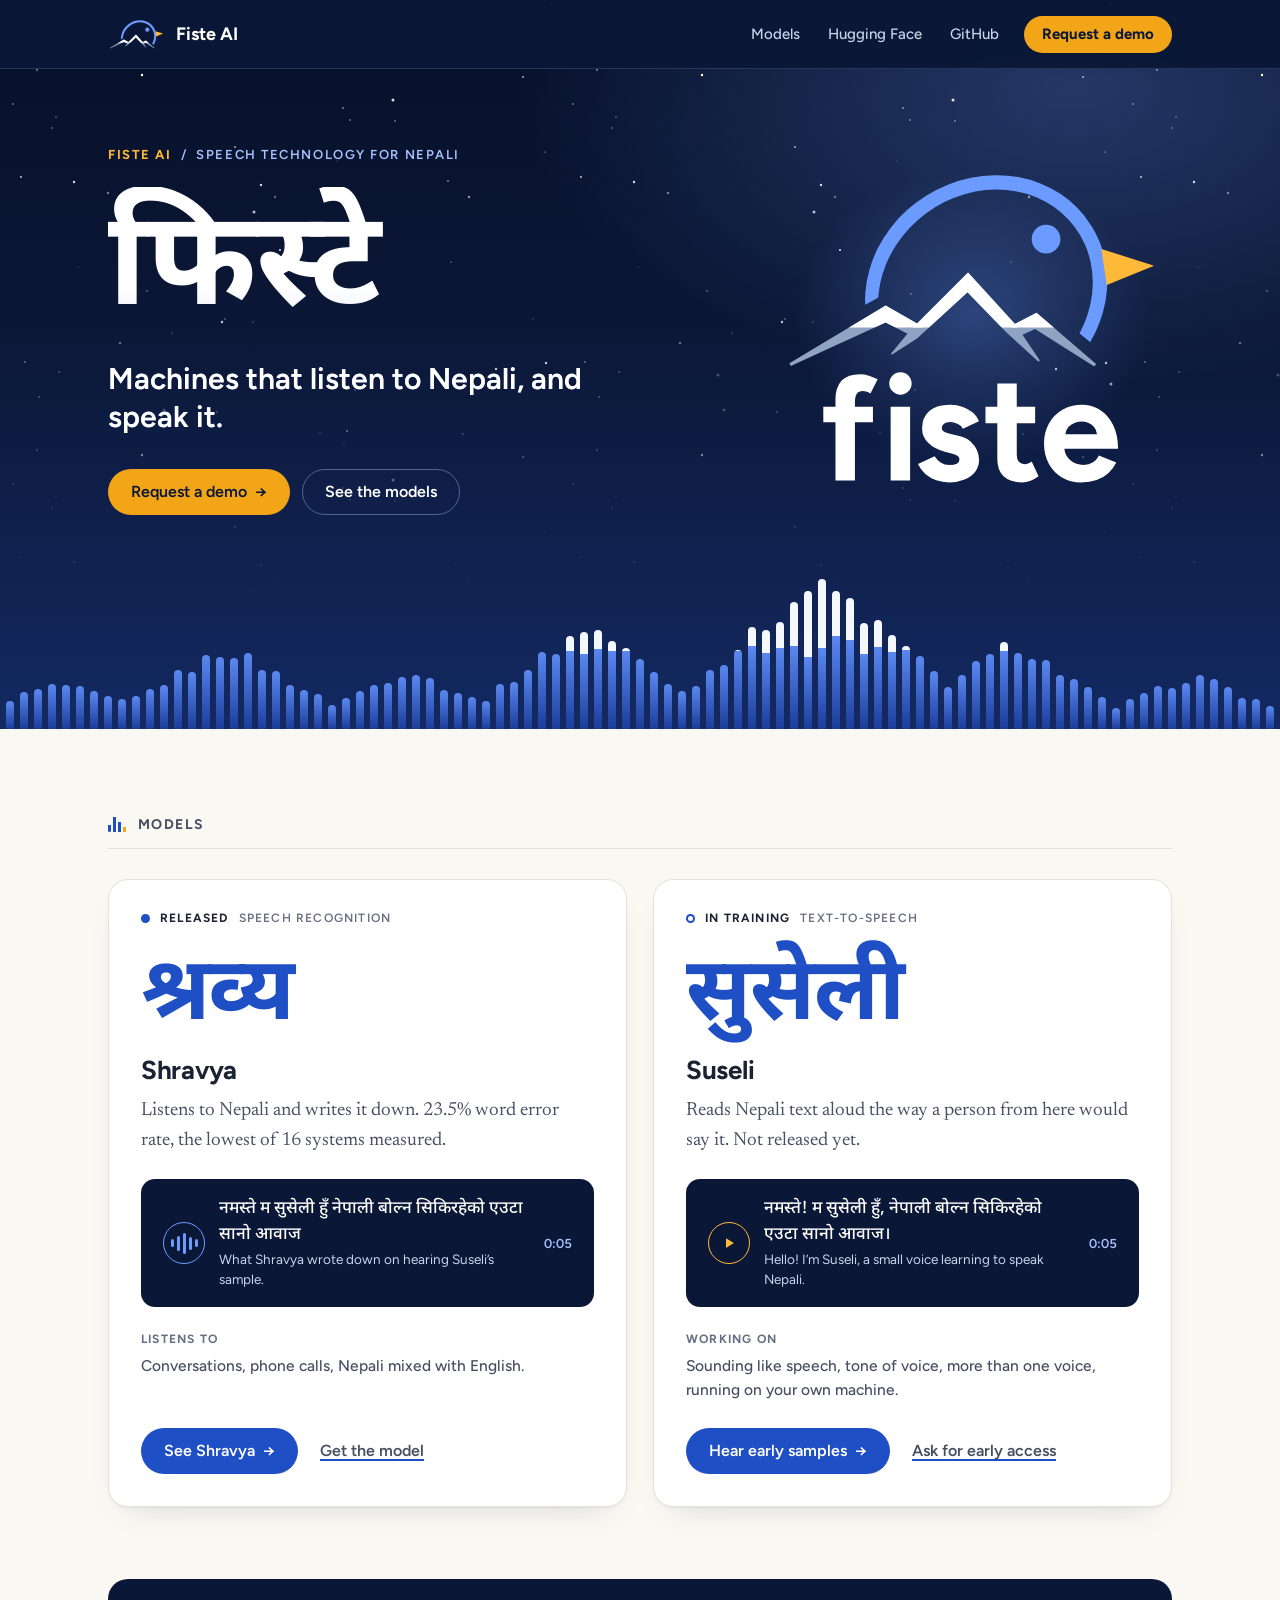
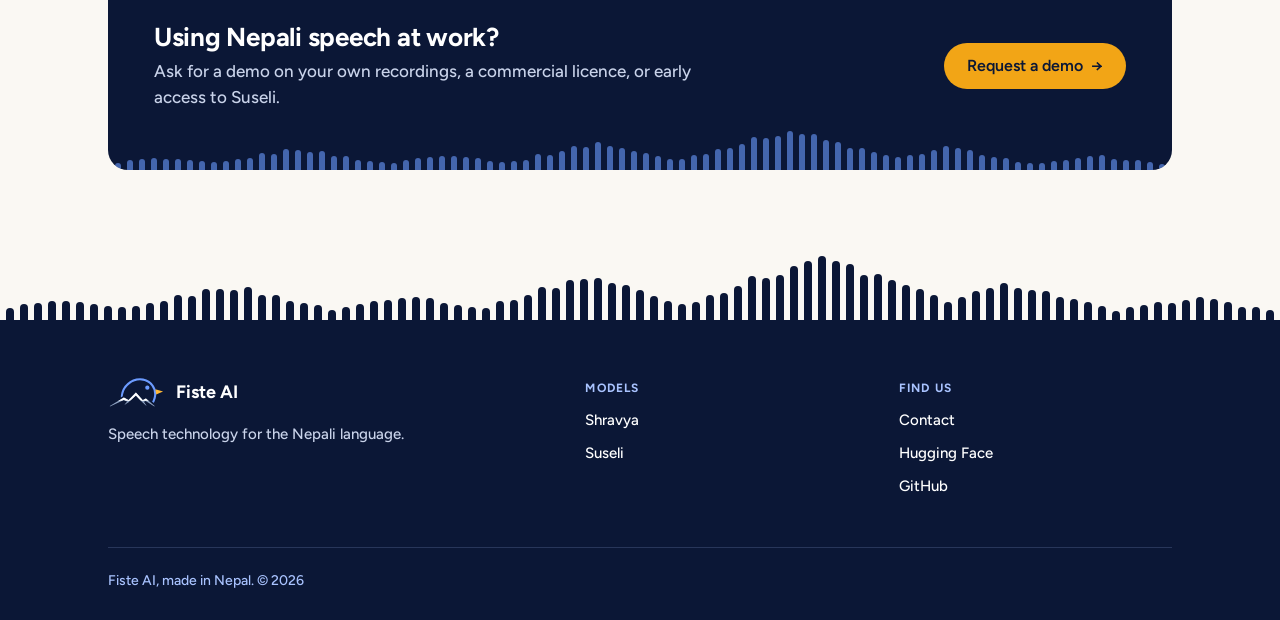
==== index.html @ 85d9d87a "Uniform model cards" ====
<!doctype html>
<html lang="en">
<head>
  <meta charset="utf-8">
  <meta name="viewport" content="width=device-width, initial-scale=1">
  <title>Fiste AI: speech technology for the Nepali language</title>
  <meta name="description" content="Fiste AI builds speech models for the Nepali language. Shravya (श्रव्य) turns Nepali speech into text and is released. Suseli (सुसेली) reads Nepali text aloud and is in training.">
  <link rel="canonical" href="https://fiste-ai.github.io/">
  <meta name="robots" content="index, follow, max-image-preview:large">
  <meta name="author" content="Fiste AI">
  <meta name="keywords" content="Fiste AI, Nepali speech recognition, Nepali text-to-speech, Nepali ASR, Nepali TTS, Shravya, Suseli, श्रव्य, सुसेली">
  <meta name="theme-color" content="#0B1736">
  <meta name="color-scheme" content="light">

  <meta property="og:type" content="website">
  <meta property="og:site_name" content="Fiste AI">
  <meta property="og:title" content="Fiste AI: speech technology for Nepali">
  <meta property="og:description" content="Models that listen to Nepali and speak it. Shravya, speech recognition, is released. Suseli, text-to-speech, is in training.">
  <meta property="og:url" content="https://fiste-ai.github.io/">
  <meta property="og:image" content="https://fiste-ai.github.io/assets/og-fiste.png">
  <meta property="og:image:width" content="1200">
  <meta property="og:image:height" content="630">
  <meta property="og:image:alt" content="Fiste AI, speech technology for Nepali, with the fiste logo: a small bird's head over the Himalaya">
  <meta property="og:locale" content="en_US">
  <meta property="og:locale:alternate" content="ne_NP">
  <meta name="twitter:card" content="summary_large_image">
  <meta name="twitter:title" content="Fiste AI: speech technology for Nepali">
  <meta name="twitter:description" content="Models that listen to Nepali and speak it. Shravya is released. Suseli is in training.">
  <meta name="twitter:image" content="https://fiste-ai.github.io/assets/og-fiste.png">

  <link rel="icon" href="/assets/favicon.svg" type="image/svg+xml">
  <link rel="icon" href="/assets/mark.png" type="image/png">
  <link rel="apple-touch-icon" href="/assets/avatar.png">
  <link rel="manifest" href="/site.webmanifest">

  <link rel="preconnect" href="https://fonts.googleapis.com">
  <link rel="preconnect" href="https://fonts.gstatic.com" crossorigin>
  <link rel="stylesheet" href="https://fonts.googleapis.com/css2?family=Figtree:wght@500;600;700&family=Newsreader:ital,opsz,wght@0,6..72,400;0,6..72,500;1,6..72,400&family=Noto+Sans+Devanagari:wght@500;700&family=Noto+Serif+Devanagari:wght@400;500&display=swap">

  <script type="application/ld+json">
  {
    "@context": "https://schema.org",
    "@graph": [
      {
        "@type": "Organization",
        "@id": "https://fiste-ai.github.io/#org",
        "name": "Fiste AI",
        "url": "https://fiste-ai.github.io/",
        "logo": "https://fiste-ai.github.io/assets/mark.png",
        "description": "Fiste AI builds speech technology for the Nepali language: Shravya for speech recognition and Suseli for text-to-speech.",
        "email": "fistelabs@gmail.com",
        "areaServed": "NP",
        "sameAs": ["https://huggingface.co/fiste-ai", "https://github.com/fiste-ai"],
        "contactPoint": [{
          "@type": "ContactPoint",
          "contactType": "sales and partnerships",
          "email": "fistelabs@gmail.com",
          "url": "https://fiste-ai.github.io/contact/",
          "availableLanguage": ["en", "ne"]
        }]
      },
      {
        "@type": "WebSite",
        "@id": "https://fiste-ai.github.io/#website",
        "url": "https://fiste-ai.github.io/",
        "name": "Fiste AI",
        "inLanguage": ["en", "ne"],
        "publisher": {"@id": "https://fiste-ai.github.io/#org"}
      },
      {
        "@type": "ItemList",
        "name": "Fiste AI models",
        "itemListElement": [
          {"@type": "ListItem", "position": 1, "name": "Shravya, Nepali speech recognition", "url": "https://fiste-ai.github.io/shravya/"},
          {"@type": "ListItem", "position": 2, "name": "Suseli, Nepali text-to-speech", "url": "https://fiste-ai.github.io/suseli/"}
        ]
      },
      {
        "@type": "WebPage",
        "@id": "https://fiste-ai.github.io/contact/#page",
        "url": "https://fiste-ai.github.io/contact/",
        "name": "Contact Fiste AI",
        "isPartOf": {"@id": "https://fiste-ai.github.io/#website"}
      }
    ]
  }
  </script>

  <link rel="stylesheet" href="/assets/site.css">
  <script src="/assets/site.js" defer></script>
</head>
<body>
  <a class="skip" href="#main">Skip to the page</a>
  <header class="top">
    <div class="wrap">
      <a class="brand" href="/" aria-label="Fiste AI home"><img src="/assets/mark-dark.svg" alt="" width="57" height="32">Fiste AI</a>
      <nav aria-label="Main">
        <a href="#models">Models</a>
        <a href="https://huggingface.co/fiste-ai" rel="noopener">Hugging Face</a>
        <a href="https://github.com/fiste-ai" rel="noopener">GitHub</a>
        <a class="cta keep" href="/contact/">Request a demo</a>
      </nav>
    </div>
  </header>

  <main id="main">
    <div class="hero">
      <div class="wrap">
        <div>
          <p class="kicker"><b>Fiste AI</b> &nbsp;/&nbsp; Speech technology for Nepali</p>
          <h1 lang="ne">फिस्टे<small lang="en">Machines that listen to Nepali, and speak it.</small></h1>
          <div class="actions">
            <a class="btn gold" href="/contact/">Request a demo <span aria-hidden="true">&rarr;</span></a>
            <a class="btn ghost" href="#models">See the models</a>
          </div>
        </div>
        <div class="hero-art"><img src="/assets/logo-dark.svg" alt="The fiste logo: a small bird's head over the Himalaya, above the word fiste" width="400" height="341"></div>
      </div>
      <div class="range" aria-hidden="true"></div>
    </div>

    <div class="wrap">
      <section class="section" id="models" aria-labelledby="models-title">
        <h2 class="label" id="models-title">Models</h2>
        <div class="models">
          <article class="model reveal">
            <p class="tag"><span class="dot" aria-hidden="true"></span>Released <em>Speech recognition</em></p>
            <h3 class="name"><span class="word" lang="ne">श्रव्य</span>Shravya</h3>
            <p class="what">Listens to Nepali and writes it down. 23.5% word error rate, the lowest of 16 systems measured.</p>
            <div class="panel">
              <div class="track">
                <span class="ear" aria-hidden="true"><i></i><i></i><i></i><i></i><i></i></span>
                <div class="track-text"><p class="ne" lang="ne">नमस्ते म सुसेली हुँ नेपाली बोल्न सिकिरहेको एउटा सानो आवाज</p><p class="en">What Shravya wrote down on hearing Suseli’s sample.</p></div>
                <span class="time">0:05</span>
              </div>
            </div>
            <p class="spec"><b>Listens to</b>Conversations, phone calls, Nepali mixed with English.</p>
            <div class="actions">
              <a class="btn blue" href="/shravya/">See Shravya <span aria-hidden="true">&rarr;</span></a>
              <a class="quiet" href="https://huggingface.co/fiste-ai/shravya" rel="noopener">Get the model</a>
            </div>
          </article>
          <article class="model reveal">
            <p class="tag"><span class="dot open" aria-hidden="true"></span>In training <em>Text-to-speech</em></p>
            <h3 class="name"><span class="word" lang="ne">सुसेली</span>Suseli</h3>
            <p class="what">Reads Nepali text aloud the way a person from here would say it. Not released yet.</p>
            <figure class="panel sample">
              <div class="track" data-src="/assets/suseli-hello.mp3">
                <button type="button" class="play" aria-label="Play: Hello! I’m Suseli, a small voice learning to speak Nepali." aria-pressed="false"><svg class="i-play" viewBox="0 0 24 24" aria-hidden="true"><path d="M8 5.5v13l10.5-6.5z"/></svg><svg class="i-pause" viewBox="0 0 24 24" aria-hidden="true"><path d="M7 5h3.5v14H7zM13.5 5H17v14h-3.5z"/></svg></button>
                <div class="track-text"><p class="ne" lang="ne">नमस्ते! म सुसेली हुँ, नेपाली बोल्न सिकिरहेको एउटा सानो आवाज।</p><p class="en">Hello! I’m Suseli, a small voice learning to speak Nepali.</p></div>
                <span class="time">0:05</span>
                <span class="bar" aria-hidden="true"><span></span></span>
              </div>
              <audio preload="none"></audio>
            </figure>
            <p class="spec"><b>Working on</b>Sounding like speech, tone of voice, more than one voice, running on your own machine.</p>
            <div class="actions">
              <a class="btn blue" href="/suseli/">Hear early samples <span aria-hidden="true">&rarr;</span></a>
              <a class="quiet" href="/contact/">Ask for early access</a>
            </div>
          </article>
        </div>
      </section>

      <div class="band reveal">
        <p><b>Using Nepali speech at work?</b>Ask for a demo on your own recordings, a commercial licence, or early access to Suseli.</p>
        <a class="btn gold" href="/contact/">Request a demo <span aria-hidden="true">&rarr;</span></a>
        <div class="range" aria-hidden="true"></div>
      </div>
    </div>
  </main>

  <footer class="foot">
    <div class="range" aria-hidden="true"></div>
    <div class="wrap">
      <div>
        <a class="brand" href="/" aria-label="Fiste AI home"><img src="/assets/mark-dark.svg" alt="" width="57" height="32">Fiste AI</a>
        <p>Speech technology for the Nepali language.</p>
      </div>
      <div>
        <h2>Models</h2>
        <ul>
          <li><a href="/shravya/">Shravya</a></li>
          <li><a href="/suseli/">Suseli</a></li>
        </ul>
      </div>
      <div>
        <h2>Find us</h2>
        <ul>
          <li><a href="/contact/">Contact</a></li>
          <li><a href="https://huggingface.co/fiste-ai" rel="noopener">Hugging Face</a></li>
          <li><a href="https://github.com/fiste-ai" rel="noopener">GitHub</a></li>
        </ul>
      </div>
      <p class="legal">Fiste AI, made in Nepal. &copy; 2026</p>
    </div>
  </footer>
</body>
</html>
---- assets/site.css ----
/* Fiste AI: the one stylesheet of the site. Night blue for the sky, warm paper for reading,
   Himalayan blue for the brand, marigold for the one thing on a page that should be pressed. */

:root {
  --paper: #FAF8F3; --paper-2: #F2EEE4; --card: #FFFFFF; --rule: #E7E2D7;
  --ink: #1B2333; --ink-2: #475063; --ink-3: #667083;
  --blue: #1F4FC4; --blue-dark: #173D9C; --blue-soft: #EDF2FE; --blue-line: #C7D6FA;
  --sky: #6C9BFF; --sky-soft: #A9C3FF; --mist: #C9D3EA;
  --night: #0B1736; --night-2: #132961; --night-line: rgba(169, 195, 255, .18);
  --gold: #F2A516; --gold-bright: #FFB938; --gold-soft: #FFF4DA;
  --sans: "Figtree", system-ui, sans-serif;
  --serif: "Newsreader", Georgia, "Times New Roman", serif;
  --deva-sans: "Noto Sans Devanagari", "Mukta", sans-serif;
  --deva-serif: "Noto Serif Devanagari", "Noto Sans Devanagari", serif;
  --mono: ui-monospace, "SF Mono", "Cascadia Code", Menlo, Consolas, monospace;
  --shadow: 0 1px 2px rgba(11, 23, 54, .05), 0 18px 40px -22px rgba(11, 23, 54, .3);
  --range: 150px;
  --stars: url("data:image/svg+xml,%3Csvg%20xmlns='http://www.w3.org/2000/svg'%20width='560'%20height='380'%3E%3Cg%20fill='%23fff'%3E%3Ccircle%20cx='254'%20cy='212'%20r='1.5'%20opacity='0.7'/%3E%3Ccircle%20cx='253'%20cy='322'%20r='0.7'%20opacity='0.45'/%3E%3Ccircle%20cx='448'%20cy='181'%20r='1.0'%20opacity='0.45'/%3E%3Ccircle%20cx='56'%20cy='117'%20r='0.6'%20opacity='0.85'/%3E%3Ccircle%20cx='451'%20cy='262'%20r='0.6'%20opacity='0.85'/%3E%3Ccircle%20cx='546'%20cy='363'%20r='1.2'%20opacity='1.0'/%3E%3Ccircle%20cx='344'%20cy='63'%20r='0.6'%20opacity='0.85'/%3E%3Ccircle%20cx='39'%20cy='17'%20r='0.7'%20opacity='0.85'/%3E%3Ccircle%20cx='21'%20cy='177'%20r='0.9'%20opacity='0.85'/%3E%3Ccircle%20cx='469'%20cy='197'%20r='1.2'%20opacity='0.55'/%3E%3Ccircle%20cx='280'%20cy='250'%20r='0.9'%20opacity='1.0'/%3E%3Ccircle%20cx='158'%20cy='375'%20r='1.5'%20opacity='0.35'/%3E%3Ccircle%20cx='395'%20cy='121'%20r='0.7'%20opacity='0.85'/%3E%3Ccircle%20cx='164'%20cy='30'%20r='1.5'%20opacity='0.35'/%3E%3Ccircle%20cx='225'%20cy='319'%20r='0.9'%20opacity='0.35'/%3E%3Ccircle%20cx='533'%20cy='319'%20r='0.6'%20opacity='0.45'/%3E%3Ccircle%20cx='120'%20cy='343'%20r='0.9'%20opacity='0.7'/%3E%3Ccircle%20cx='545'%20cy='152'%20r='0.6'%20opacity='0.85'/%3E%3Ccircle%20cx='351'%20cy='294'%20r='0.8'%20opacity='0.55'/%3E%3Ccircle%20cx='52'%20cy='128'%20r='0.9'%20opacity='0.35'/%3E%3Ccircle%20cx='78'%20cy='267'%20r='0.6'%20opacity='0.35'/%3E%3Ccircle%20cx='261'%20cy='185'%20r='1.2'%20opacity='0.85'/%3E%3Ccircle%20cx='108'%20cy='193'%20r='1.2'%20opacity='0.45'/%3E%3Ccircle%20cx='235'%20cy='147'%20r='0.9'%20opacity='0.7'/%3E%3Ccircle%20cx='551'%20cy='4'%20r='1.5'%20opacity='0.85'/%3E%3Ccircle%20cx='172'%20cy='333'%20r='0.7'%20opacity='0.45'/%3E%3Ccircle%20cx='222'%20cy='322'%20r='1.2'%20opacity='0.85'/%3E%3Ccircle%20cx='59'%20cy='372'%20r='0.7'%20opacity='0.7'/%3E%3Ccircle%20cx='147'%20cy='291'%20r='0.8'%20opacity='0.55'/%3E%3Ccircle%20cx='217'%20cy='32'%20r='0.7'%20opacity='0.85'/%3E%3Ccircle%20cx='355'%20cy='10'%20r='0.8'%20opacity='0.55'/%3E%3Ccircle%20cx='347'%20cy='51'%20r='1.0'%20opacity='0.7'/%3E%3Ccircle%20cx='463'%20cy='54'%20r='0.9'%20opacity='0.45'/%3E%3Ccircle%20cx='350'%20cy='120'%20r='0.7'%20opacity='0.85'/%3E%3Ccircle%20cx='142'%20cy='75'%20r='1.2'%20opacity='1.0'/%3E%3Ccircle%20cx='523'%20cy='77'%20r='0.9'%20opacity='0.7'/%3E%3Ccircle%20cx='337'%20cy='161'%20r='0.6'%20opacity='0.35'/%3E%3Ccircle%20cx='25'%20cy='362'%20r='0.7'%20opacity='1.0'/%3E%3Ccircle%20cx='393'%20cy='100'%20r='1.5'%20opacity='0.85'/%3E%3Ccircle%20cx='275'%20cy='197'%20r='1.2'%20opacity='0.35'/%3E%3Ccircle%20cx='74'%20cy='182'%20r='1.2'%20opacity='0.85'/%3E%3Ccircle%20cx='343'%20cy='108'%20r='0.7'%20opacity='1.0'/%3E%3Ccircle%20cx='13'%20cy='104'%20r='0.9'%20opacity='0.45'/%3E%3Ccircle%20cx='37'%20cy='70'%20r='0.8'%20opacity='0.85'/%3E%3Ccircle%20cx='320'%20cy='53'%20r='0.8'%20opacity='0.45'/%3E%3Ccircle%20cx='496'%20cy='369'%20r='1.2'%20opacity='1.0'/%3E%3C/g%3E%3C/svg%3E");
}

*, *::before, *::after { box-sizing: border-box; }
html { -webkit-text-size-adjust: 100%; scroll-behavior: smooth; scroll-padding-top: 88px; }
body { margin: 0; background: var(--paper); color: var(--ink); font: 400 20px/1.6 var(--serif);
       -webkit-font-smoothing: antialiased; text-rendering: optimizeLegibility; }
:lang(ne) { font-family: var(--deva-serif); }
a { color: inherit; text-decoration-color: var(--blue); text-decoration-thickness: 2px; text-underline-offset: 3px; }
a:hover { color: var(--blue-dark); }
:focus-visible { outline: 2px solid var(--blue); outline-offset: 3px; border-radius: 4px; }
.wrap { max-width: 1120px; margin: 0 auto; padding: 0 28px; }
.skip { position: absolute; left: 12px; top: -60px; z-index: 40; padding: 10px 16px; border-radius: 8px; background: var(--gold);
        color: var(--night); font: 600 15px/1 var(--sans); text-decoration: none; }
.skip:focus { top: 12px; }

/* ---------------------------------------------------------------- top bar */
.top { position: sticky; top: 0; z-index: 30; margin-bottom: -69px; background: rgba(11, 23, 54, .96); border-bottom: 1px solid var(--night-line);
       -webkit-backdrop-filter: saturate(150%) blur(14px); backdrop-filter: saturate(150%) blur(14px); }
.top .wrap { display: flex; align-items: center; justify-content: space-between; gap: 16px; height: 68px; font: 500 15px/1 var(--sans); }
.brand { display: inline-flex; align-items: center; gap: 11px; color: #fff; text-decoration: none; font: 700 18px/1 var(--sans); }
.brand:hover { color: #fff; }
.brand img { display: block; height: 32px; width: auto; }
.top nav { display: flex; align-items: center; gap: 2px; }
.top nav a { padding: 10px 13px; border-radius: 999px; color: var(--mist); text-decoration: none; white-space: nowrap;
             transition: color .15s, background .15s; }
.top nav a:hover, .top nav a[aria-current] { color: #fff; background: rgba(255, 255, 255, .09); }
.top nav a.cta { margin-left: 10px; padding: 11px 18px; background: var(--gold); color: var(--night); font-weight: 700; }
.top nav a.cta:hover { background: var(--gold-bright); color: var(--night); }
.top :focus-visible, .hero :focus-visible, .foot :focus-visible, .band :focus-visible { outline-color: var(--gold-bright); }

/* ---------------------------------------------------------------- hero */
.hero { position: relative; isolation: isolate; overflow: hidden; color: #fff;
        background: radial-gradient(900px 480px at 84% 12%, rgba(108, 155, 255, .28), transparent 62%),
                    linear-gradient(180deg, #071029 0%, var(--night) 44%, var(--night-2) 100%); }
.hero::before { content: ""; position: absolute; inset: 0; z-index: -2; background: var(--stars) 0 0 / 560px 380px;
                -webkit-mask-image: linear-gradient(180deg, #000 0%, #000 40%, transparent 82%);
                mask-image: linear-gradient(180deg, #000 0%, #000 40%, transparent 82%);
                animation: twinkle 7s ease-in-out infinite alternate; }
@keyframes twinkle { from { opacity: .55; } to { opacity: 1; } }
.hero > .wrap { position: relative; display: grid; grid-template-columns: minmax(0, 1.2fr) minmax(0, 1fr); gap: 56px;
                align-items: center; padding-top: 145px; padding-bottom: calc(var(--range) + 64px); }
.kicker { margin: 0 0 22px; font: 600 13px/1.5 var(--sans); letter-spacing: .12em; text-transform: uppercase; color: var(--sky-soft); }
.kicker b { color: var(--gold-bright); font-weight: 700; }
.hero h1 { margin: 0; font: 700 clamp(64px, 10.4vw, 132px)/1.3 var(--deva-sans); letter-spacing: -.01em;
           color: #fff; background: linear-gradient(180deg, #fff 40%, #B4C9FA 100%);
           -webkit-background-clip: text; background-clip: text; -webkit-text-fill-color: transparent; }
.hero h1 small { display: block; margin-top: 2px; font: 600 clamp(22px, 2.7vw, 30px)/1.25 var(--sans); letter-spacing: 0;
                 -webkit-text-fill-color: #fff; }
.hero h1.plain { font: 700 clamp(38px, 5.2vw, 60px)/1.1 var(--sans); letter-spacing: -.02em; }
.hero h1.plain small { margin-top: 16px; font-size: clamp(20px, 2.2vw, 25px); font-weight: 500; line-height: 1.35; -webkit-text-fill-color: var(--mist); }
.hero > .wrap.contact { align-items: start; row-gap: 0; grid-template-rows: auto 1fr; }
.contact .form-card { grid-column: 2; grid-row: 1 / span 2; }
.contact .facts { grid-column: 1; grid-row: 2; }
.hero > .wrap.even { grid-template-columns: minmax(0, 1fr) minmax(0, 1.08fr); }
.lede { margin: 26px 0 0; max-width: 34ch; font-size: 22px; line-height: 1.5; color: var(--mist); }
.actions { display: flex; flex-wrap: wrap; gap: 12px; margin-top: 34px; }
.hero-art { position: relative; justify-self: end; width: min(100%, 400px); }
.hero-art::before { content: ""; position: absolute; inset: -14% -12% -6%; z-index: -1;
                    background: radial-gradient(closest-side, rgba(108, 155, 255, .3), transparent 72%); }
.hero-art img { display: block; width: 100%; height: auto; }

/* The Himalaya drawn as a waveform: site.js makes the bars. Without scripts this plain skyline stands in.
   A slow ripple runs along the range and every bar flutters a little on top of it, so it reads as sound. */
.range { --bar: 8px; --gap: 6px; position: absolute; left: 0; right: 0; bottom: 0; z-index: -1; height: var(--range); display: flex;
         align-items: flex-end; justify-content: center; gap: var(--gap); overflow: hidden; pointer-events: none;
         transform-origin: 50% 100%; animation: lift 1.1s cubic-bezier(.2, .8, .25, 1) both; }
.range:empty { background: repeating-linear-gradient(90deg, #3E6BDD 0 8px, transparent 8px 14px);
               clip-path: polygon(0 100%, 0 76%, 6% 62%, 12% 80%, 19% 44%, 26% 74%, 33% 58%, 40% 78%, 47% 30%, 55% 66%, 64% 4%, 73% 62%, 79% 40%, 86% 76%, 92% 60%, 100% 82%, 100% 100%); }
.range i { flex: 0 0 var(--bar); height: calc(var(--h) * 1%); border-radius: 4px 4px 0 0; transform-origin: 50% 100%;
           background: linear-gradient(to top, #1B3D9A 0%, #5B88F0 calc(100% - var(--cap)), #F4F7FE calc(100% - var(--cap)));
           animation: ripple 3.6s ease-in-out infinite, flutter var(--d) ease-in-out infinite alternate;
           animation-delay: calc(var(--i) * 75ms - 30s), calc(var(--i) * -137ms); }
.range.live i { animation: beat var(--d) ease-in-out infinite alternate; animation-delay: calc(var(--i) * -41ms); }
.range.resting i { animation-play-state: paused; }
.range.still, .range.still i { animation: none; }
@keyframes lift { from { transform: scaleY(0); } }
@keyframes ripple { 50% { transform: scaleY(var(--dip)); } }
@keyframes flutter { to { scale: 1 .93; } }
@keyframes beat { from { transform: scaleY(.6); } to { transform: scaleY(1.05); } }

/* ---------------------------------------------------------------- buttons */
.btn { display: inline-flex; align-items: center; justify-content: center; gap: 8px; padding: 14px 22px; border: 1px solid transparent;
       border-radius: 999px; font: 600 16px/1 var(--sans); text-decoration: none; white-space: nowrap; cursor: pointer;
       transition: transform .15s, background .15s, border-color .15s, color .15s, box-shadow .15s; }
.btn:hover { transform: translateY(-1px); }
.btn span { transition: transform .15s; }
.btn:hover span { transform: translateX(3px); }
.btn.gold { background: var(--gold); color: var(--night); }
.btn.gold:hover { background: var(--gold-bright); color: var(--night); }
.btn.blue { background: var(--blue); color: #fff; }
.btn.blue:hover { background: var(--blue-dark); color: #fff; }
.btn.ghost { border-color: rgba(169, 195, 255, .42); color: #fff; }
.btn.ghost:hover { border-color: #fff; background: rgba(255, 255, 255, .09); color: #fff; }

/* ---------------------------------------------------------------- glass card in the hero */
.glass { position: relative; margin: 0; padding: 28px 30px; border: 1px solid rgba(169, 195, 255, .24); border-radius: 22px;
         background: linear-gradient(180deg, rgba(255, 255, 255, .11), rgba(255, 255, 255, .04));
         -webkit-backdrop-filter: blur(12px); backdrop-filter: blur(12px);
         box-shadow: 0 34px 60px -34px rgba(0, 0, 0, .7), inset 0 1px 0 rgba(255, 255, 255, .14);
         font: 500 16px/1.6 var(--sans); color: var(--mist); }
.glass a { text-decoration-color: var(--gold-bright); }
.glass a:hover { color: #fff; }
.state { display: flex; flex-wrap: wrap; align-items: center; gap: 10px; margin: 0 0 22px; font: 700 13px/1 var(--sans); letter-spacing: .1em;
         text-transform: uppercase; color: #fff; }
.dot { flex: none; width: 9px; height: 9px; border-radius: 50%; background: var(--gold-bright); box-shadow: 0 0 0 4px rgba(255, 185, 56, .22); }
.dot.beat { animation: pulse 2.4s ease-in-out infinite; }
.state em { margin-left: auto; font-style: normal; color: var(--sky-soft); }
@keyframes pulse { 50% { box-shadow: 0 0 0 8px rgba(255, 185, 56, 0); } }
.glance { display: grid; grid-template-columns: 1fr 1fr; gap: 24px; margin: 0; }
.glance div { margin: 0; }
.glance dt { font: 700 clamp(44px, 5vw, 60px)/1 var(--sans); letter-spacing: -.02em; color: #fff; font-variant-numeric: tabular-nums; }
.glance dd { margin: 10px 0 0; font: 500 14px/1.45 var(--sans); color: var(--mist); }
.glass .fine { margin: 24px 0 0; padding-top: 20px; border-top: 1px solid var(--night-line); font-size: 15px; line-height: 1.55; }

/* ---------------------------------------------------------------- sections on paper */
.section { padding: 88px 0 0; }
.label { display: flex; align-items: center; gap: 12px; margin: 0 0 30px; padding-bottom: 16px; border-bottom: 1px solid var(--rule);
         font: 700 14px/1 var(--sans); letter-spacing: .1em; text-transform: uppercase; color: var(--ink-2); }
.label::before { content: ""; flex: none; width: 18px; height: 15px;
                 background: linear-gradient(var(--blue), var(--blue)) 0 100% / 3px 45% no-repeat,
                             linear-gradient(var(--blue), var(--blue)) 5px 100% / 3px 100% no-repeat,
                             linear-gradient(var(--blue), var(--blue)) 10px 100% / 3px 68% no-repeat,
                             linear-gradient(var(--gold), var(--gold)) 15px 100% / 3px 34% no-repeat; }
.note { max-width: 78ch; margin: 0 0 18px; font: 400 16px/1.6 var(--sans); color: var(--ink-2); }

/* model cards on the home page: both are the same six rows, and the rows line up across the two cards */
.models { display: grid; grid-template-columns: 1fr 1fr; column-gap: 26px; }
.model { display: flex; flex-direction: column; padding: 30px 32px 32px; border: 1px solid var(--rule); border-radius: 20px; background: var(--card);
         box-shadow: 0 1px 2px rgba(11, 23, 54, .04), 0 14px 32px -22px rgba(11, 23, 54, .25); transition: transform .2s, border-color .2s; }
@supports (grid-template-rows: subgrid) {
  .model { display: grid; grid-template-rows: subgrid; grid-row: span 6; }
}
.model:hover { transform: translateY(-3px); border-color: #CDC6B6; }
.tag { display: flex; flex-wrap: wrap; align-items: center; gap: 10px; margin: 0 0 14px; font: 700 12px/1.4 var(--sans); letter-spacing: .1em;
       text-transform: uppercase; color: var(--ink); }
.tag em { font-style: normal; font-weight: 600; color: var(--ink-3); }
.tag .dot { background: var(--blue); box-shadow: none; }
.tag .dot.open { background: none; box-shadow: inset 0 0 0 2px var(--blue); }
.model .name { margin: 0 0 10px; font: 700 26px/1.2 var(--sans); letter-spacing: -.01em; }
.model .word { display: block; font: 700 clamp(60px, 7.2vw, 88px)/1.3 var(--deva-sans); letter-spacing: -.01em; color: var(--blue); }
.model .what { margin: 0 0 24px; font-size: 19px; line-height: 1.55; color: var(--ink-2); }

/* the night-blue panel in a card: what Shravya wrote, or a Suseli sample to play. Same grid in both. */
.panel { display: flex; align-items: center; margin: 0 0 24px; padding: 18px 22px; border-radius: 14px; background: var(--night); color: #fff; }
.panel .track { flex: 1; padding: 0; border-bottom: 0; }
.panel .bar { bottom: -9px; }
.ear { display: flex; align-items: center; justify-content: center; gap: 3px; width: 42px; height: 42px; border: 1.5px solid var(--sky); border-radius: 50%; }
.ear i { width: 3px; height: 8px; border-radius: 2px; background: var(--sky); animation: hum 1.1s ease-in-out infinite alternate; }
.ear i:nth-child(2) { height: 15px; animation-duration: .8s; animation-delay: -.3s; }
.ear i:nth-child(3) { height: 21px; animation-duration: 1.3s; animation-delay: -.6s; }
.ear i:nth-child(4) { height: 13px; animation-duration: .9s; animation-delay: -.2s; }
@keyframes hum { to { transform: scaleY(.4); } }

.spec { margin: 0 0 26px; font: 500 15.5px/1.55 var(--sans); color: var(--ink-2); }
.spec b { display: block; margin-bottom: 6px; font: 700 12px/1.4 var(--sans); letter-spacing: .1em; text-transform: uppercase; color: var(--ink-3); }
.model .actions { align-items: center; align-self: start; gap: 12px 22px; margin-top: 0; }
.quiet { font: 600 16px/1.3 var(--sans); color: var(--ink-2); }

/* the band that asks for a demo */
.band { position: relative; isolation: isolate; overflow: hidden; display: flex; flex-wrap: wrap; align-items: center; justify-content: space-between;
       gap: 22px 40px; margin-top: 72px; padding: 42px 46px 60px; border-radius: 20px; background: var(--night); color: #fff; }
.band .range { --bar: 6px; --gap: 6px; height: 40px; opacity: .6; animation: none; }
.band .range:empty { background: repeating-linear-gradient(90deg, var(--sky) 0 6px, transparent 6px 12px); }
.band .range i { background: var(--sky); border-radius: 3px 3px 0 0; }
.band p { margin: 0; max-width: 52ch; font: 500 17px/1.5 var(--sans); color: var(--mist); }
.band p b { display: block; margin-bottom: 4px; font: 700 26px/1.3 var(--sans); letter-spacing: -.01em; color: #fff; }

/* benchmark table */
.scroll { overflow-x: auto; margin: 0 0 22px; border: 1px solid var(--rule); border-radius: 18px; background: var(--card); box-shadow: var(--shadow); }
table.scores { width: 100%; border-collapse: collapse; font: 500 15px/1.4 var(--sans); font-variant-numeric: tabular-nums; }
table.scores th, table.scores td { padding: 13px 16px; border-bottom: 1px solid var(--rule); text-align: right; white-space: nowrap; }
table.scores tbody tr:last-child th, table.scores tbody tr:last-child td { border-bottom: 0; }
table.scores thead th { vertical-align: bottom; white-space: normal; border-bottom: 0; background: var(--night); color: var(--mist);
                        font: 700 12px/1.3 var(--sans); letter-spacing: .06em; text-transform: uppercase; }
table.scores th[scope="row"], table.scores thead th:first-child { min-width: 200px; text-align: left; white-space: normal; font-weight: 600; }
table.scores th[scope="row"] a { text-decoration-thickness: 1px; }
table.scores tbody tr { transition: background .12s; }
table.scores tbody tr:hover { background: var(--paper); }
table.scores tr.ours, table.scores tr.ours:hover { background: var(--blue-soft); }
table.scores tr.ours th[scope="row"] { box-shadow: inset 4px 0 0 var(--blue); font-weight: 700; }
table.scores b { color: var(--blue); font-weight: 700; }
/* the mean of each system as a bar: shorter is better */
table.scores td.mean { position: relative; min-width: 150px; }
table.scores td.mean::before { content: ""; position: absolute; left: 16px; top: 50%; width: calc(var(--v) * 1.45px); height: 6px; margin-top: -3px;
                               border-radius: 3px; background: #CDD5E3; }
table.scores tr.ours td.mean::before { background: var(--blue); }

/* the commands */
.term { margin: 0 0 22px; overflow: hidden; border-radius: 18px; background: var(--night); box-shadow: var(--shadow); }
.term-bar { display: flex; align-items: center; gap: 7px; padding: 13px 16px; border-bottom: 1px solid var(--night-line);
            font: 600 12px/1 var(--sans); letter-spacing: .1em; text-transform: uppercase; color: var(--sky-soft); }
.term-bar i { width: 10px; height: 10px; border-radius: 50%; background: rgba(255, 255, 255, .2); }
.term-bar i:first-child { background: var(--gold); }
.term-bar span { margin-left: 8px; }
.copy { margin-left: auto; padding: 7px 12px; border: 1px solid rgba(169, 195, 255, .35); border-radius: 999px; background: none;
        color: #fff; font: 600 12px/1 var(--sans); letter-spacing: .06em; text-transform: uppercase; cursor: pointer; transition: background .15s, border-color .15s; }
.copy:hover { border-color: #fff; background: rgba(255, 255, 255, .1); }
pre { margin: 0; padding: 20px 22px; overflow-x: auto; color: #E6ECFA; font: 14px/1.75 var(--mono); }
code { padding: 1px 5px; border-radius: 4px; background: var(--paper-2); font: .86em var(--mono); }
pre code { padding: 0; background: none; font-size: 1em; }

/* early samples of Suseli */
.sample-label { margin: 0 0 6px; font: 700 13px/1 var(--sans); letter-spacing: .1em; text-transform: uppercase; color: var(--sky-soft); }
.tracks { list-style: none; margin: 0; padding: 0; }
.track { position: relative; display: grid; grid-template-columns: 42px minmax(0, 1fr) auto; gap: 14px; align-items: center; padding: 14px 0;
         border-bottom: 1px solid var(--night-line); }
.track:last-child { border-bottom: 0; }
.play { display: grid; place-items: center; width: 42px; height: 42px; padding: 0; border: 1.5px solid var(--gold-bright); border-radius: 50%;
        background: transparent; color: var(--gold-bright); cursor: pointer; transition: background .15s, color .15s, transform .15s; }
.play:hover, .play[aria-pressed="true"] { background: var(--gold-bright); color: var(--night); }
.play:hover { transform: scale(1.06); }
.play svg { width: 18px; height: 18px; fill: currentColor; }
.play .i-pause, .play[aria-pressed="true"] .i-play { display: none; }
.play[aria-pressed="true"] .i-pause { display: block; }
.track-text p { margin: 0; }
.track .ne { font: 500 17px/1.5 var(--deva-sans); color: #fff; }
.track .en { margin-top: 2px; font: 400 13.5px/1.45 var(--sans); color: var(--mist); }
.time { font: 600 13px/1 var(--sans); color: var(--sky-soft); font-variant-numeric: tabular-nums; }
.bar { position: absolute; left: 56px; right: 0; bottom: -1px; height: 2px; }
.bar span { display: block; width: 0; height: 100%; background: var(--gold-bright); }

/* small cards: what we are working on, what we can help with */
.grid { display: grid; grid-template-columns: 1fr 1fr; gap: 20px; margin: 0; padding: 0; list-style: none; counter-reset: n; }
.tile { position: relative; padding: 26px 28px 28px; border: 1px solid var(--rule); border-radius: 18px; background: var(--card);
        box-shadow: 0 1px 2px rgba(11, 23, 54, .04); transition: transform .2s, border-color .2s, box-shadow .2s; }
.tile:hover { transform: translateY(-3px); border-color: var(--blue-line); box-shadow: var(--shadow); }
.tile h3 { margin: 0 0 8px; font: 700 21px/1.3 var(--sans); letter-spacing: -.01em; }
.tile h3 span { margin-left: 10px; font: 500 17px/1.3 var(--deva-sans); color: var(--ink-3); }
.tile p { margin: 0; font-size: 18px; line-height: 1.55; color: var(--ink-2); }
.icon { display: grid; place-items: center; width: 46px; height: 46px; margin: 0 0 18px; border-radius: 13px; background: var(--blue-soft); color: var(--blue); }
.icon.gold { background: var(--gold-soft); color: #9A6700; }
.icon svg { width: 24px; height: 24px; fill: none; stroke: currentColor; stroke-width: 1.8; stroke-linecap: round; stroke-linejoin: round; }
ol.grid .tile { counter-increment: n; padding-top: 58px; }
ol.grid .tile::before { content: counter(n, decimal-leading-zero); position: absolute; left: 28px; top: 24px; font: 700 14px/1 var(--sans);
                        letter-spacing: .08em; color: var(--blue); }
ol.grid .tile::after { content: ""; position: absolute; left: 58px; right: 28px; top: 30px; height: 1px; background: var(--rule); }

/* contact form */
.form-card { padding: 30px 32px 28px; border-radius: 22px; background: var(--card); color: var(--ink);
             box-shadow: 0 40px 70px -36px rgba(0, 0, 0, .75); font-family: var(--sans); }
.row2 { display: grid; grid-template-columns: 1fr 1fr; gap: 16px; }
.field { margin: 0 0 16px; }
.field label { display: block; margin: 0 0 7px; font: 700 12px/1.3 var(--sans); letter-spacing: .08em; text-transform: uppercase; color: var(--ink-2); }
.field .opt { font-weight: 500; letter-spacing: 0; text-transform: none; color: var(--ink-3); }
.field input, .field select, .field textarea { display: block; width: 100%; padding: 12px 14px; border: 1px solid #D5D0C4; border-radius: 12px;
        background: var(--paper); color: var(--ink); font: 500 16px/1.4 var(--sans); transition: border-color .15s, box-shadow .15s, background .15s; }
.field textarea { min-height: 132px; resize: vertical; }
.field input:hover, .field select:hover, .field textarea:hover { border-color: #B9B3A5; }
.field input:focus, .field select:focus, .field textarea:focus { outline: 0; border-color: var(--blue); background: #fff;
        box-shadow: 0 0 0 4px rgba(31, 79, 196, .16); }
.hp { position: absolute; left: -9999px; width: 1px; height: 1px; overflow: hidden; }
.form-card .btn { width: 100%; margin-top: 4px; border: 0; font-size: 17px; }
.form-card .btn[disabled] { opacity: .6; cursor: progress; transform: none; }
.status { margin: 14px 0 0; padding: 12px 14px; border-radius: 12px; background: var(--blue-soft); color: var(--blue-dark); font: 500 15px/1.5 var(--sans); }
.fineprint { margin: 14px 0 0; font: 400 13.5px/1.5 var(--sans); color: var(--ink-3); }
.facts { display: grid; grid-template-columns: 1fr 1fr; gap: 22px 28px; margin: 40px 0 0; font: 500 15px/1.55 var(--sans); color: var(--mist); }
.facts div { margin: 0; }
.facts dt { margin: 0 0 6px; font: 700 12px/1 var(--sans); letter-spacing: .1em; text-transform: uppercase; color: var(--sky-soft); }
.facts dd { margin: 0; }
.facts a { text-decoration-color: var(--gold-bright); }
.facts a:hover { color: #fff; }

/* ---------------------------------------------------------------- footer */
.foot { position: relative; margin-top: 150px; background: var(--night); color: var(--mist); font: 500 15px/1.6 var(--sans); }
.foot .range { bottom: 100%; z-index: 0; height: 64px; animation: none; }
.foot .range:empty { background: repeating-linear-gradient(90deg, var(--night) 0 8px, transparent 8px 14px); }
.foot .range i { background: var(--night); }
.foot .wrap { display: grid; grid-template-columns: minmax(0, 1.6fr) repeat(2, minmax(0, 1fr)); gap: 40px; padding-top: 56px; padding-bottom: 28px; }
.foot .brand { margin-bottom: 14px; }
.foot p { margin: 0; max-width: 34ch; }
.foot h2 { margin: 6px 0 14px; font: 700 12px/1 var(--sans); letter-spacing: .1em; text-transform: uppercase; color: var(--sky-soft); }
.foot ul { margin: 0; padding: 0; list-style: none; }
.foot li { margin: 0 0 9px; }
.foot a { color: #fff; text-decoration: none; }
.foot a:hover { color: var(--gold-bright); }
.foot .legal { grid-column: 1 / -1; padding-top: 22px; border-top: 1px solid var(--night-line); max-width: none; font-size: 14px; color: var(--sky-soft); }

/* ---------------------------------------------------------------- page not found */
.lost { min-height: 100vh; display: grid; }
.lost > .wrap { grid-template-columns: minmax(0, 1fr); gap: 0; justify-items: center; text-align: center; align-content: center; }
.lost img { width: 190px; height: auto; margin-bottom: 26px; }
.lost .lede { max-width: 40ch; margin-top: 18px; }
.lost .actions { justify-content: center; }

/* ---------------------------------------------------------------- arriving on scroll */
.rise .reveal { opacity: 0; transform: translateY(20px); transition: opacity .7s ease, transform .7s cubic-bezier(.2, .8, .2, 1); }
.rise .reveal.in { opacity: 1; transform: none; }

@media (max-width: 900px) {
  :root { --range: 104px; }
  .range { --bar: 5px; --gap: 4px; }
  body { font-size: 18px; }
  .wrap { padding: 0 22px; }
  .top nav a:not(.keep) { display: none; }
  .hero > .wrap, .hero > .wrap.even, .hero > .wrap.contact { grid-template-columns: minmax(0, 1fr); gap: 36px; padding-top: 113px;
                                                              padding-bottom: calc(var(--range) + 44px); }
  .contact .form-card, .contact .facts { grid-column: auto; grid-row: auto; }
  .contact .facts { margin-top: 0; }
  .hero-art { display: none; }
  .lede { font-size: 20px; }
  .section { padding-top: 64px; }
  .models, .grid { grid-template-columns: minmax(0, 1fr); }
  .model + .model { margin-top: 22px; }
  .model { padding: 24px 22px 26px; }
  .panel { padding: 16px 16px; }
  .band { padding: 32px 26px 54px; }
  .glass, .form-card { padding: 24px 22px; }
  .foot { margin-top: 120px; }
  .foot .wrap { grid-template-columns: 1fr 1fr; gap: 30px; }
  .foot .wrap > div:first-child { grid-column: 1 / -1; }
}
@media (max-width: 520px) {
  .row2, .facts { grid-template-columns: minmax(0, 1fr); }
  .glance { gap: 18px; }
  .btn { padding: 13px 18px; }
  .top nav a.cta { padding: 10px 14px; }
}
@media print {
  .rise .reveal { opacity: 1; transform: none; }
  .top { position: static; }
}
@media (prefers-reduced-motion: reduce) {
  html { scroll-behavior: auto; }
  *, *::before, *::after { animation: none !important; transition: none !important; }
}
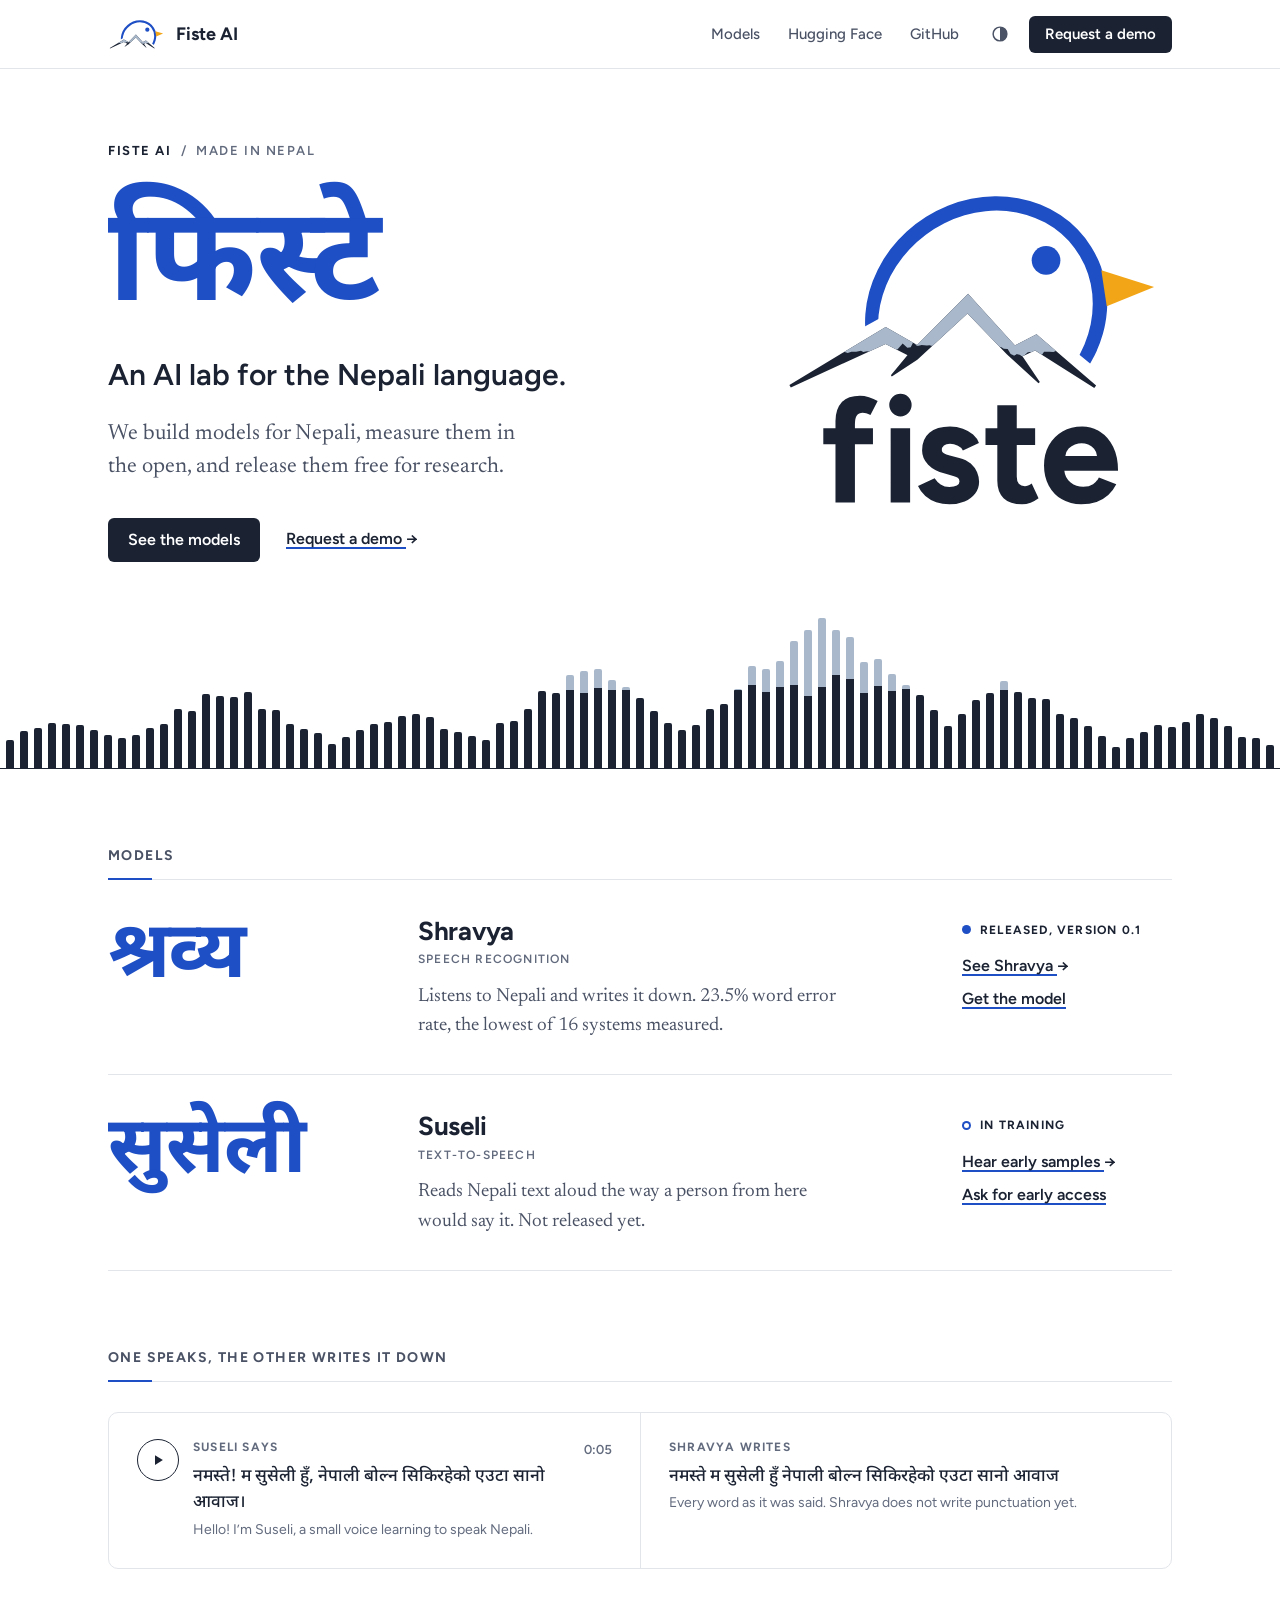
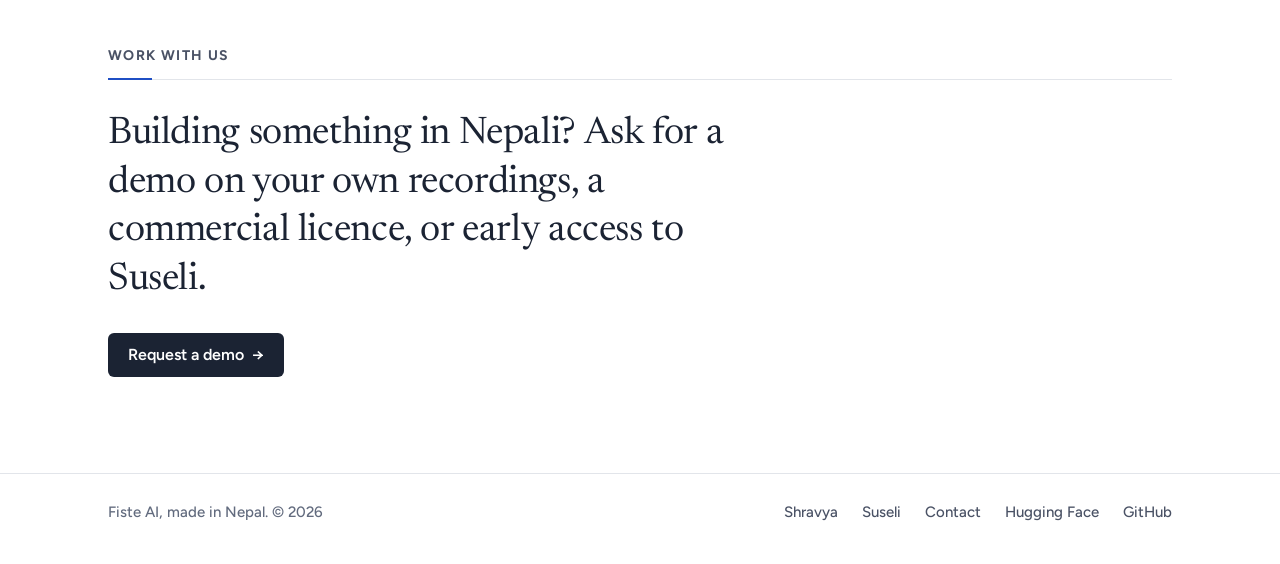
==== commit 5715ad8e: "Dark theme and a plainer look" ====
--- a/index.html
+++ b/index.html
@@ -3,29 +3,40 @@
 <head>
   <meta charset="utf-8">
   <meta name="viewport" content="width=device-width, initial-scale=1">
-  <title>Fiste AI: speech technology for the Nepali language</title>
-  <meta name="description" content="Fiste AI builds speech models for the Nepali language. Shravya (श्रव्य) turns Nepali speech into text and is released. Suseli (सुसेली) reads Nepali text aloud and is in training.">
+  <title>Fiste AI: an AI lab for the Nepali language</title>
+  <meta name="description" content="Fiste AI is a lab that builds AI for the Nepali language. Shravya (श्रव्य) turns Nepali speech into text and is released. Suseli (सुसेली) reads Nepali text aloud and is in training.">
   <link rel="canonical" href="https://fiste-ai.github.io/">
   <meta name="robots" content="index, follow, max-image-preview:large">
   <meta name="author" content="Fiste AI">
-  <meta name="keywords" content="Fiste AI, Nepali speech recognition, Nepali text-to-speech, Nepali ASR, Nepali TTS, Shravya, Suseli, श्रव्य, सुसेली">
-  <meta name="theme-color" content="#0B1736">
-  <meta name="color-scheme" content="light">
+  <meta name="keywords" content="Fiste AI, Nepali AI, Nepali language AI lab, Nepali speech recognition, Nepali text-to-speech, Nepali ASR, Nepali TTS, Shravya, Suseli, श्रव्य, सुसेली">
+  <meta name="theme-color" content="#FFFFFF">
+  <meta name="color-scheme" content="light dark">
+  <script>
+    // Light or dark: what the reader chose last time, or else what their system uses. Set before anything is drawn.
+    (function () {
+      var theme;
+      try { theme = localStorage.getItem("theme"); } catch (error) {}
+      if (theme !== "light" && theme !== "dark") {
+        theme = window.matchMedia && window.matchMedia("(prefers-color-scheme: dark)").matches ? "dark" : "light";
+      }
+      document.documentElement.setAttribute("data-theme", theme);
+    })();
+  </script>
 
   <meta property="og:type" content="website">
   <meta property="og:site_name" content="Fiste AI">
-  <meta property="og:title" content="Fiste AI: speech technology for Nepali">
-  <meta property="og:description" content="Models that listen to Nepali and speak it. Shravya, speech recognition, is released. Suseli, text-to-speech, is in training.">
+  <meta property="og:title" content="Fiste AI: an AI lab for the Nepali language">
+  <meta property="og:description" content="We build AI for the Nepali language. Shravya, speech recognition, is released. Suseli, text-to-speech, is in training.">
   <meta property="og:url" content="https://fiste-ai.github.io/">
   <meta property="og:image" content="https://fiste-ai.github.io/assets/og-fiste.png">
   <meta property="og:image:width" content="1200">
   <meta property="og:image:height" content="630">
-  <meta property="og:image:alt" content="Fiste AI, speech technology for Nepali, with the fiste logo: a small bird's head over the Himalaya">
+  <meta property="og:image:alt" content="Fiste AI, an AI lab for the Nepali language, with the fiste logo: a small bird's head over the Himalaya">
   <meta property="og:locale" content="en_US">
   <meta property="og:locale:alternate" content="ne_NP">
   <meta name="twitter:card" content="summary_large_image">
-  <meta name="twitter:title" content="Fiste AI: speech technology for Nepali">
-  <meta name="twitter:description" content="Models that listen to Nepali and speak it. Shravya is released. Suseli is in training.">
+  <meta name="twitter:title" content="Fiste AI: an AI lab for the Nepali language">
+  <meta name="twitter:description" content="We build AI for the Nepali language. Shravya is released. Suseli is in training.">
   <meta name="twitter:image" content="https://fiste-ai.github.io/assets/og-fiste.png">
 
   <link rel="icon" href="/assets/favicon.svg" type="image/svg+xml">
@@ -47,7 +58,7 @@
         "name": "Fiste AI",
         "url": "https://fiste-ai.github.io/",
         "logo": "https://fiste-ai.github.io/assets/mark.png",
-        "description": "Fiste AI builds speech technology for the Nepali language: Shravya for speech recognition and Suseli for text-to-speech.",
+        "description": "Fiste AI is an AI lab for the Nepali language. Its first models are Shravya, for speech recognition, and Suseli, for text-to-speech.",
         "email": "fistelabs@gmail.com",
         "areaServed": "NP",
         "sameAs": ["https://huggingface.co/fiste-ai", "https://github.com/fiste-ai"],
@@ -93,11 +104,12 @@
   <a class="skip" href="#main">Skip to the page</a>
   <header class="top">
     <div class="wrap">
-      <a class="brand" href="/" aria-label="Fiste AI home"><img src="/assets/mark-dark.svg" alt="" width="57" height="32">Fiste AI</a>
+      <a class="brand" href="/" aria-label="Fiste AI home"><img class="on-light" src="/assets/mark.svg" alt="" width="57" height="32"><img class="on-dark" src="/assets/mark-dark.svg" alt="" width="57" height="32">Fiste AI</a>
       <nav aria-label="Main">
         <a href="#models">Models</a>
         <a href="https://huggingface.co/fiste-ai" rel="noopener">Hugging Face</a>
         <a href="https://github.com/fiste-ai" rel="noopener">GitHub</a>
+        <button class="theme" type="button" aria-label="Use the dark theme" hidden><svg viewBox="0 0 24 24" aria-hidden="true"><circle cx="12" cy="12" r="8.25" fill="none" stroke="currentColor" stroke-width="1.75"/><path d="M12 3.75a8.25 8.25 0 0 1 0 16.5z" fill="currentColor"/></svg></button>
         <a class="cta keep" href="/contact/">Request a demo</a>
       </nav>
     </div>
@@ -107,14 +119,15 @@
     <div class="hero">
       <div class="wrap">
         <div>
-          <p class="kicker"><b>Fiste AI</b> &nbsp;/&nbsp; Speech technology for Nepali</p>
-          <h1 lang="ne">फिस्टे<small lang="en">Machines that listen to Nepali, and speak it.</small></h1>
+          <p class="kicker"><b>Fiste AI</b> &nbsp;/&nbsp; Made in Nepal</p>
+          <h1 lang="ne">फिस्टे<small lang="en">An AI lab for the Nepali language.</small></h1>
+          <p class="lede">We build models for Nepali, measure them in the open, and release them free for research.</p>
           <div class="actions">
-            <a class="btn gold" href="/contact/">Request a demo <span aria-hidden="true">&rarr;</span></a>
-            <a class="btn ghost" href="#models">See the models</a>
+            <a class="btn" href="#models">See the models</a>
+            <a class="more" href="/contact/">Request a demo <span aria-hidden="true">&rarr;</span></a>
           </div>
         </div>
-        <div class="hero-art"><img src="/assets/logo-dark.svg" alt="The fiste logo: a small bird's head over the Himalaya, above the word fiste" width="400" height="341"></div>
+        <div class="hero-art"><img class="on-light" src="/assets/logo.svg" alt="The fiste logo: a small bird's head over the Himalaya, above the word fiste" width="400" height="341"><img class="on-dark" src="/assets/logo-dark.svg" alt="The fiste logo: a small bird's head over the Himalaya, above the word fiste" width="400" height="341"></div>
       </div>
       <div class="range" aria-hidden="true"></div>
     </div>
@@ -122,77 +135,74 @@
     <div class="wrap">
       <section class="section" id="models" aria-labelledby="models-title">
         <h2 class="label" id="models-title">Models</h2>
-        <div class="models">
-          <article class="model reveal">
-            <p class="tag"><span class="dot" aria-hidden="true"></span>Released <em>Speech recognition</em></p>
-            <h3 class="name"><span class="word" lang="ne">श्रव्य</span>Shravya</h3>
+        <article class="entry">
+          <p class="word" lang="ne">श्रव्य</p>
+          <div>
+            <h3>Shravya</h3>
+            <p class="kind">Speech recognition</p>
             <p class="what">Listens to Nepali and writes it down. 23.5% word error rate, the lowest of 16 systems measured.</p>
-            <div class="panel">
-              <div class="track">
-                <span class="ear" aria-hidden="true"><i></i><i></i><i></i><i></i><i></i></span>
-                <div class="track-text"><p class="ne" lang="ne">नमस्ते म सुसेली हुँ नेपाली बोल्न सिकिरहेको एउटा सानो आवाज</p><p class="en">What Shravya wrote down on hearing Suseli’s sample.</p></div>
-                <span class="time">0:05</span>
-              </div>
+          </div>
+          <div class="meta">
+            <p class="status"><span class="dot" aria-hidden="true"></span>Released, version 0.1</p>
+            <a class="more" href="/shravya/">See Shravya <span aria-hidden="true">&rarr;</span></a>
+            <a class="more" href="https://huggingface.co/fiste-ai/shravya" rel="noopener">Get the model</a>
+          </div>
+        </article>
+        <article class="entry">
+          <p class="word" lang="ne">सुसेली</p>
+          <div>
+            <h3>Suseli</h3>
+            <p class="kind">Text-to-speech</p>
+            <p class="what">Reads Nepali text aloud the way a person from here would say it. Not released yet.</p>
+          </div>
+          <div class="meta">
+            <p class="status"><span class="dot open" aria-hidden="true"></span>In training</p>
+            <a class="more" href="/suseli/">Hear early samples <span aria-hidden="true">&rarr;</span></a>
+            <a class="more" href="/contact/">Ask for early access</a>
+          </div>
+        </article>
+      </section>
+
+      <section class="section" aria-labelledby="hear-title">
+        <h2 class="label" id="hear-title">One speaks, the other writes it down</h2>
+        <figure class="duet sample">
+          <div class="track" data-src="/assets/suseli-hello.mp3">
+            <button type="button" class="play" aria-label="Play: Hello! I’m Suseli, a small voice learning to speak Nepali." aria-pressed="false"><svg class="i-play" viewBox="0 0 24 24" aria-hidden="true"><path d="M8 5.5v13l10.5-6.5z"/></svg><svg class="i-pause" viewBox="0 0 24 24" aria-hidden="true"><path d="M7 5h3.5v14H7zM13.5 5H17v14h-3.5z"/></svg></button>
+            <div class="track-text">
+              <p class="who">Suseli says</p>
+              <p class="ne" lang="ne">नमस्ते! म सुसेली हुँ, नेपाली बोल्न सिकिरहेको एउटा सानो आवाज।</p>
+              <p class="en">Hello! I’m Suseli, a small voice learning to speak Nepali.</p>
             </div>
-            <p class="spec"><b>Listens to</b>Conversations, phone calls, Nepali mixed with English.</p>
-            <div class="actions">
-              <a class="btn blue" href="/shravya/">See Shravya <span aria-hidden="true">&rarr;</span></a>
-              <a class="quiet" href="https://huggingface.co/fiste-ai/shravya" rel="noopener">Get the model</a>
-            </div>
-          </article>
-          <article class="model reveal">
-            <p class="tag"><span class="dot open" aria-hidden="true"></span>In training <em>Text-to-speech</em></p>
-            <h3 class="name"><span class="word" lang="ne">सुसेली</span>Suseli</h3>
-            <p class="what">Reads Nepali text aloud the way a person from here would say it. Not released yet.</p>
-            <figure class="panel sample">
-              <div class="track" data-src="/assets/suseli-hello.mp3">
-                <button type="button" class="play" aria-label="Play: Hello! I’m Suseli, a small voice learning to speak Nepali." aria-pressed="false"><svg class="i-play" viewBox="0 0 24 24" aria-hidden="true"><path d="M8 5.5v13l10.5-6.5z"/></svg><svg class="i-pause" viewBox="0 0 24 24" aria-hidden="true"><path d="M7 5h3.5v14H7zM13.5 5H17v14h-3.5z"/></svg></button>
-                <div class="track-text"><p class="ne" lang="ne">नमस्ते! म सुसेली हुँ, नेपाली बोल्न सिकिरहेको एउटा सानो आवाज।</p><p class="en">Hello! I’m Suseli, a small voice learning to speak Nepali.</p></div>
-                <span class="time">0:05</span>
-                <span class="bar" aria-hidden="true"><span></span></span>
-              </div>
-              <audio preload="none"></audio>
-            </figure>
-            <p class="spec"><b>Working on</b>Sounding like speech, tone of voice, more than one voice, running on your own machine.</p>
-            <div class="actions">
-              <a class="btn blue" href="/suseli/">Hear early samples <span aria-hidden="true">&rarr;</span></a>
-              <a class="quiet" href="/contact/">Ask for early access</a>
-            </div>
-          </article>
-        </div>
+            <span class="time">0:05</span>
+            <span class="bar" aria-hidden="true"><span></span></span>
+          </div>
+          <div class="heard">
+            <p class="who">Shravya writes</p>
+            <p class="ne" lang="ne">नमस्ते म सुसेली हुँ नेपाली बोल्न सिकिरहेको एउटा सानो आवाज</p>
+            <p class="en">Every word as it was said. Shravya does not write punctuation yet.</p>
+          </div>
+          <audio preload="none"></audio>
+        </figure>
       </section>
 
-      <div class="band reveal">
-        <p><b>Using Nepali speech at work?</b>Ask for a demo on your own recordings, a commercial licence, or early access to Suseli.</p>
-        <a class="btn gold" href="/contact/">Request a demo <span aria-hidden="true">&rarr;</span></a>
-        <div class="range" aria-hidden="true"></div>
-      </div>
+      <section class="section" aria-labelledby="work-title">
+        <h2 class="label" id="work-title">Work with us</h2>
+        <p class="big">Building something in Nepali? Ask for a demo on your own recordings, a commercial licence, or early access to Suseli.</p>
+        <a class="btn" href="/contact/">Request a demo <span aria-hidden="true">&rarr;</span></a>
+      </section>
     </div>
   </main>
 
   <footer class="foot">
-    <div class="range" aria-hidden="true"></div>
     <div class="wrap">
-      <div>
-        <a class="brand" href="/" aria-label="Fiste AI home"><img src="/assets/mark-dark.svg" alt="" width="57" height="32">Fiste AI</a>
-        <p>Speech technology for the Nepali language.</p>
-      </div>
-      <div>
-        <h2>Models</h2>
-        <ul>
-          <li><a href="/shravya/">Shravya</a></li>
-          <li><a href="/suseli/">Suseli</a></li>
-        </ul>
-      </div>
-      <div>
-        <h2>Find us</h2>
-        <ul>
-          <li><a href="/contact/">Contact</a></li>
-          <li><a href="https://huggingface.co/fiste-ai" rel="noopener">Hugging Face</a></li>
-          <li><a href="https://github.com/fiste-ai" rel="noopener">GitHub</a></li>
-        </ul>
-      </div>
-      <p class="legal">Fiste AI, made in Nepal. &copy; 2026</p>
+      <p>Fiste AI, made in Nepal. &copy; 2026</p>
+      <nav aria-label="Footer">
+        <a href="/shravya/">Shravya</a>
+        <a href="/suseli/">Suseli</a>
+        <a href="/contact/">Contact</a>
+        <a href="https://huggingface.co/fiste-ai" rel="noopener">Hugging Face</a>
+        <a href="https://github.com/fiste-ai" rel="noopener">GitHub</a>
+      </nav>
     </div>
   </footer>
 </body>
--- a/assets/site.css
+++ b/assets/site.css
@@ -1,91 +1,100 @@
-/* Fiste AI: the one stylesheet of the site. Night blue for the sky, warm paper for reading,
-   Himalayan blue for the brand, marigold for the one thing on a page that should be pressed. */
+/* Fiste AI: the one stylesheet of the site. Paper, ink, and the blue of the bird in the logo. Colour is flat: no
+   gradients and no shadows, and a box only where it holds something. The logo is the one place with more colour.
+   There are two sets of colours, light and dark. The page says which one in data-theme on the html element. */
 
 :root {
-  --paper: #FAF8F3; --paper-2: #F2EEE4; --card: #FFFFFF; --rule: #E7E2D7;
-  --ink: #1B2333; --ink-2: #475063; --ink-3: #667083;
-  --blue: #1F4FC4; --blue-dark: #173D9C; --blue-soft: #EDF2FE; --blue-line: #C7D6FA;
-  --sky: #6C9BFF; --sky-soft: #A9C3FF; --mist: #C9D3EA;
-  --night: #0B1736; --night-2: #132961; --night-line: rgba(169, 195, 255, .18);
-  --gold: #F2A516; --gold-bright: #FFB938; --gold-soft: #FFF4DA;
+  --paper: #FFFFFF; --paper-2: #F4F5F7; --rule: #E2E5EA; --line: #C4C9D2; --edge: #8891A2;
+  --ink: #1B2333; --ink-2: #4A5265; --ink-3: #626B7E;
+  --brand: #1F4FC4; --brand-soft: #EEF2FD;
+  --rock: #1B2333; --snow: #A9B8CA;         /* the mountains: as in the logo for this ground */
+  --on-brand: #FFFFFF;                      /* text on the brand colour */
+  --block: #1B2333; --block-edge: #1B2333;  /* the dark block that holds commands */
+  color-scheme: light;
   --sans: "Figtree", system-ui, sans-serif;
   --serif: "Newsreader", Georgia, "Times New Roman", serif;
   --deva-sans: "Noto Sans Devanagari", "Mukta", sans-serif;
   --deva-serif: "Noto Serif Devanagari", "Noto Sans Devanagari", serif;
   --mono: ui-monospace, "SF Mono", "Cascadia Code", Menlo, Consolas, monospace;
-  --shadow: 0 1px 2px rgba(11, 23, 54, .05), 0 18px 40px -22px rgba(11, 23, 54, .3);
   --range: 150px;
-  --stars: url("data:image/svg+xml,%3Csvg%20xmlns='http://www.w3.org/2000/svg'%20width='560'%20height='380'%3E%3Cg%20fill='%23fff'%3E%3Ccircle%20cx='254'%20cy='212'%20r='1.5'%20opacity='0.7'/%3E%3Ccircle%20cx='253'%20cy='322'%20r='0.7'%20opacity='0.45'/%3E%3Ccircle%20cx='448'%20cy='181'%20r='1.0'%20opacity='0.45'/%3E%3Ccircle%20cx='56'%20cy='117'%20r='0.6'%20opacity='0.85'/%3E%3Ccircle%20cx='451'%20cy='262'%20r='0.6'%20opacity='0.85'/%3E%3Ccircle%20cx='546'%20cy='363'%20r='1.2'%20opacity='1.0'/%3E%3Ccircle%20cx='344'%20cy='63'%20r='0.6'%20opacity='0.85'/%3E%3Ccircle%20cx='39'%20cy='17'%20r='0.7'%20opacity='0.85'/%3E%3Ccircle%20cx='21'%20cy='177'%20r='0.9'%20opacity='0.85'/%3E%3Ccircle%20cx='469'%20cy='197'%20r='1.2'%20opacity='0.55'/%3E%3Ccircle%20cx='280'%20cy='250'%20r='0.9'%20opacity='1.0'/%3E%3Ccircle%20cx='158'%20cy='375'%20r='1.5'%20opacity='0.35'/%3E%3Ccircle%20cx='395'%20cy='121'%20r='0.7'%20opacity='0.85'/%3E%3Ccircle%20cx='164'%20cy='30'%20r='1.5'%20opacity='0.35'/%3E%3Ccircle%20cx='225'%20cy='319'%20r='0.9'%20opacity='0.35'/%3E%3Ccircle%20cx='533'%20cy='319'%20r='0.6'%20opacity='0.45'/%3E%3Ccircle%20cx='120'%20cy='343'%20r='0.9'%20opacity='0.7'/%3E%3Ccircle%20cx='545'%20cy='152'%20r='0.6'%20opacity='0.85'/%3E%3Ccircle%20cx='351'%20cy='294'%20r='0.8'%20opacity='0.55'/%3E%3Ccircle%20cx='52'%20cy='128'%20r='0.9'%20opacity='0.35'/%3E%3Ccircle%20cx='78'%20cy='267'%20r='0.6'%20opacity='0.35'/%3E%3Ccircle%20cx='261'%20cy='185'%20r='1.2'%20opacity='0.85'/%3E%3Ccircle%20cx='108'%20cy='193'%20r='1.2'%20opacity='0.45'/%3E%3Ccircle%20cx='235'%20cy='147'%20r='0.9'%20opacity='0.7'/%3E%3Ccircle%20cx='551'%20cy='4'%20r='1.5'%20opacity='0.85'/%3E%3Ccircle%20cx='172'%20cy='333'%20r='0.7'%20opacity='0.45'/%3E%3Ccircle%20cx='222'%20cy='322'%20r='1.2'%20opacity='0.85'/%3E%3Ccircle%20cx='59'%20cy='372'%20r='0.7'%20opacity='0.7'/%3E%3Ccircle%20cx='147'%20cy='291'%20r='0.8'%20opacity='0.55'/%3E%3Ccircle%20cx='217'%20cy='32'%20r='0.7'%20opacity='0.85'/%3E%3Ccircle%20cx='355'%20cy='10'%20r='0.8'%20opacity='0.55'/%3E%3Ccircle%20cx='347'%20cy='51'%20r='1.0'%20opacity='0.7'/%3E%3Ccircle%20cx='463'%20cy='54'%20r='0.9'%20opacity='0.45'/%3E%3Ccircle%20cx='350'%20cy='120'%20r='0.7'%20opacity='0.85'/%3E%3Ccircle%20cx='142'%20cy='75'%20r='1.2'%20opacity='1.0'/%3E%3Ccircle%20cx='523'%20cy='77'%20r='0.9'%20opacity='0.7'/%3E%3Ccircle%20cx='337'%20cy='161'%20r='0.6'%20opacity='0.35'/%3E%3Ccircle%20cx='25'%20cy='362'%20r='0.7'%20opacity='1.0'/%3E%3Ccircle%20cx='393'%20cy='100'%20r='1.5'%20opacity='0.85'/%3E%3Ccircle%20cx='275'%20cy='197'%20r='1.2'%20opacity='0.35'/%3E%3Ccircle%20cx='74'%20cy='182'%20r='1.2'%20opacity='0.85'/%3E%3Ccircle%20cx='343'%20cy='108'%20r='0.7'%20opacity='1.0'/%3E%3Ccircle%20cx='13'%20cy='104'%20r='0.9'%20opacity='0.45'/%3E%3Ccircle%20cx='37'%20cy='70'%20r='0.8'%20opacity='0.85'/%3E%3Ccircle%20cx='320'%20cy='53'%20r='0.8'%20opacity='0.45'/%3E%3Ccircle%20cx='496'%20cy='369'%20r='1.2'%20opacity='1.0'/%3E%3C/g%3E%3C/svg%3E");
-}
+}
+:root[data-theme="dark"] {
+  --paper: #0F1217; --paper-2: #181C24; --rule: #272D38; --line: #3D4553; --edge: #5E6778;
+  --ink: #EEF1F6; --ink-2: #B8BFCB; --ink-3: #8E97A6;
+  --brand: #6C9BFF; --brand-soft: #172340;
+  --rock: #8FA3C2; --snow: #FFFFFF;
+  --on-brand: #0F1217;
+  --block: #181C24; --block-edge: #272D38;
+  color-scheme: dark;
+}
+/* the logo has a drawing for each ground: only the one for this theme is shown */
+:root:not([data-theme="dark"]) .on-dark, :root[data-theme="dark"] .on-light { display: none; }
 
 *, *::before, *::after { box-sizing: border-box; }
 html { -webkit-text-size-adjust: 100%; scroll-behavior: smooth; scroll-padding-top: 88px; }
 body { margin: 0; background: var(--paper); color: var(--ink); font: 400 20px/1.6 var(--serif);
        -webkit-font-smoothing: antialiased; text-rendering: optimizeLegibility; }
 :lang(ne) { font-family: var(--deva-serif); }
-a { color: inherit; text-decoration-color: var(--blue); text-decoration-thickness: 2px; text-underline-offset: 3px; }
-a:hover { color: var(--blue-dark); }
-:focus-visible { outline: 2px solid var(--blue); outline-offset: 3px; border-radius: 4px; }
+a { color: inherit; text-decoration-color: var(--brand); text-decoration-thickness: 2px; text-underline-offset: 3px; }
+a:hover { color: var(--brand); }
+:focus-visible { outline: 2px solid var(--brand); outline-offset: 3px; border-radius: 3px; }
+::selection { background: var(--brand); color: var(--on-brand); }
 .wrap { max-width: 1120px; margin: 0 auto; padding: 0 28px; }
-.skip { position: absolute; left: 12px; top: -60px; z-index: 40; padding: 10px 16px; border-radius: 8px; background: var(--gold);
-        color: var(--night); font: 600 15px/1 var(--sans); text-decoration: none; }
-.skip:focus { top: 12px; }
+.skip { position: absolute; left: 12px; top: -60px; z-index: 40; padding: 10px 16px; border-radius: 6px; background: var(--ink);
+        color: var(--paper); font: 600 15px/1 var(--sans); text-decoration: none; }
+.skip:focus { top: 12px; color: var(--paper); }
 
 /* ---------------------------------------------------------------- top bar */
-.top { position: sticky; top: 0; z-index: 30; margin-bottom: -69px; background: rgba(11, 23, 54, .96); border-bottom: 1px solid var(--night-line);
-       -webkit-backdrop-filter: saturate(150%) blur(14px); backdrop-filter: saturate(150%) blur(14px); }
+.top { position: sticky; top: 0; z-index: 30; background: var(--paper); border-bottom: 1px solid var(--rule); }
 .top .wrap { display: flex; align-items: center; justify-content: space-between; gap: 16px; height: 68px; font: 500 15px/1 var(--sans); }
-.brand { display: inline-flex; align-items: center; gap: 11px; color: #fff; text-decoration: none; font: 700 18px/1 var(--sans); }
-.brand:hover { color: #fff; }
+.brand { display: inline-flex; align-items: center; gap: 11px; color: var(--ink); text-decoration: none; font: 700 18px/1 var(--sans);
+         white-space: nowrap; }
+.brand:hover { color: var(--ink); }
 .brand img { display: block; height: 32px; width: auto; }
-.top nav { display: flex; align-items: center; gap: 2px; }
-.top nav a { padding: 10px 13px; border-radius: 999px; color: var(--mist); text-decoration: none; white-space: nowrap;
-             transition: color .15s, background .15s; }
-.top nav a:hover, .top nav a[aria-current] { color: #fff; background: rgba(255, 255, 255, .09); }
-.top nav a.cta { margin-left: 10px; padding: 11px 18px; background: var(--gold); color: var(--night); font-weight: 700; }
-.top nav a.cta:hover { background: var(--gold-bright); color: var(--night); }
-.top :focus-visible, .hero :focus-visible, .foot :focus-visible, .band :focus-visible { outline-color: var(--gold-bright); }
+.top nav { display: flex; align-items: center; gap: 4px; }
+.top nav a { padding: 10px 12px; color: var(--ink-2); text-decoration: none; white-space: nowrap; }
+.top nav a:hover { color: var(--ink); }
+.top nav a[aria-current] { color: var(--ink); text-decoration: underline; text-decoration-color: var(--brand); text-underline-offset: 7px; }
+.top nav a.cta { margin-left: 6px; padding: 11px 16px; border-radius: 6px; background: var(--ink); color: var(--paper); font-weight: 600;
+                 transition: background .15s; }
+.top nav a.cta:hover { background: var(--brand); color: var(--on-brand); }
+/* the switch between the light and the dark theme; site.js shows it */
+.theme { display: grid; place-items: center; width: 38px; height: 38px; margin-left: 6px; padding: 0; border: 0; border-radius: 6px;
+         background: none; color: var(--ink-2); cursor: pointer; }
+.theme[hidden] { display: none; }
+.theme:hover { background: var(--paper-2); color: var(--ink); }
+.theme svg { width: 20px; height: 20px; }
 
 /* ---------------------------------------------------------------- hero */
-.hero { position: relative; isolation: isolate; overflow: hidden; color: #fff;
-        background: radial-gradient(900px 480px at 84% 12%, rgba(108, 155, 255, .28), transparent 62%),
-                    linear-gradient(180deg, #071029 0%, var(--night) 44%, var(--night-2) 100%); }
-.hero::before { content: ""; position: absolute; inset: 0; z-index: -2; background: var(--stars) 0 0 / 560px 380px;
-                -webkit-mask-image: linear-gradient(180deg, #000 0%, #000 40%, transparent 82%);
-                mask-image: linear-gradient(180deg, #000 0%, #000 40%, transparent 82%);
-                animation: twinkle 7s ease-in-out infinite alternate; }
-@keyframes twinkle { from { opacity: .55; } to { opacity: 1; } }
+.hero { position: relative; isolation: isolate; overflow: hidden; border-bottom: 1px solid var(--rock); }
 .hero > .wrap { position: relative; display: grid; grid-template-columns: minmax(0, 1.2fr) minmax(0, 1fr); gap: 56px;
-                align-items: center; padding-top: 145px; padding-bottom: calc(var(--range) + 64px); }
-.kicker { margin: 0 0 22px; font: 600 13px/1.5 var(--sans); letter-spacing: .12em; text-transform: uppercase; color: var(--sky-soft); }
-.kicker b { color: var(--gold-bright); font-weight: 700; }
-.hero h1 { margin: 0; font: 700 clamp(64px, 10.4vw, 132px)/1.3 var(--deva-sans); letter-spacing: -.01em;
-           color: #fff; background: linear-gradient(180deg, #fff 40%, #B4C9FA 100%);
-           -webkit-background-clip: text; background-clip: text; -webkit-text-fill-color: transparent; }
-.hero h1 small { display: block; margin-top: 2px; font: 600 clamp(22px, 2.7vw, 30px)/1.25 var(--sans); letter-spacing: 0;
-                 -webkit-text-fill-color: #fff; }
-.hero h1.plain { font: 700 clamp(38px, 5.2vw, 60px)/1.1 var(--sans); letter-spacing: -.02em; }
-.hero h1.plain small { margin-top: 16px; font-size: clamp(20px, 2.2vw, 25px); font-weight: 500; line-height: 1.35; -webkit-text-fill-color: var(--mist); }
+                align-items: center; padding-top: 72px; padding-bottom: calc(var(--range) + 56px); }
+.hero > .wrap.even { grid-template-columns: minmax(0, 1fr) minmax(0, 1.08fr); }
 .hero > .wrap.contact { align-items: start; row-gap: 0; grid-template-rows: auto 1fr; }
 .contact .form-card { grid-column: 2; grid-row: 1 / span 2; }
 .contact .facts { grid-column: 1; grid-row: 2; }
-.hero > .wrap.even { grid-template-columns: minmax(0, 1fr) minmax(0, 1.08fr); }
-.lede { margin: 26px 0 0; max-width: 34ch; font-size: 22px; line-height: 1.5; color: var(--mist); }
-.actions { display: flex; flex-wrap: wrap; gap: 12px; margin-top: 34px; }
-.hero-art { position: relative; justify-self: end; width: min(100%, 400px); }
-.hero-art::before { content: ""; position: absolute; inset: -14% -12% -6%; z-index: -1;
-                    background: radial-gradient(closest-side, rgba(108, 155, 255, .3), transparent 72%); }
+/* a hero without the skyline ends in a hairline, not in the ground the mountains stand on */
+.hero.bare { --range: 16px; border-bottom-color: var(--rule); }
+.kicker { margin: 0 0 22px; font: 600 13px/1.5 var(--sans); letter-spacing: .12em; text-transform: uppercase; color: var(--ink-3); }
+.kicker b { color: var(--ink); font-weight: 700; }
+.hero h1 { margin: 0; font: 700 clamp(64px, 10.4vw, 132px)/1.3 var(--deva-sans); letter-spacing: -.01em; color: var(--brand); }
+.hero h1 small { display: block; margin-top: 2px; font: 600 clamp(22px, 2.7vw, 30px)/1.25 var(--sans); letter-spacing: 0; color: var(--ink); }
+.hero h1.plain { font: 700 clamp(38px, 5.2vw, 60px)/1.1 var(--sans); letter-spacing: -.02em; color: var(--ink); }
+.hero h1.plain small { margin-top: 16px; font-size: clamp(20px, 2.2vw, 25px); font-weight: 500; line-height: 1.35; color: var(--ink-2); }
+.lede { margin: 24px 0 0; max-width: 36ch; font-size: 22px; line-height: 1.5; color: var(--ink-2); }
+.actions { display: flex; flex-wrap: wrap; align-items: center; gap: 14px 26px; margin-top: 34px; }
+.hero-art { justify-self: end; width: min(100%, 400px); }
 .hero-art img { display: block; width: 100%; height: auto; }
 
-/* The Himalaya drawn as a waveform: site.js makes the bars. Without scripts this plain skyline stands in.
-   A slow ripple runs along the range and every bar flutters a little on top of it, so it reads as sound. */
+/* The Himalaya drawn as a waveform, in the rock and snow of the logo. It is used once on a page: in the hero of the
+   home page and of the two model pages. site.js makes the bars; without scripts this plain skyline stands in. A slow
+   ripple runs along the range and every bar flutters a little on top of it. */
 .range { --bar: 8px; --gap: 6px; position: absolute; left: 0; right: 0; bottom: 0; z-index: -1; height: var(--range); display: flex;
          align-items: flex-end; justify-content: center; gap: var(--gap); overflow: hidden; pointer-events: none;
          transform-origin: 50% 100%; animation: lift 1.1s cubic-bezier(.2, .8, .25, 1) both; }
-.range:empty { background: repeating-linear-gradient(90deg, #3E6BDD 0 8px, transparent 8px 14px);
+.range:empty { background: repeating-linear-gradient(90deg, var(--rock) 0 8px, transparent 8px 14px);
                clip-path: polygon(0 100%, 0 76%, 6% 62%, 12% 80%, 19% 44%, 26% 74%, 33% 58%, 40% 78%, 47% 30%, 55% 66%, 64% 4%, 73% 62%, 79% 40%, 86% 76%, 92% 60%, 100% 82%, 100% 100%); }
-.range i { flex: 0 0 var(--bar); height: calc(var(--h) * 1%); border-radius: 4px 4px 0 0; transform-origin: 50% 100%;
-           background: linear-gradient(to top, #1B3D9A 0%, #5B88F0 calc(100% - var(--cap)), #F4F7FE calc(100% - var(--cap)));
+.range i { flex: 0 0 var(--bar); height: calc(var(--h) * 1%); border-radius: 2px 2px 0 0; transform-origin: 50% 100%;
+           background: linear-gradient(to top, var(--rock) calc(100% - var(--cap)), var(--snow) calc(100% - var(--cap)));
            animation: ripple 3.6s ease-in-out infinite, flutter var(--d) ease-in-out infinite alternate;
            animation-delay: calc(var(--i) * 75ms - 30s), calc(var(--i) * -137ms); }
 .range.live i { animation: beat var(--d) ease-in-out infinite alternate; animation-delay: calc(var(--i) * -41ms); }
@@ -96,213 +105,160 @@
 @keyframes flutter { to { scale: 1 .93; } }
 @keyframes beat { from { transform: scaleY(.6); } to { transform: scaleY(1.05); } }
 
-/* ---------------------------------------------------------------- buttons */
-.btn { display: inline-flex; align-items: center; justify-content: center; gap: 8px; padding: 14px 22px; border: 1px solid transparent;
-       border-radius: 999px; font: 600 16px/1 var(--sans); text-decoration: none; white-space: nowrap; cursor: pointer;
-       transition: transform .15s, background .15s, border-color .15s, color .15s, box-shadow .15s; }
-.btn:hover { transform: translateY(-1px); }
-.btn span { transition: transform .15s; }
-.btn:hover span { transform: translateX(3px); }
-.btn.gold { background: var(--gold); color: var(--night); }
-.btn.gold:hover { background: var(--gold-bright); color: var(--night); }
-.btn.blue { background: var(--blue); color: #fff; }
-.btn.blue:hover { background: var(--blue-dark); color: #fff; }
-.btn.ghost { border-color: rgba(169, 195, 255, .42); color: #fff; }
-.btn.ghost:hover { border-color: #fff; background: rgba(255, 255, 255, .09); color: #fff; }
-
-/* ---------------------------------------------------------------- glass card in the hero */
-.glass { position: relative; margin: 0; padding: 28px 30px; border: 1px solid rgba(169, 195, 255, .24); border-radius: 22px;
-         background: linear-gradient(180deg, rgba(255, 255, 255, .11), rgba(255, 255, 255, .04));
-         -webkit-backdrop-filter: blur(12px); backdrop-filter: blur(12px);
-         box-shadow: 0 34px 60px -34px rgba(0, 0, 0, .7), inset 0 1px 0 rgba(255, 255, 255, .14);
-         font: 500 16px/1.6 var(--sans); color: var(--mist); }
-.glass a { text-decoration-color: var(--gold-bright); }
-.glass a:hover { color: #fff; }
-.state { display: flex; flex-wrap: wrap; align-items: center; gap: 10px; margin: 0 0 22px; font: 700 13px/1 var(--sans); letter-spacing: .1em;
-         text-transform: uppercase; color: #fff; }
-.dot { flex: none; width: 9px; height: 9px; border-radius: 50%; background: var(--gold-bright); box-shadow: 0 0 0 4px rgba(255, 185, 56, .22); }
+/* ---------------------------------------------------------------- one button, and a link for everything else */
+.btn { display: inline-flex; align-items: center; justify-content: center; gap: 8px; padding: 14px 20px; border: 0; border-radius: 6px;
+       background: var(--ink); color: var(--paper); font: 600 16px/1 var(--sans); text-decoration: none; white-space: nowrap; cursor: pointer;
+       transition: background .15s; }
+.btn:hover { background: var(--brand); color: var(--on-brand); }
+.more { font: 600 16px/1.3 var(--sans); }
+.btn span, .more span { display: inline-block; transition: transform .15s; }
+.btn:hover span, .more:hover span { transform: translateX(3px); }
+
+/* ---------------------------------------------------------------- the box beside a hero: figures, or samples */
+.plate { margin: 0; padding: 26px 28px; border: 1px solid var(--rule); border-radius: 10px; background: var(--paper);
+         font: 500 16px/1.6 var(--sans); color: var(--ink-2); }
+.state { display: flex; flex-wrap: wrap; align-items: center; gap: 10px; margin: 0 0 20px; font: 700 13px/1.3 var(--sans); letter-spacing: .1em;
+         text-transform: uppercase; color: var(--ink); }
+.state em { margin-left: auto; font-style: normal; color: var(--ink-3); }
+.dot { flex: none; width: 9px; height: 9px; border-radius: 50%; background: var(--brand); }
+.dot.open { background: none; box-shadow: inset 0 0 0 2px var(--brand); }
 .dot.beat { animation: pulse 2.4s ease-in-out infinite; }
-.state em { margin-left: auto; font-style: normal; color: var(--sky-soft); }
-@keyframes pulse { 50% { box-shadow: 0 0 0 8px rgba(255, 185, 56, 0); } }
+@keyframes pulse { 50% { opacity: .25; } }
 .glance { display: grid; grid-template-columns: 1fr 1fr; gap: 24px; margin: 0; }
 .glance div { margin: 0; }
-.glance dt { font: 700 clamp(44px, 5vw, 60px)/1 var(--sans); letter-spacing: -.02em; color: #fff; font-variant-numeric: tabular-nums; }
-.glance dd { margin: 10px 0 0; font: 500 14px/1.45 var(--sans); color: var(--mist); }
-.glass .fine { margin: 24px 0 0; padding-top: 20px; border-top: 1px solid var(--night-line); font-size: 15px; line-height: 1.55; }
-
-/* ---------------------------------------------------------------- sections on paper */
-.section { padding: 88px 0 0; }
-.label { display: flex; align-items: center; gap: 12px; margin: 0 0 30px; padding-bottom: 16px; border-bottom: 1px solid var(--rule);
+.glance dt { font: 700 clamp(44px, 5vw, 60px)/1 var(--sans); letter-spacing: -.02em; color: var(--ink); font-variant-numeric: tabular-nums; }
+.glance dd { margin: 10px 0 0; font: 500 14px/1.45 var(--sans); color: var(--ink-3); }
+.plate .fine { margin: 22px 0 0; padding-top: 18px; border-top: 1px solid var(--rule); font-size: 15px; line-height: 1.55; }
+
+/* ---------------------------------------------------------------- sections */
+.section { padding: 80px 0 0; }
+.label { position: relative; margin: 0 0 30px; padding-bottom: 16px; border-bottom: 1px solid var(--rule);
          font: 700 14px/1 var(--sans); letter-spacing: .1em; text-transform: uppercase; color: var(--ink-2); }
-.label::before { content: ""; flex: none; width: 18px; height: 15px;
-                 background: linear-gradient(var(--blue), var(--blue)) 0 100% / 3px 45% no-repeat,
-                             linear-gradient(var(--blue), var(--blue)) 5px 100% / 3px 100% no-repeat,
-                             linear-gradient(var(--blue), var(--blue)) 10px 100% / 3px 68% no-repeat,
-                             linear-gradient(var(--gold), var(--gold)) 15px 100% / 3px 34% no-repeat; }
+.label::after { content: ""; position: absolute; left: 0; bottom: -1px; width: 44px; height: 2px; background: var(--brand); }
 .note { max-width: 78ch; margin: 0 0 18px; font: 400 16px/1.6 var(--sans); color: var(--ink-2); }
 
-/* model cards on the home page: both are the same six rows, and the rows line up across the two cards */
-.models { display: grid; grid-template-columns: 1fr 1fr; column-gap: 26px; }
-.model { display: flex; flex-direction: column; padding: 30px 32px 32px; border: 1px solid var(--rule); border-radius: 20px; background: var(--card);
-         box-shadow: 0 1px 2px rgba(11, 23, 54, .04), 0 14px 32px -22px rgba(11, 23, 54, .25); transition: transform .2s, border-color .2s; }
-@supports (grid-template-rows: subgrid) {
-  .model { display: grid; grid-template-rows: subgrid; grid-row: span 6; }
-}
-.model:hover { transform: translateY(-3px); border-color: #CDC6B6; }
-.tag { display: flex; flex-wrap: wrap; align-items: center; gap: 10px; margin: 0 0 14px; font: 700 12px/1.4 var(--sans); letter-spacing: .1em;
-       text-transform: uppercase; color: var(--ink); }
-.tag em { font-style: normal; font-weight: 600; color: var(--ink-3); }
-.tag .dot { background: var(--blue); box-shadow: none; }
-.tag .dot.open { background: none; box-shadow: inset 0 0 0 2px var(--blue); }
-.model .name { margin: 0 0 10px; font: 700 26px/1.2 var(--sans); letter-spacing: -.01em; }
-.model .word { display: block; font: 700 clamp(60px, 7.2vw, 88px)/1.3 var(--deva-sans); letter-spacing: -.01em; color: var(--blue); }
-.model .what { margin: 0 0 24px; font-size: 19px; line-height: 1.55; color: var(--ink-2); }
-
-/* the night-blue panel in a card: what Shravya wrote, or a Suseli sample to play. Same grid in both. */
-.panel { display: flex; align-items: center; margin: 0 0 24px; padding: 18px 22px; border-radius: 14px; background: var(--night); color: #fff; }
-.panel .track { flex: 1; padding: 0; border-bottom: 0; }
-.panel .bar { bottom: -9px; }
-.ear { display: flex; align-items: center; justify-content: center; gap: 3px; width: 42px; height: 42px; border: 1.5px solid var(--sky); border-radius: 50%; }
-.ear i { width: 3px; height: 8px; border-radius: 2px; background: var(--sky); animation: hum 1.1s ease-in-out infinite alternate; }
-.ear i:nth-child(2) { height: 15px; animation-duration: .8s; animation-delay: -.3s; }
-.ear i:nth-child(3) { height: 21px; animation-duration: 1.3s; animation-delay: -.6s; }
-.ear i:nth-child(4) { height: 13px; animation-duration: .9s; animation-delay: -.2s; }
-@keyframes hum { to { transform: scaleY(.4); } }
-
-.spec { margin: 0 0 26px; font: 500 15.5px/1.55 var(--sans); color: var(--ink-2); }
-.spec b { display: block; margin-bottom: 6px; font: 700 12px/1.4 var(--sans); letter-spacing: .1em; text-transform: uppercase; color: var(--ink-3); }
-.model .actions { align-items: center; align-self: start; gap: 12px 22px; margin-top: 0; }
-.quiet { font: 600 16px/1.3 var(--sans); color: var(--ink-2); }
-
-/* the band that asks for a demo */
-.band { position: relative; isolation: isolate; overflow: hidden; display: flex; flex-wrap: wrap; align-items: center; justify-content: space-between;
-       gap: 22px 40px; margin-top: 72px; padding: 42px 46px 60px; border-radius: 20px; background: var(--night); color: #fff; }
-.band .range { --bar: 6px; --gap: 6px; height: 40px; opacity: .6; animation: none; }
-.band .range:empty { background: repeating-linear-gradient(90deg, var(--sky) 0 6px, transparent 6px 12px); }
-.band .range i { background: var(--sky); border-radius: 3px 3px 0 0; }
-.band p { margin: 0; max-width: 52ch; font: 500 17px/1.5 var(--sans); color: var(--mist); }
-.band p b { display: block; margin-bottom: 4px; font: 700 26px/1.3 var(--sans); letter-spacing: -.01em; color: #fff; }
+/* the models on the home page: one row each, name, what it does, where it stands */
+.entry { display: grid; grid-template-columns: 270px minmax(0, 1fr) 210px; gap: 8px 40px; align-items: start; padding: 6px 0 34px;
+         border-bottom: 1px solid var(--rule); }
+.entry + .entry { padding-top: 36px; }
+.entry .word { margin: -10px 0 0; font: 700 clamp(56px, 6.2vw, 80px)/1.3 var(--deva-sans); letter-spacing: -.01em; color: var(--brand); }
+.entry h3 { margin: 0 0 4px; font: 700 26px/1.2 var(--sans); letter-spacing: -.01em; }
+.kind { margin: 0 0 14px; font: 600 12px/1.4 var(--sans); letter-spacing: .1em; text-transform: uppercase; color: var(--ink-3); }
+.entry .what { margin: 0; max-width: 44ch; font-size: 19px; line-height: 1.55; color: var(--ink-2); }
+.meta { display: flex; flex-direction: column; align-items: flex-start; gap: 12px; padding-top: 6px; }
+.status { display: flex; align-items: center; gap: 9px; margin: 0 0 6px; font: 700 12px/1.4 var(--sans); letter-spacing: .1em;
+          text-transform: uppercase; color: var(--ink); }
+
+/* one sentence, said by one model and written down by the other */
+.duet { display: grid; grid-template-columns: 1fr 1fr; margin: 0; border: 1px solid var(--rule); border-radius: 10px; }
+.duet > .track, .duet > .heard { padding: 26px 28px 28px; }
+.duet > .track { align-items: start; border-bottom: 0; }
+.duet > .heard { border-left: 1px solid var(--rule); }
+.duet .bar { left: 28px; right: 28px; bottom: 0; }
+.who { margin: 0 0 8px; font: 700 12px/1.4 var(--sans); letter-spacing: .1em; text-transform: uppercase; color: var(--ink-3); }
+.heard p { margin: 0; }
+.heard .who, .track-text .who { margin-bottom: 8px; }
+
+/* the plain ask at the end of a page */
+.big { max-width: 30ch; margin: 0 0 28px; font: 400 clamp(26px, 3.3vw, 38px)/1.28 var(--serif); letter-spacing: -.01em; }
 
 /* benchmark table */
-.scroll { overflow-x: auto; margin: 0 0 22px; border: 1px solid var(--rule); border-radius: 18px; background: var(--card); box-shadow: var(--shadow); }
+.scroll { overflow-x: auto; margin: 0 0 22px; border: 1px solid var(--rule); border-radius: 10px; }
 table.scores { width: 100%; border-collapse: collapse; font: 500 15px/1.4 var(--sans); font-variant-numeric: tabular-nums; }
 table.scores th, table.scores td { padding: 13px 16px; border-bottom: 1px solid var(--rule); text-align: right; white-space: nowrap; }
 table.scores tbody tr:last-child th, table.scores tbody tr:last-child td { border-bottom: 0; }
-table.scores thead th { vertical-align: bottom; white-space: normal; border-bottom: 0; background: var(--night); color: var(--mist);
+table.scores thead th { vertical-align: bottom; white-space: normal; background: var(--paper-2); color: var(--ink-2);
                         font: 700 12px/1.3 var(--sans); letter-spacing: .06em; text-transform: uppercase; }
 table.scores th[scope="row"], table.scores thead th:first-child { min-width: 200px; text-align: left; white-space: normal; font-weight: 600; }
 table.scores th[scope="row"] a { text-decoration-thickness: 1px; }
-table.scores tbody tr { transition: background .12s; }
-table.scores tbody tr:hover { background: var(--paper); }
-table.scores tr.ours, table.scores tr.ours:hover { background: var(--blue-soft); }
-table.scores tr.ours th[scope="row"] { box-shadow: inset 4px 0 0 var(--blue); font-weight: 700; }
-table.scores b { color: var(--blue); font-weight: 700; }
+table.scores tr.ours { background: var(--brand-soft); }
+table.scores tr.ours th[scope="row"] { box-shadow: inset 3px 0 0 var(--brand); font-weight: 700; }
+table.scores b { color: var(--brand); font-weight: 700; }
 /* the mean of each system as a bar: shorter is better */
 table.scores td.mean { position: relative; min-width: 150px; }
 table.scores td.mean::before { content: ""; position: absolute; left: 16px; top: 50%; width: calc(var(--v) * 1.45px); height: 6px; margin-top: -3px;
-                               border-radius: 3px; background: #CDD5E3; }
-table.scores tr.ours td.mean::before { background: var(--blue); }
+                               background: var(--line); }
+table.scores tr.ours td.mean::before { background: var(--brand); }
 
 /* the commands */
-.term { margin: 0 0 22px; overflow: hidden; border-radius: 18px; background: var(--night); box-shadow: var(--shadow); }
-.term-bar { display: flex; align-items: center; gap: 7px; padding: 13px 16px; border-bottom: 1px solid var(--night-line);
-            font: 600 12px/1 var(--sans); letter-spacing: .1em; text-transform: uppercase; color: var(--sky-soft); }
-.term-bar i { width: 10px; height: 10px; border-radius: 50%; background: rgba(255, 255, 255, .2); }
-.term-bar i:first-child { background: var(--gold); }
-.term-bar span { margin-left: 8px; }
-.copy { margin-left: auto; padding: 7px 12px; border: 1px solid rgba(169, 195, 255, .35); border-radius: 999px; background: none;
-        color: #fff; font: 600 12px/1 var(--sans); letter-spacing: .06em; text-transform: uppercase; cursor: pointer; transition: background .15s, border-color .15s; }
-.copy:hover { border-color: #fff; background: rgba(255, 255, 255, .1); }
-pre { margin: 0; padding: 20px 22px; overflow-x: auto; color: #E6ECFA; font: 14px/1.75 var(--mono); }
+.term { margin: 0 0 22px; overflow: hidden; border: 1px solid var(--block-edge); border-radius: 10px; background: var(--block); }
+.term-bar { display: flex; align-items: center; padding: 10px 14px 10px 22px; border-bottom: 1px solid rgba(255, 255, 255, .16);
+            font: 600 12px/1 var(--sans); letter-spacing: .1em; text-transform: uppercase; color: #B9C0CE; }
+.copy { margin-left: auto; padding: 7px 12px; border: 1px solid rgba(255, 255, 255, .4); border-radius: 6px; background: none;
+        color: #fff; font: 600 12px/1 var(--sans); letter-spacing: .06em; text-transform: uppercase; cursor: pointer; transition: border-color .15s; }
+.copy:hover { border-color: #fff; }
+pre { margin: 0; padding: 20px 22px; overflow-x: auto; color: #E9ECF2; font: 14px/1.75 var(--mono); }
 code { padding: 1px 5px; border-radius: 4px; background: var(--paper-2); font: .86em var(--mono); }
 pre code { padding: 0; background: none; font-size: 1em; }
 
-/* early samples of Suseli */
-.sample-label { margin: 0 0 6px; font: 700 13px/1 var(--sans); letter-spacing: .1em; text-transform: uppercase; color: var(--sky-soft); }
+/* samples: a sentence to play */
 .tracks { list-style: none; margin: 0; padding: 0; }
 .track { position: relative; display: grid; grid-template-columns: 42px minmax(0, 1fr) auto; gap: 14px; align-items: center; padding: 14px 0;
-         border-bottom: 1px solid var(--night-line); }
+         border-bottom: 1px solid var(--rule); }
 .track:last-child { border-bottom: 0; }
-.play { display: grid; place-items: center; width: 42px; height: 42px; padding: 0; border: 1.5px solid var(--gold-bright); border-radius: 50%;
-        background: transparent; color: var(--gold-bright); cursor: pointer; transition: background .15s, color .15s, transform .15s; }
-.play:hover, .play[aria-pressed="true"] { background: var(--gold-bright); color: var(--night); }
-.play:hover { transform: scale(1.06); }
+.play { display: grid; place-items: center; width: 42px; height: 42px; padding: 0; border: 1.5px solid var(--ink); border-radius: 50%;
+        background: var(--paper); color: var(--ink); cursor: pointer; transition: background .15s, color .15s, border-color .15s; }
+.play:hover { border-color: var(--brand); color: var(--brand); }
+.play[aria-pressed="true"] { border-color: var(--brand); background: var(--brand); color: var(--on-brand); }
 .play svg { width: 18px; height: 18px; fill: currentColor; }
 .play .i-pause, .play[aria-pressed="true"] .i-play { display: none; }
 .play[aria-pressed="true"] .i-pause { display: block; }
 .track-text p { margin: 0; }
-.track .ne { font: 500 17px/1.5 var(--deva-sans); color: #fff; }
-.track .en { margin-top: 2px; font: 400 13.5px/1.45 var(--sans); color: var(--mist); }
-.time { font: 600 13px/1 var(--sans); color: var(--sky-soft); font-variant-numeric: tabular-nums; }
+.ne { font: 500 17px/1.55 var(--deva-sans); color: var(--ink); }
+.en { margin-top: 3px; font: 400 14px/1.45 var(--sans); color: var(--ink-3); }
+.heard .en, .track-text .en { margin-top: 3px; }
+.time { font: 600 13px/1 var(--sans); color: var(--ink-3); font-variant-numeric: tabular-nums; }
+.duet .time { padding-top: 4px; }
 .bar { position: absolute; left: 56px; right: 0; bottom: -1px; height: 2px; }
-.bar span { display: block; width: 0; height: 100%; background: var(--gold-bright); }
-
-/* small cards: what we are working on, what we can help with */
-.grid { display: grid; grid-template-columns: 1fr 1fr; gap: 20px; margin: 0; padding: 0; list-style: none; counter-reset: n; }
-.tile { position: relative; padding: 26px 28px 28px; border: 1px solid var(--rule); border-radius: 18px; background: var(--card);
-        box-shadow: 0 1px 2px rgba(11, 23, 54, .04); transition: transform .2s, border-color .2s, box-shadow .2s; }
-.tile:hover { transform: translateY(-3px); border-color: var(--blue-line); box-shadow: var(--shadow); }
-.tile h3 { margin: 0 0 8px; font: 700 21px/1.3 var(--sans); letter-spacing: -.01em; }
+.bar span { display: block; width: 0; height: 100%; background: var(--brand); }
+
+/* short lists: what we are working on, what we can help with */
+.grid { display: grid; grid-template-columns: 1fr 1fr; gap: 0 56px; margin: -24px 0 0; padding: 0; list-style: none; counter-reset: n; }
+.tile { padding: 24px 0 26px; border-bottom: 1px solid var(--rule); }
+.tile h3 { margin: 0 0 6px; font: 700 21px/1.3 var(--sans); letter-spacing: -.01em; }
 .tile h3 span { margin-left: 10px; font: 500 17px/1.3 var(--deva-sans); color: var(--ink-3); }
 .tile p { margin: 0; font-size: 18px; line-height: 1.55; color: var(--ink-2); }
-.icon { display: grid; place-items: center; width: 46px; height: 46px; margin: 0 0 18px; border-radius: 13px; background: var(--blue-soft); color: var(--blue); }
-.icon.gold { background: var(--gold-soft); color: #9A6700; }
-.icon svg { width: 24px; height: 24px; fill: none; stroke: currentColor; stroke-width: 1.8; stroke-linecap: round; stroke-linejoin: round; }
-ol.grid .tile { counter-increment: n; padding-top: 58px; }
-ol.grid .tile::before { content: counter(n, decimal-leading-zero); position: absolute; left: 28px; top: 24px; font: 700 14px/1 var(--sans);
-                        letter-spacing: .08em; color: var(--blue); }
-ol.grid .tile::after { content: ""; position: absolute; left: 58px; right: 28px; top: 30px; height: 1px; background: var(--rule); }
+ol.grid .tile { counter-increment: n; display: grid; grid-template-columns: 46px minmax(0, 1fr); align-content: start; }
+ol.grid .tile::before { content: counter(n, decimal-leading-zero); grid-row: 1 / span 2; font: 700 14px/27px var(--sans); letter-spacing: .06em;
+                        color: var(--brand); }
 
 /* contact form */
-.form-card { padding: 30px 32px 28px; border-radius: 22px; background: var(--card); color: var(--ink);
-             box-shadow: 0 40px 70px -36px rgba(0, 0, 0, .75); font-family: var(--sans); }
+.form-card { padding: 28px 30px 26px; border: 1px solid var(--rule); border-radius: 10px; background: var(--paper); font-family: var(--sans); }
 .row2 { display: grid; grid-template-columns: 1fr 1fr; gap: 16px; }
 .field { margin: 0 0 16px; }
 .field label { display: block; margin: 0 0 7px; font: 700 12px/1.3 var(--sans); letter-spacing: .08em; text-transform: uppercase; color: var(--ink-2); }
 .field .opt { font-weight: 500; letter-spacing: 0; text-transform: none; color: var(--ink-3); }
-.field input, .field select, .field textarea { display: block; width: 100%; padding: 12px 14px; border: 1px solid #D5D0C4; border-radius: 12px;
-        background: var(--paper); color: var(--ink); font: 500 16px/1.4 var(--sans); transition: border-color .15s, box-shadow .15s, background .15s; }
+.field input, .field select, .field textarea { display: block; width: 100%; padding: 12px 14px; border: 1px solid var(--edge); border-radius: 6px;
+        background: var(--paper); color: var(--ink); font: 500 16px/1.4 var(--sans); transition: border-color .15s; }
 .field textarea { min-height: 132px; resize: vertical; }
-.field input:hover, .field select:hover, .field textarea:hover { border-color: #B9B3A5; }
-.field input:focus, .field select:focus, .field textarea:focus { outline: 0; border-color: var(--blue); background: #fff;
-        box-shadow: 0 0 0 4px rgba(31, 79, 196, .16); }
+.field ::placeholder { color: var(--ink-3); opacity: 1; }
+.field input:hover, .field select:hover, .field textarea:hover { border-color: var(--ink-3); }
+.field input:focus, .field select:focus, .field textarea:focus { outline: 2px solid var(--brand); outline-offset: 1px; border-color: var(--brand); }
 .hp { position: absolute; left: -9999px; width: 1px; height: 1px; overflow: hidden; }
-.form-card .btn { width: 100%; margin-top: 4px; border: 0; font-size: 17px; }
-.form-card .btn[disabled] { opacity: .6; cursor: progress; transform: none; }
-.status { margin: 14px 0 0; padding: 12px 14px; border-radius: 12px; background: var(--blue-soft); color: var(--blue-dark); font: 500 15px/1.5 var(--sans); }
+.form-card .btn { width: 100%; margin-top: 4px; font-size: 17px; }
+.form-card .btn[disabled] { opacity: .6; cursor: progress; }
+.status-note { margin: 14px 0 0; padding: 12px 14px; border-left: 3px solid var(--brand); background: var(--brand-soft);
+               font: 500 15px/1.5 var(--sans); }
 .fineprint { margin: 14px 0 0; font: 400 13.5px/1.5 var(--sans); color: var(--ink-3); }
-.facts { display: grid; grid-template-columns: 1fr 1fr; gap: 22px 28px; margin: 40px 0 0; font: 500 15px/1.55 var(--sans); color: var(--mist); }
+.facts { display: grid; grid-template-columns: 1fr 1fr; gap: 22px 28px; margin: 40px 0 0; font: 500 15px/1.55 var(--sans); color: var(--ink-2); }
 .facts div { margin: 0; }
-.facts dt { margin: 0 0 6px; font: 700 12px/1 var(--sans); letter-spacing: .1em; text-transform: uppercase; color: var(--sky-soft); }
+.facts dt { margin: 0 0 6px; font: 700 12px/1 var(--sans); letter-spacing: .1em; text-transform: uppercase; color: var(--ink-3); }
 .facts dd { margin: 0; }
-.facts a { text-decoration-color: var(--gold-bright); }
-.facts a:hover { color: #fff; }
-
-/* ---------------------------------------------------------------- footer */
-.foot { position: relative; margin-top: 150px; background: var(--night); color: var(--mist); font: 500 15px/1.6 var(--sans); }
-.foot .range { bottom: 100%; z-index: 0; height: 64px; animation: none; }
-.foot .range:empty { background: repeating-linear-gradient(90deg, var(--night) 0 8px, transparent 8px 14px); }
-.foot .range i { background: var(--night); }
-.foot .wrap { display: grid; grid-template-columns: minmax(0, 1.6fr) repeat(2, minmax(0, 1fr)); gap: 40px; padding-top: 56px; padding-bottom: 28px; }
-.foot .brand { margin-bottom: 14px; }
-.foot p { margin: 0; max-width: 34ch; }
-.foot h2 { margin: 6px 0 14px; font: 700 12px/1 var(--sans); letter-spacing: .1em; text-transform: uppercase; color: var(--sky-soft); }
-.foot ul { margin: 0; padding: 0; list-style: none; }
-.foot li { margin: 0 0 9px; }
-.foot a { color: #fff; text-decoration: none; }
-.foot a:hover { color: var(--gold-bright); }
-.foot .legal { grid-column: 1 / -1; padding-top: 22px; border-top: 1px solid var(--night-line); max-width: none; font-size: 14px; color: var(--sky-soft); }
+
+/* ---------------------------------------------------------------- footer: one line */
+.foot { margin-top: 96px; border-top: 1px solid var(--rule); font: 500 15px/1.6 var(--sans); color: var(--ink-3); }
+.foot .wrap { display: flex; flex-wrap: wrap; align-items: center; justify-content: space-between; gap: 10px 32px; padding-top: 26px; padding-bottom: 40px; }
+.foot p { margin: 0; }
+.foot nav { display: flex; flex-wrap: wrap; gap: 6px 24px; }
+.foot a { color: var(--ink-2); text-decoration: none; }
+.foot a:hover { color: var(--brand); }
 
 /* ---------------------------------------------------------------- page not found */
-.lost { min-height: 100vh; display: grid; }
-.lost > .wrap { grid-template-columns: minmax(0, 1fr); gap: 0; justify-items: center; text-align: center; align-content: center; }
+.lost { min-height: calc(100vh - 69px); display: grid; border-bottom: 0; }
+.lost > .wrap { grid-template-columns: minmax(0, 1fr); gap: 0; justify-items: center; text-align: center; align-content: center; padding-bottom: 96px; }
 .lost img { width: 190px; height: auto; margin-bottom: 26px; }
 .lost .lede { max-width: 40ch; margin-top: 18px; }
 .lost .actions { justify-content: center; }
-
-/* ---------------------------------------------------------------- arriving on scroll */
-.rise .reveal { opacity: 0; transform: translateY(20px); transition: opacity .7s ease, transform .7s cubic-bezier(.2, .8, .2, 1); }
-.rise .reveal.in { opacity: 1; transform: none; }
 
 @media (max-width: 900px) {
   :root { --range: 104px; }
@@ -310,32 +266,42 @@
   body { font-size: 18px; }
   .wrap { padding: 0 22px; }
   .top nav a:not(.keep) { display: none; }
-  .hero > .wrap, .hero > .wrap.even, .hero > .wrap.contact { grid-template-columns: minmax(0, 1fr); gap: 36px; padding-top: 113px;
-                                                              padding-bottom: calc(var(--range) + 44px); }
+  .hero > .wrap, .hero > .wrap.even, .hero > .wrap.contact { grid-template-columns: minmax(0, 1fr); gap: 36px; padding-top: 44px;
+                                                              padding-bottom: calc(var(--range) + 40px); }
   .contact .form-card, .contact .facts { grid-column: auto; grid-row: auto; }
   .contact .facts { margin-top: 0; }
   .hero-art { display: none; }
   .lede { font-size: 20px; }
-  .section { padding-top: 64px; }
-  .models, .grid { grid-template-columns: minmax(0, 1fr); }
-  .model + .model { margin-top: 22px; }
-  .model { padding: 24px 22px 26px; }
-  .panel { padding: 16px 16px; }
-  .band { padding: 32px 26px 54px; }
-  .glass, .form-card { padding: 24px 22px; }
-  .foot { margin-top: 120px; }
-  .foot .wrap { grid-template-columns: 1fr 1fr; gap: 30px; }
-  .foot .wrap > div:first-child { grid-column: 1 / -1; }
+  .section { padding-top: 60px; }
+  .entry { grid-template-columns: minmax(0, 1fr); gap: 0; }
+  .entry .word { margin: 0 0 2px; }
+  .meta { flex-direction: row; flex-wrap: wrap; align-items: center; gap: 10px 22px; padding-top: 20px; }
+  .status { flex-basis: 100%; margin: 0; }
+  .duet, .grid { grid-template-columns: minmax(0, 1fr); }
+  .duet > .heard { border-left: 0; border-top: 1px solid var(--rule); }
+  .duet > .track, .duet > .heard { padding: 22px 20px 24px; }
+  .duet .bar { left: 20px; right: 20px; }
+  .plate, .form-card { padding: 22px 20px; }
+  .foot { margin-top: 72px; }
 }
 @media (max-width: 520px) {
   .row2, .facts { grid-template-columns: minmax(0, 1fr); }
   .glance { gap: 18px; }
-  .btn { padding: 13px 18px; }
-  .top nav a.cta { padding: 10px 14px; }
+  .top nav a.cta { padding: 10px 13px; }
+}
+@media (max-width: 400px) {
+  .top .wrap { gap: 8px; }
+  .brand { gap: 8px; font-size: 17px; }
+  .theme, .top nav a.cta { margin-left: 2px; }
+  .top nav a.cta { padding: 10px 11px; }
+}
+@media (max-width: 359px) {
+  .wrap { padding: 0 18px; }
+  .brand { gap: 0; font-size: 0; }  /* the mark alone: the name does not fit beside the button */
 }
 @media print {
-  .rise .reveal { opacity: 1; transform: none; }
   .top { position: static; }
+  .range { display: none; }
 }
 @media (prefers-reduced-motion: reduce) {
   html { scroll-behavior: auto; }
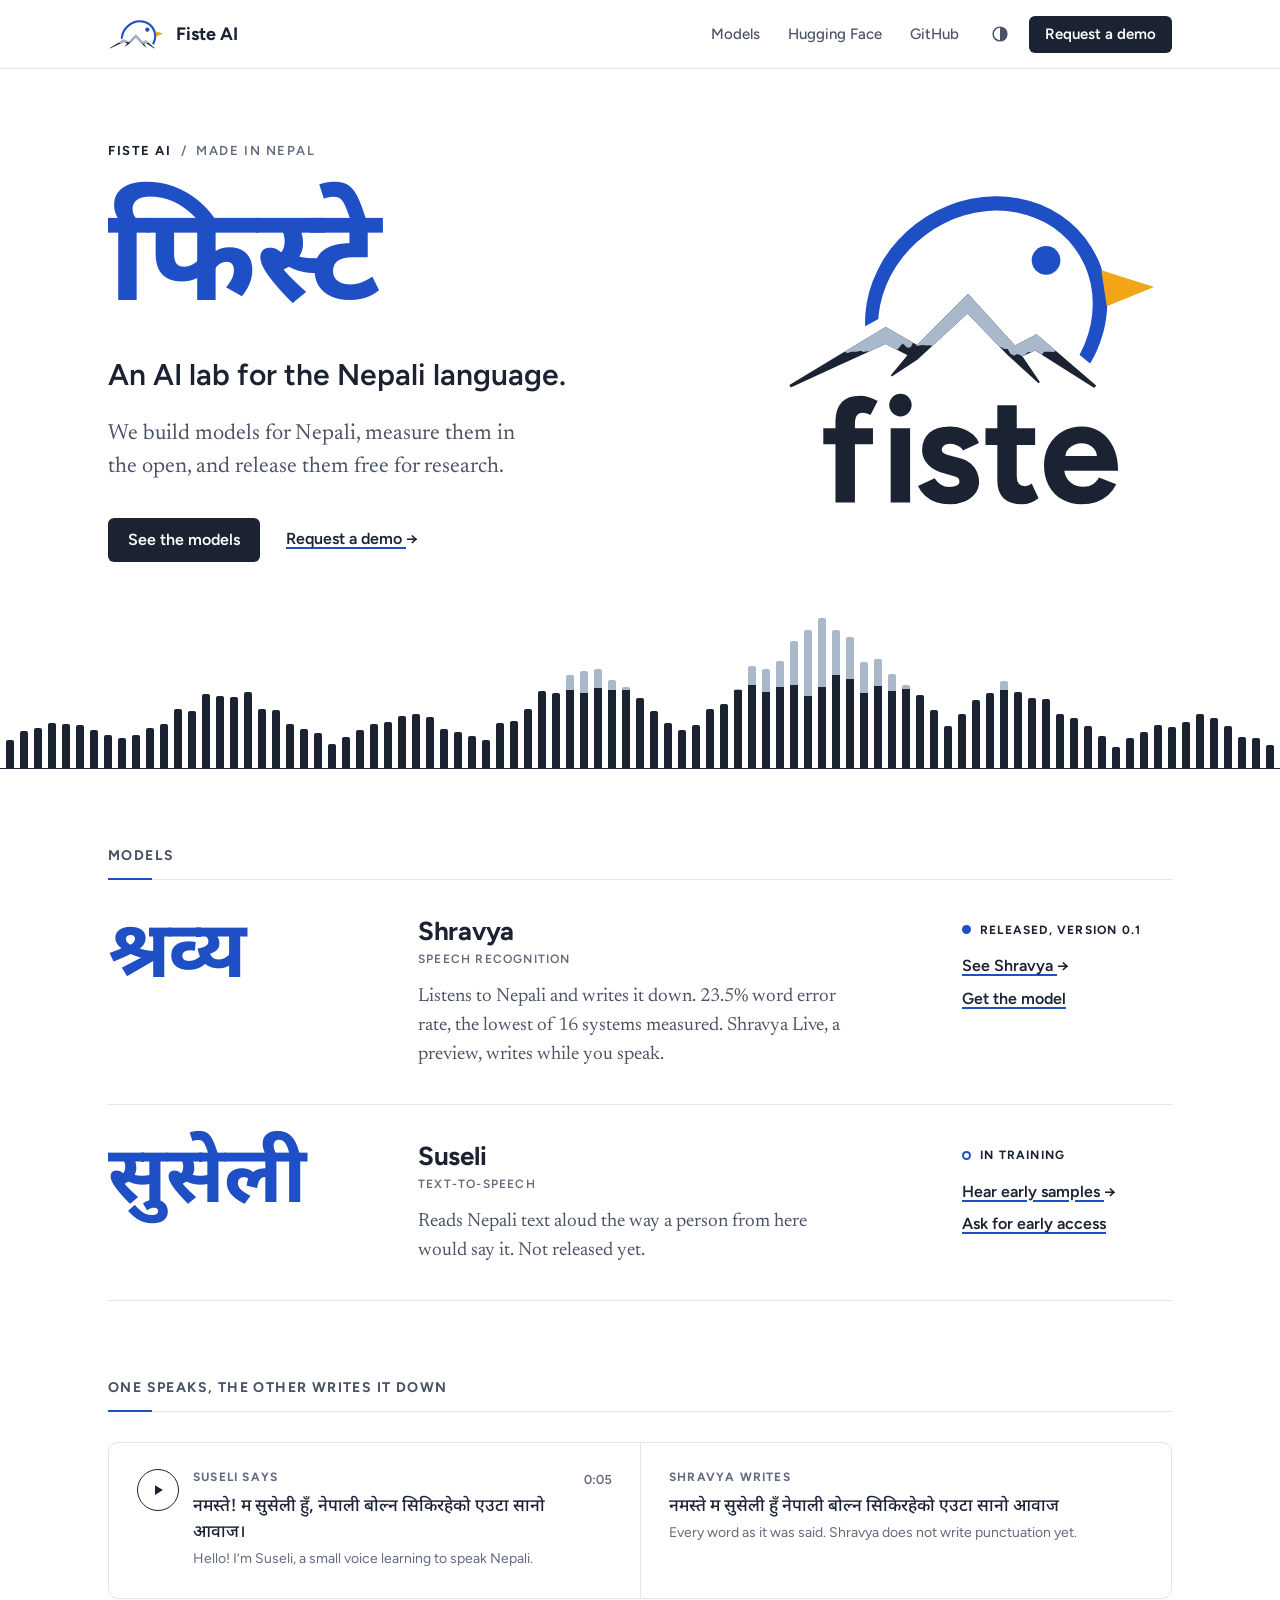
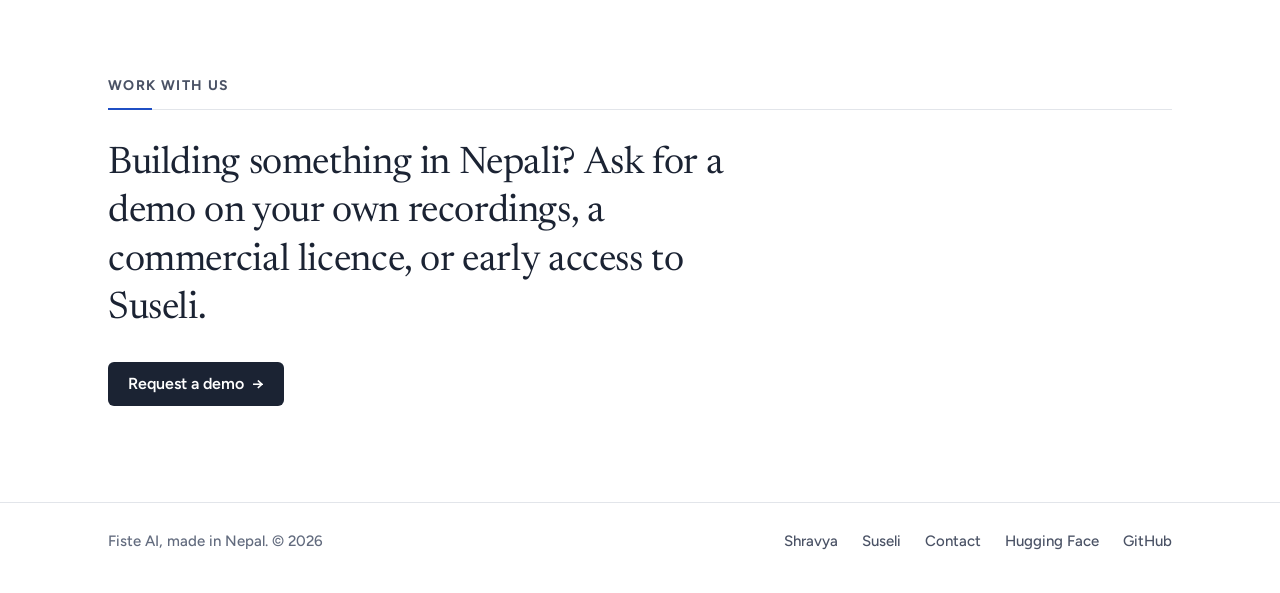
==== commit 4ee07612: "Shravya Live 0.1 (preview)" ====
--- a/index.html
+++ b/index.html
@@ -140,7 +140,7 @@
           <div>
             <h3>Shravya</h3>
             <p class="kind">Speech recognition</p>
-            <p class="what">Listens to Nepali and writes it down. 23.5% word error rate, the lowest of 16 systems measured.</p>
+            <p class="what">Listens to Nepali and writes it down. 23.5% word error rate, the lowest of 16 systems measured. Shravya Live, a preview, writes while you speak.</p>
           </div>
           <div class="meta">
             <p class="status"><span class="dot" aria-hidden="true"></span>Released, version 0.1</p>
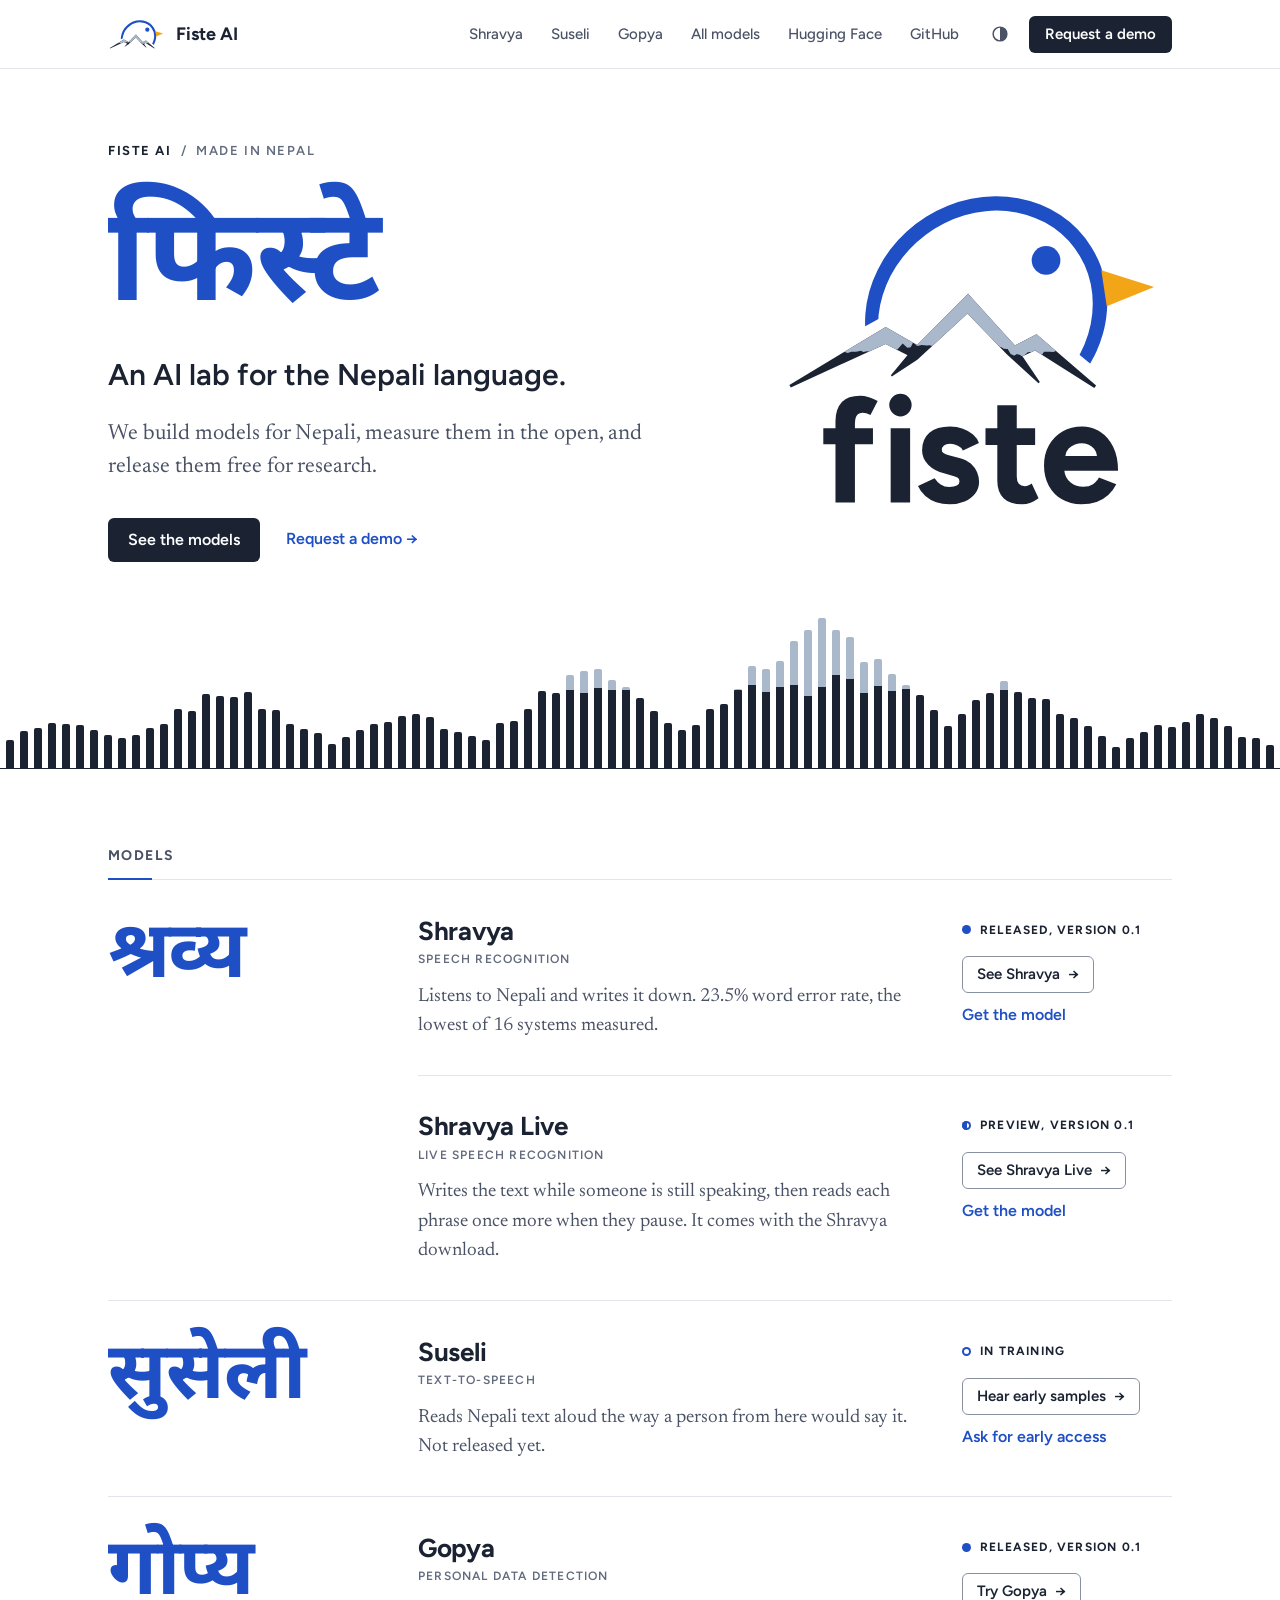
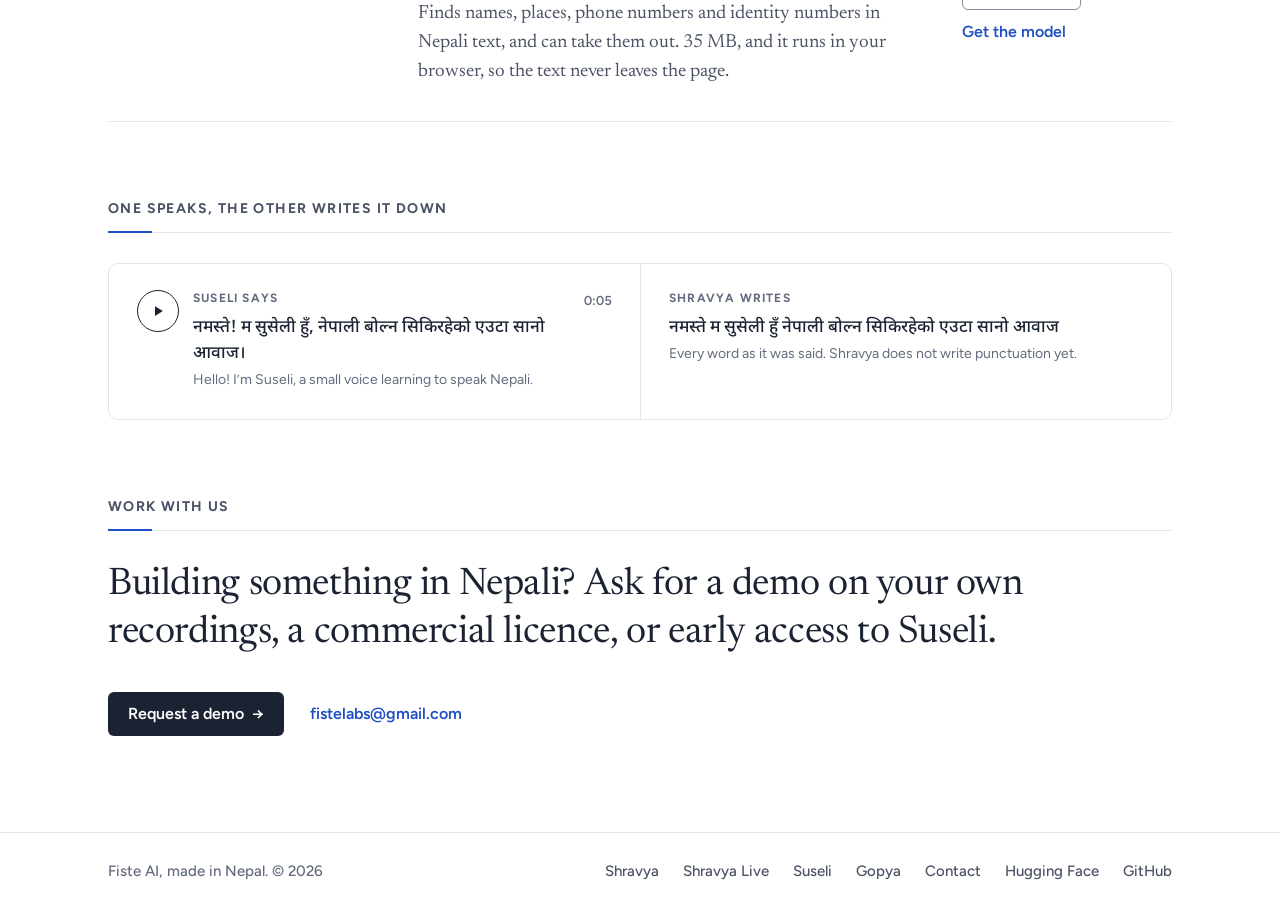
==== commit a796105f: "All models on the home page" ====
--- a/index.html
+++ b/index.html
@@ -4,11 +4,11 @@
   <meta charset="utf-8">
   <meta name="viewport" content="width=device-width, initial-scale=1">
   <title>Fiste AI: an AI lab for the Nepali language</title>
-  <meta name="description" content="Fiste AI is a lab that builds AI for the Nepali language. Shravya (श्रव्य) turns Nepali speech into text and is released. Suseli (सुसेली) reads Nepali text aloud and is in training.">
+  <meta name="description" content="Fiste AI builds AI for the Nepali language. Shravya (श्रव्य) turns speech into text, Gopya (गोप्य) finds personal data in text, and Suseli (सुसेली), a voice for Nepali, is in training.">
   <link rel="canonical" href="https://fiste-ai.github.io/">
   <meta name="robots" content="index, follow, max-image-preview:large">
   <meta name="author" content="Fiste AI">
-  <meta name="keywords" content="Fiste AI, Nepali AI, Nepali language AI lab, Nepali speech recognition, Nepali text-to-speech, Nepali ASR, Nepali TTS, Shravya, Suseli, श्रव्य, सुसेली">
+  <meta name="keywords" content="Fiste AI, Nepali AI, Nepali language AI lab, Nepali speech recognition, Nepali text-to-speech, Nepali PII detection, Nepali ASR, Nepali TTS, Shravya, Gopya, Suseli, श्रव्य, गोप्य, सुसेली">
   <meta name="theme-color" content="#FFFFFF">
   <meta name="color-scheme" content="light dark">
   <script>
@@ -26,7 +26,7 @@
   <meta property="og:type" content="website">
   <meta property="og:site_name" content="Fiste AI">
   <meta property="og:title" content="Fiste AI: an AI lab for the Nepali language">
-  <meta property="og:description" content="We build AI for the Nepali language. Shravya, speech recognition, is released. Suseli, text-to-speech, is in training.">
+  <meta property="og:description" content="We build AI for the Nepali language. Shravya, speech recognition, and Gopya, personal data detection, are released. Suseli, text-to-speech, is in training.">
   <meta property="og:url" content="https://fiste-ai.github.io/">
   <meta property="og:image" content="https://fiste-ai.github.io/assets/og-fiste.png">
   <meta property="og:image:width" content="1200">
@@ -36,7 +36,7 @@
   <meta property="og:locale:alternate" content="ne_NP">
   <meta name="twitter:card" content="summary_large_image">
   <meta name="twitter:title" content="Fiste AI: an AI lab for the Nepali language">
-  <meta name="twitter:description" content="We build AI for the Nepali language. Shravya is released. Suseli is in training.">
+  <meta name="twitter:description" content="We build AI for the Nepali language. Shravya and Gopya are released. Suseli is in training.">
   <meta name="twitter:image" content="https://fiste-ai.github.io/assets/og-fiste.png">
 
   <link rel="icon" href="/assets/favicon.svg" type="image/svg+xml">
@@ -58,7 +58,7 @@
         "name": "Fiste AI",
         "url": "https://fiste-ai.github.io/",
         "logo": "https://fiste-ai.github.io/assets/mark.png",
-        "description": "Fiste AI is an AI lab for the Nepali language. Its first models are Shravya, for speech recognition, and Suseli, for text-to-speech.",
+        "description": "Fiste AI is an AI lab for the Nepali language. Its models are Shravya, for speech recognition, Gopya, for finding personal data in text, and Suseli, for text-to-speech.",
         "email": "fistelabs@gmail.com",
         "areaServed": "NP",
         "sameAs": ["https://huggingface.co/fiste-ai", "https://github.com/fiste-ai"],
@@ -83,7 +83,9 @@
         "name": "Fiste AI models",
         "itemListElement": [
           {"@type": "ListItem", "position": 1, "name": "Shravya, Nepali speech recognition", "url": "https://fiste-ai.github.io/shravya/"},
-          {"@type": "ListItem", "position": 2, "name": "Suseli, Nepali text-to-speech", "url": "https://fiste-ai.github.io/suseli/"}
+          {"@type": "ListItem", "position": 2, "name": "Shravya Live, Nepali speech recognition while someone speaks", "url": "https://fiste-ai.github.io/shravya/#live"},
+          {"@type": "ListItem", "position": 3, "name": "Suseli, Nepali text-to-speech", "url": "https://fiste-ai.github.io/suseli/"},
+          {"@type": "ListItem", "position": 4, "name": "Gopya, Nepali PII detection", "url": "https://fiste-ai.github.io/gopya/"}
         ]
       },
       {
@@ -106,9 +108,12 @@
     <div class="wrap">
       <a class="brand" href="/" aria-label="Fiste AI home"><img class="on-light" src="/assets/mark.svg" alt="" width="57" height="32"><img class="on-dark" src="/assets/mark-dark.svg" alt="" width="57" height="32">Fiste AI</a>
       <nav aria-label="Main">
-        <a href="#models">Models</a>
-        <a href="https://huggingface.co/fiste-ai" rel="noopener">Hugging Face</a>
-        <a href="https://github.com/fiste-ai" rel="noopener">GitHub</a>
+        <a href="/shravya/">Shravya</a>
+        <a href="/suseli/">Suseli</a>
+        <a href="/gopya/">Gopya</a>
+        <a href="#models">All models</a>
+        <a class="far" href="https://huggingface.co/fiste-ai" rel="noopener">Hugging Face</a>
+        <a class="far" href="https://github.com/fiste-ai" rel="noopener">GitHub</a>
         <button class="theme" type="button" aria-label="Use the dark theme" hidden><svg viewBox="0 0 24 24" aria-hidden="true"><circle cx="12" cy="12" r="8.25" fill="none" stroke="currentColor" stroke-width="1.75"/><path d="M12 3.75a8.25 8.25 0 0 1 0 16.5z" fill="currentColor"/></svg></button>
         <a class="cta keep" href="/contact/">Request a demo</a>
       </nav>
@@ -135,16 +140,28 @@
     <div class="wrap">
       <section class="section" id="models" aria-labelledby="models-title">
         <h2 class="label" id="models-title">Models</h2>
-        <article class="entry">
+        <article class="entry with-sub">
           <p class="word" lang="ne">श्रव्य</p>
           <div>
             <h3>Shravya</h3>
             <p class="kind">Speech recognition</p>
-            <p class="what">Listens to Nepali and writes it down. 23.5% word error rate, the lowest of 16 systems measured. Shravya Live, a preview, writes while you speak.</p>
+            <p class="what">Listens to Nepali and writes it down. 23.5% word error rate, the lowest of 16 systems measured.</p>
           </div>
           <div class="meta">
             <p class="status"><span class="dot" aria-hidden="true"></span>Released, version 0.1</p>
-            <a class="more" href="/shravya/">See Shravya <span aria-hidden="true">&rarr;</span></a>
+            <a class="btn quiet" href="/shravya/">See Shravya <span aria-hidden="true">&rarr;</span></a>
+            <a class="more" href="https://huggingface.co/fiste-ai/shravya" rel="noopener">Get the model</a>
+          </div>
+        </article>
+        <article class="entry sub">
+          <div>
+            <h3>Shravya Live</h3>
+            <p class="kind">Live speech recognition</p>
+            <p class="what">Writes the text while someone is still speaking, then reads each phrase once more when they pause. It comes with the Shravya download.</p>
+          </div>
+          <div class="meta">
+            <p class="status"><span class="dot half" aria-hidden="true"></span>Preview, version 0.1</p>
+            <a class="btn quiet" href="/shravya/#live">See Shravya Live <span aria-hidden="true">&rarr;</span></a>
             <a class="more" href="https://huggingface.co/fiste-ai/shravya" rel="noopener">Get the model</a>
           </div>
         </article>
@@ -157,8 +174,21 @@
           </div>
           <div class="meta">
             <p class="status"><span class="dot open" aria-hidden="true"></span>In training</p>
-            <a class="more" href="/suseli/">Hear early samples <span aria-hidden="true">&rarr;</span></a>
+            <a class="btn quiet" href="/suseli/">Hear early samples <span aria-hidden="true">&rarr;</span></a>
             <a class="more" href="/contact/">Ask for early access</a>
+          </div>
+        </article>
+        <article class="entry">
+          <p class="word" lang="ne">गोप्य</p>
+          <div>
+            <h3>Gopya</h3>
+            <p class="kind">Personal data detection</p>
+            <p class="what">Finds names, places, phone numbers and identity numbers in Nepali text, and can take them out. 35 MB, and it runs in your browser, so the text never leaves the page.</p>
+          </div>
+          <div class="meta">
+            <p class="status"><span class="dot" aria-hidden="true"></span>Released, version 0.1</p>
+            <a class="btn quiet" href="/gopya/">Try Gopya <span aria-hidden="true">&rarr;</span></a>
+            <a class="more" href="https://huggingface.co/fiste-ai/gopya" rel="noopener">Get the model</a>
           </div>
         </article>
       </section>
@@ -188,7 +218,10 @@
       <section class="section" aria-labelledby="work-title">
         <h2 class="label" id="work-title">Work with us</h2>
         <p class="big">Building something in Nepali? Ask for a demo on your own recordings, a commercial licence, or early access to Suseli.</p>
-        <a class="btn" href="/contact/">Request a demo <span aria-hidden="true">&rarr;</span></a>
+        <div class="actions">
+          <a class="btn" href="/contact/">Request a demo <span aria-hidden="true">&rarr;</span></a>
+          <a class="more" href="mailto:fistelabs@gmail.com">fistelabs@gmail.com</a>
+        </div>
       </section>
     </div>
   </main>
@@ -198,7 +231,9 @@
       <p>Fiste AI, made in Nepal. &copy; 2026</p>
       <nav aria-label="Footer">
         <a href="/shravya/">Shravya</a>
+        <a href="/shravya/#live">Shravya Live</a>
         <a href="/suseli/">Suseli</a>
+        <a href="/gopya/">Gopya</a>
         <a href="/contact/">Contact</a>
         <a href="https://huggingface.co/fiste-ai" rel="noopener">Hugging Face</a>
         <a href="https://github.com/fiste-ai" rel="noopener">GitHub</a>
--- a/assets/site.css
+++ b/assets/site.css
@@ -34,7 +34,7 @@
 body { margin: 0; background: var(--paper); color: var(--ink); font: 400 20px/1.6 var(--serif);
        -webkit-font-smoothing: antialiased; text-rendering: optimizeLegibility; }
 :lang(ne) { font-family: var(--deva-serif); }
-a { color: inherit; text-decoration-color: var(--brand); text-decoration-thickness: 2px; text-underline-offset: 3px; }
+a { color: inherit; text-decoration-color: var(--brand); text-decoration-thickness: 1px; text-underline-offset: 3px; }
 a:hover { color: var(--brand); }
 :focus-visible { outline: 2px solid var(--brand); outline-offset: 3px; border-radius: 3px; }
 ::selection { background: var(--brand); color: var(--on-brand); }
@@ -53,7 +53,8 @@
 .top nav { display: flex; align-items: center; gap: 4px; }
 .top nav a { padding: 10px 12px; color: var(--ink-2); text-decoration: none; white-space: nowrap; }
 .top nav a:hover { color: var(--ink); }
-.top nav a[aria-current] { color: var(--ink); text-decoration: underline; text-decoration-color: var(--brand); text-underline-offset: 7px; }
+.top nav a[aria-current] { color: var(--ink); text-decoration: underline; text-decoration-color: var(--brand); text-decoration-thickness: 2px;
+                           text-underline-offset: 7px; }
 .top nav a.cta { margin-left: 6px; padding: 11px 16px; border-radius: 6px; background: var(--ink); color: var(--paper); font-weight: 600;
                  transition: background .15s; }
 .top nav a.cta:hover { background: var(--brand); color: var(--on-brand); }
@@ -80,7 +81,7 @@
 .hero h1 small { display: block; margin-top: 2px; font: 600 clamp(22px, 2.7vw, 30px)/1.25 var(--sans); letter-spacing: 0; color: var(--ink); }
 .hero h1.plain { font: 700 clamp(38px, 5.2vw, 60px)/1.1 var(--sans); letter-spacing: -.02em; color: var(--ink); }
 .hero h1.plain small { margin-top: 16px; font-size: clamp(20px, 2.2vw, 25px); font-weight: 500; line-height: 1.35; color: var(--ink-2); }
-.lede { margin: 24px 0 0; max-width: 36ch; font-size: 22px; line-height: 1.5; color: var(--ink-2); }
+.lede { margin: 24px 0 0; max-width: 46ch; font-size: 22px; line-height: 1.5; color: var(--ink-2); }
 .actions { display: flex; flex-wrap: wrap; align-items: center; gap: 14px 26px; margin-top: 34px; }
 .hero-art { justify-self: end; width: min(100%, 400px); }
 .hero-art img { display: block; width: 100%; height: auto; }
@@ -105,12 +106,18 @@
 @keyframes flutter { to { scale: 1 .93; } }
 @keyframes beat { from { transform: scaleY(.6); } to { transform: scaleY(1.05); } }
 
-/* ---------------------------------------------------------------- one button, and a link for everything else */
+/* ---------------------------------------------------------------- a button, a quiet one, and a link for the rest */
 .btn { display: inline-flex; align-items: center; justify-content: center; gap: 8px; padding: 14px 20px; border: 0; border-radius: 6px;
        background: var(--ink); color: var(--paper); font: 600 16px/1 var(--sans); text-decoration: none; white-space: nowrap; cursor: pointer;
        transition: background .15s; }
 .btn:hover { background: var(--brand); color: var(--on-brand); }
-.more { font: 600 16px/1.3 var(--sans); }
+/* the quiet button is an outline: the first thing to do in a row of the list of models */
+.btn.quiet { padding: 10px 14px; border: 1px solid var(--edge); background: none; color: var(--ink); font-size: 15px;
+             transition: background .15s, border-color .15s, color .15s; }
+.btn.quiet:hover { border-color: var(--ink); background: var(--ink); color: var(--paper); }
+/* a link that stands on its own is in the blue of the brand, with a line under it only when it is pointed at */
+.more { color: var(--brand); font: 600 16px/1.3 var(--sans); text-decoration: none; }
+.more:hover { text-decoration: underline; text-decoration-thickness: 1.5px; text-underline-offset: 4px; }
 .btn span, .more span { display: inline-block; transition: transform .15s; }
 .btn:hover span, .more:hover span { transform: translateX(3px); }
 
@@ -122,6 +129,7 @@
 .state em { margin-left: auto; font-style: normal; color: var(--ink-3); }
 .dot { flex: none; width: 9px; height: 9px; border-radius: 50%; background: var(--brand); }
 .dot.open { background: none; box-shadow: inset 0 0 0 2px var(--brand); }
+.dot.half { background: linear-gradient(90deg, var(--brand) 50%, transparent 50%); box-shadow: inset 0 0 0 2px var(--brand); }
 .dot.beat { animation: pulse 2.4s ease-in-out infinite; }
 @keyframes pulse { 50% { opacity: .25; } }
 .glance { display: grid; grid-template-columns: 1fr 1fr; gap: 24px; margin: 0; }
@@ -135,7 +143,8 @@
 .label { position: relative; margin: 0 0 30px; padding-bottom: 16px; border-bottom: 1px solid var(--rule);
          font: 700 14px/1 var(--sans); letter-spacing: .1em; text-transform: uppercase; color: var(--ink-2); }
 .label::after { content: ""; position: absolute; left: 0; bottom: -1px; width: 44px; height: 2px; background: var(--brand); }
-.note { max-width: 78ch; margin: 0 0 18px; font: 400 16px/1.6 var(--sans); color: var(--ink-2); }
+/* text runs the whole width of the page, as the tables and the lines do: nothing stops short of the right edge */
+.note { margin: 0 0 18px; font: 400 16px/1.6 var(--sans); color: var(--ink-2); }
 
 /* the models on the home page: one row each, name, what it does, where it stands */
 .entry { display: grid; grid-template-columns: 270px minmax(0, 1fr) 210px; gap: 8px 40px; align-items: start; padding: 6px 0 34px;
@@ -144,10 +153,16 @@
 .entry .word { margin: -10px 0 0; font: 700 clamp(56px, 6.2vw, 80px)/1.3 var(--deva-sans); letter-spacing: -.01em; color: var(--brand); }
 .entry h3 { margin: 0 0 4px; font: 700 26px/1.2 var(--sans); letter-spacing: -.01em; }
 .kind { margin: 0 0 14px; font: 600 12px/1.4 var(--sans); letter-spacing: .1em; text-transform: uppercase; color: var(--ink-3); }
-.entry .what { margin: 0; max-width: 44ch; font-size: 19px; line-height: 1.55; color: var(--ink-2); }
+.entry .what { margin: 0; font-size: 19px; line-height: 1.55; color: var(--ink-2); }
 .meta { display: flex; flex-direction: column; align-items: flex-start; gap: 12px; padding-top: 6px; }
 .status { display: flex; align-items: center; gap: 9px; margin: 0 0 6px; font: 700 12px/1.4 var(--sans); letter-spacing: .1em;
           text-transform: uppercase; color: var(--ink); }
+/* a second model of the same family sits under the first one, without a word of its own: the line between them
+   starts where the text does */
+.entry.with-sub { border-bottom-color: transparent; }
+.entry.sub { position: relative; }
+.entry.sub > :first-child { grid-column: 2; }
+.entry.sub::before { content: ""; position: absolute; top: 0; right: 0; left: 310px; border-top: 1px solid var(--rule); }
 
 /* one sentence, said by one model and written down by the other */
 .duet { display: grid; grid-template-columns: 1fr 1fr; margin: 0; border: 1px solid var(--rule); border-radius: 10px; }
@@ -160,7 +175,7 @@
 .heard .who, .track-text .who { margin-bottom: 8px; }
 
 /* the plain ask at the end of a page */
-.big { max-width: 30ch; margin: 0 0 28px; font: 400 clamp(26px, 3.3vw, 38px)/1.28 var(--serif); letter-spacing: -.01em; }
+.big { margin: 0; font: 400 clamp(26px, 3.3vw, 38px)/1.28 var(--serif); letter-spacing: -.01em; }
 
 /* benchmark table */
 .scroll { overflow-x: auto; margin: 0 0 22px; border: 1px solid var(--rule); border-radius: 10px; }
@@ -170,7 +185,9 @@
 table.scores thead th { vertical-align: bottom; white-space: normal; background: var(--paper-2); color: var(--ink-2);
                         font: 700 12px/1.3 var(--sans); letter-spacing: .06em; text-transform: uppercase; }
 table.scores th[scope="row"], table.scores thead th:first-child { min-width: 200px; text-align: left; white-space: normal; font-weight: 600; }
-table.scores th[scope="row"] a { text-decoration-thickness: 1px; }
+/* the names in the table are links to the models: a line under one only when it is pointed at */
+table.scores th[scope="row"] a { text-decoration: none; }
+table.scores th[scope="row"] a:hover { text-decoration: underline; }
 table.scores tr.ours { background: var(--brand-soft); }
 table.scores tr.ours th[scope="row"] { box-shadow: inset 3px 0 0 var(--brand); font-weight: 700; }
 table.scores b { color: var(--brand); font-weight: 700; }
@@ -260,12 +277,18 @@
 .lost .lede { max-width: 40ch; margin-top: 18px; }
 .lost .actions { justify-content: center; }
 
+/* the top bar gives up its links as the window narrows: first the two that lead away, then all but the button */
+@media (max-width: 1000px) {
+  .top nav a.far { display: none; }
+}
+@media (max-width: 760px) {
+  .top nav a:not(.keep) { display: none; }
+}
 @media (max-width: 900px) {
   :root { --range: 104px; }
   .range { --bar: 5px; --gap: 4px; }
   body { font-size: 18px; }
   .wrap { padding: 0 22px; }
-  .top nav a:not(.keep) { display: none; }
   .hero > .wrap, .hero > .wrap.even, .hero > .wrap.contact { grid-template-columns: minmax(0, 1fr); gap: 36px; padding-top: 44px;
                                                               padding-bottom: calc(var(--range) + 40px); }
   .contact .form-card, .contact .facts { grid-column: auto; grid-row: auto; }
@@ -275,6 +298,8 @@
   .section { padding-top: 60px; }
   .entry { grid-template-columns: minmax(0, 1fr); gap: 0; }
   .entry .word { margin: 0 0 2px; }
+  .entry.sub > :first-child { grid-column: auto; }
+  .entry.sub::before { left: 0; }
   .meta { flex-direction: row; flex-wrap: wrap; align-items: center; gap: 10px 22px; padding-top: 20px; }
   .status { flex-basis: 100%; margin: 0; }
   .duet, .grid { grid-template-columns: minmax(0, 1fr); }
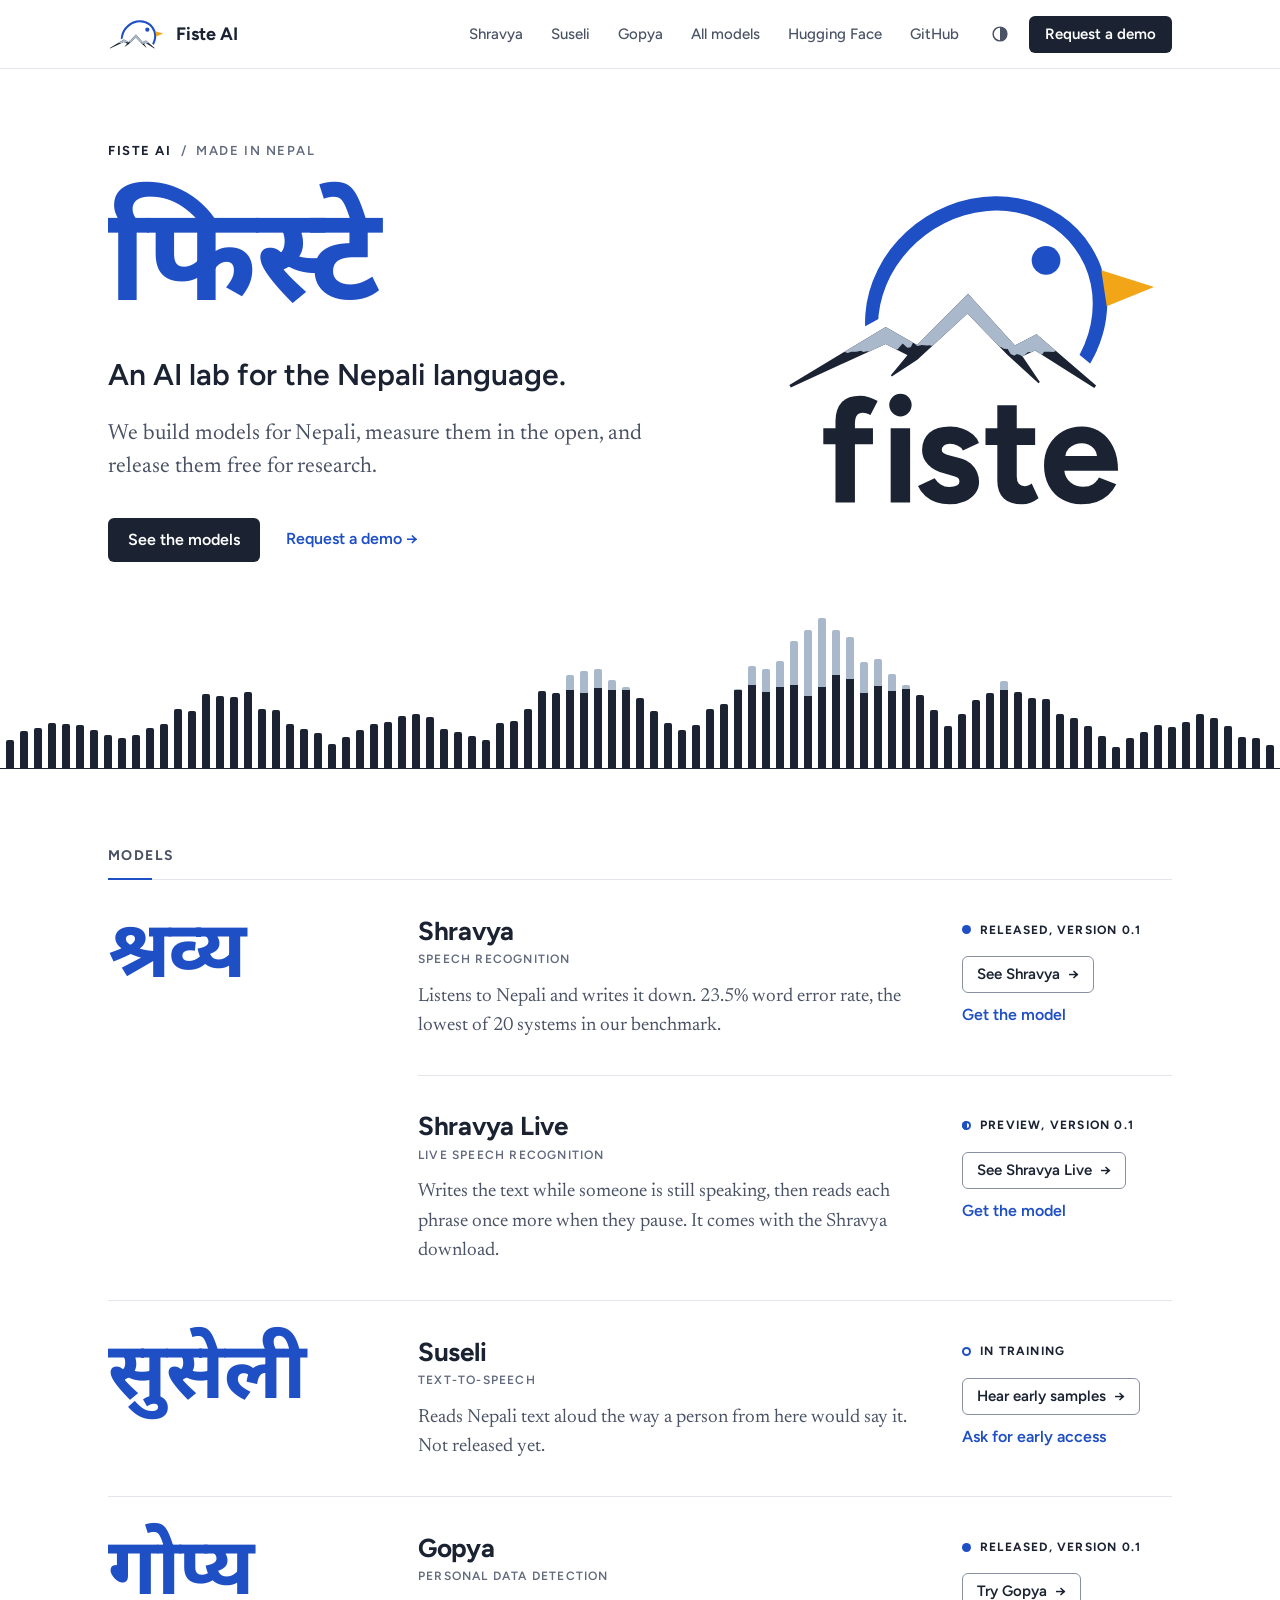
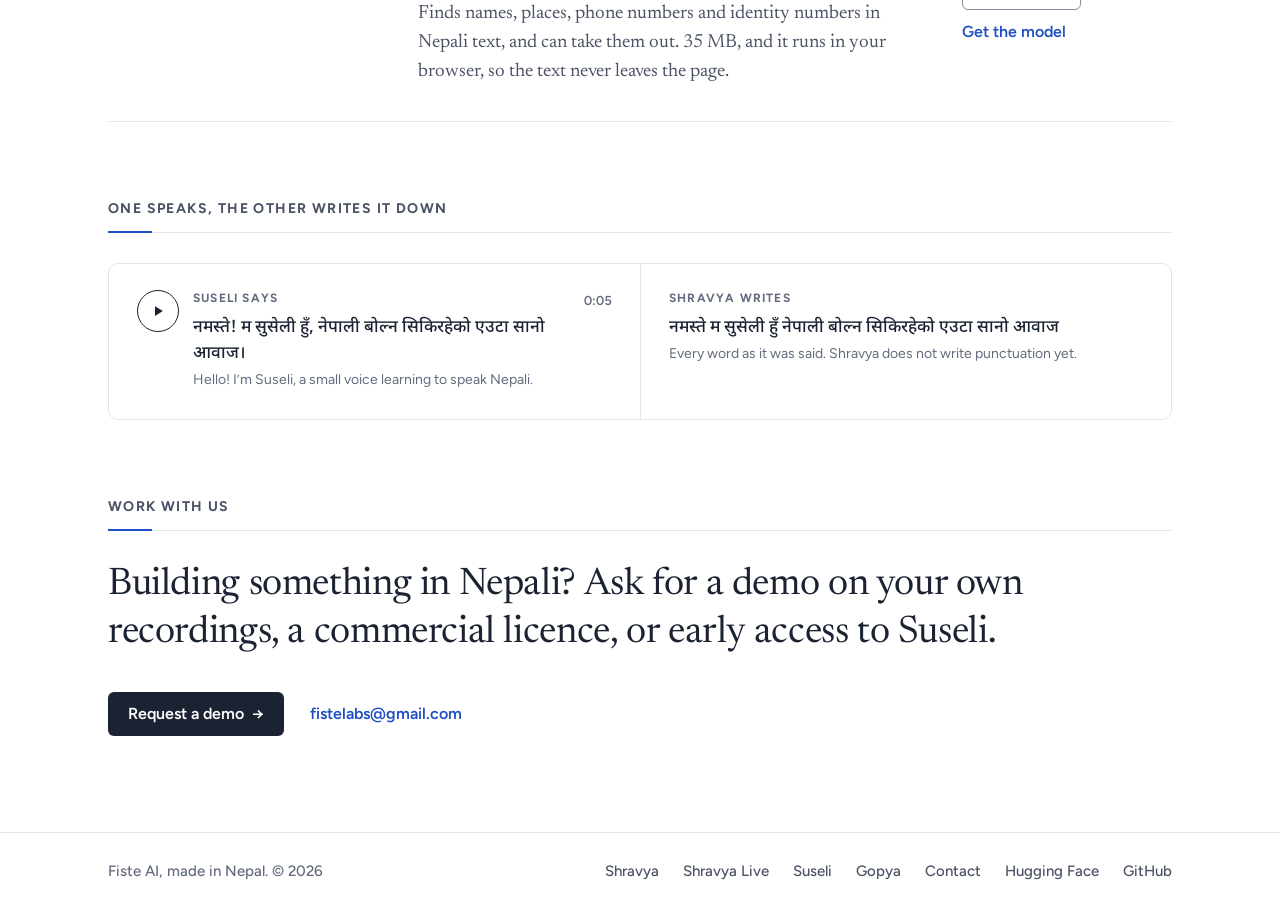
==== commit 8b90fcd9: "Ampixa models and streaming table" ====
--- a/index.html
+++ b/index.html
@@ -145,7 +145,7 @@
           <div>
             <h3>Shravya</h3>
             <p class="kind">Speech recognition</p>
-            <p class="what">Listens to Nepali and writes it down. 23.5% word error rate, the lowest of 16 systems measured.</p>
+            <p class="what">Listens to Nepali and writes it down. 23.5% word error rate, the lowest of 20 systems in our benchmark.</p>
           </div>
           <div class="meta">
             <p class="status"><span class="dot" aria-hidden="true"></span>Released, version 0.1</p>
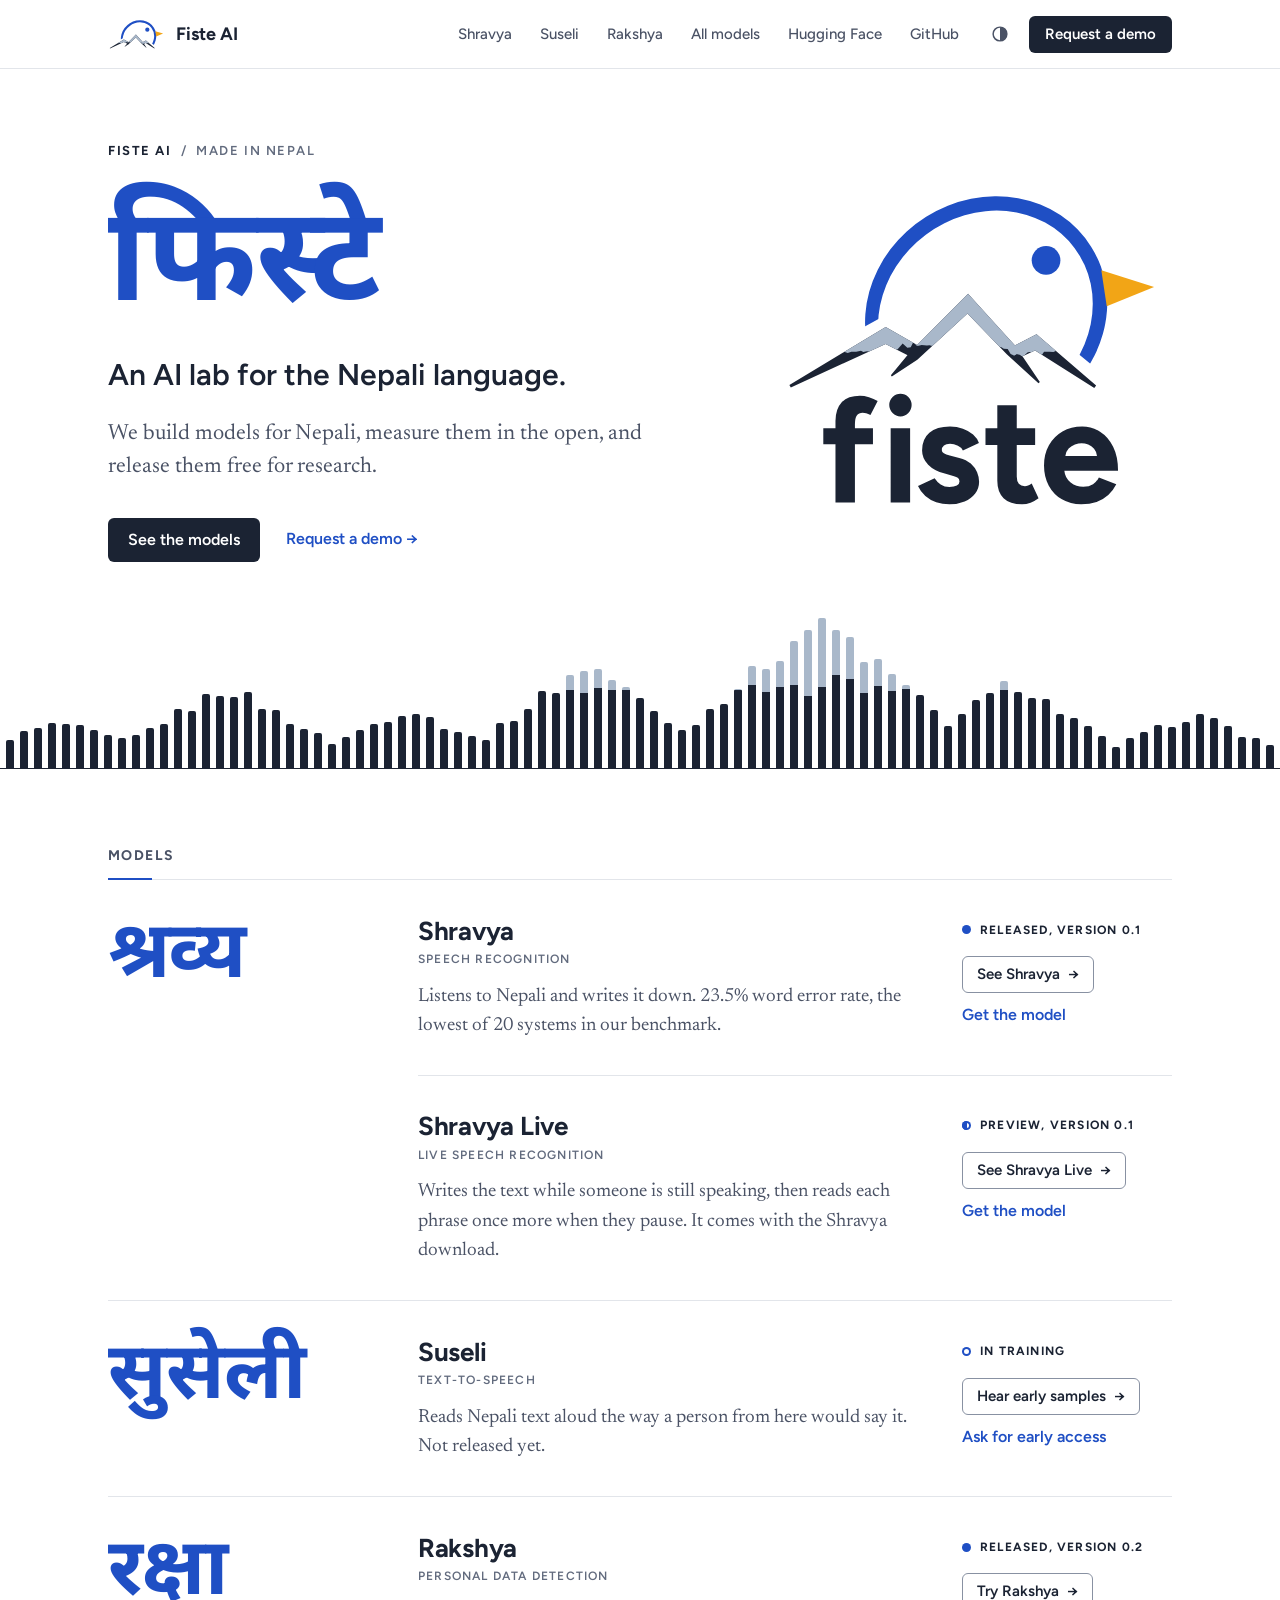
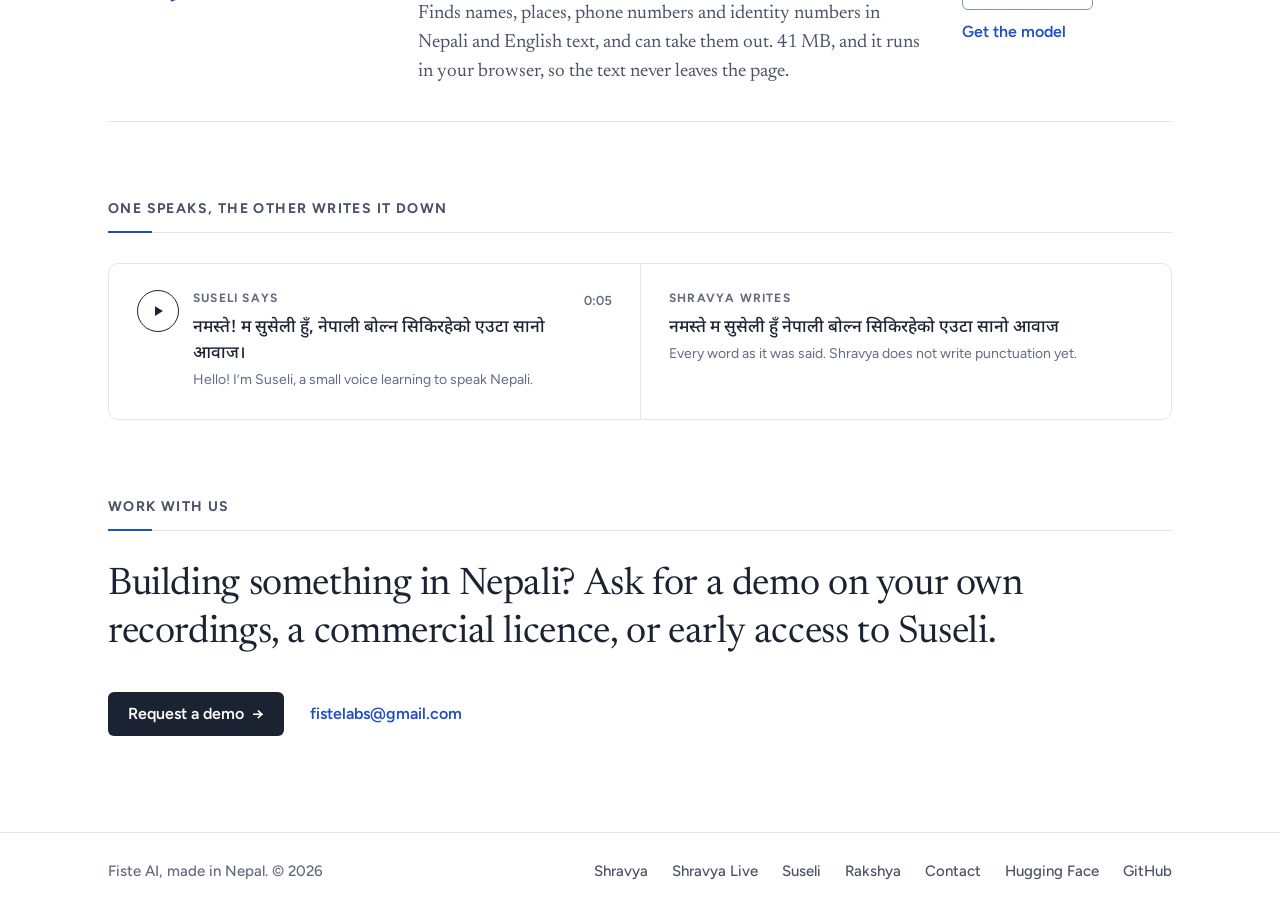
==== commit fa652e7a: "Gopya is now Rakshya" ====
--- a/index.html
+++ b/index.html
@@ -4,11 +4,11 @@
   <meta charset="utf-8">
   <meta name="viewport" content="width=device-width, initial-scale=1">
   <title>Fiste AI: an AI lab for the Nepali language</title>
-  <meta name="description" content="Fiste AI builds AI for the Nepali language. Shravya (श्रव्य) turns speech into text, Gopya (गोप्य) finds personal data in text, and Suseli (सुसेली), a voice for Nepali, is in training.">
+  <meta name="description" content="Fiste AI builds AI for the Nepali language. Shravya (श्रव्य) turns speech into text, Rakshya (रक्षा) finds personal data in text, and Suseli (सुसेली), a voice for Nepali, is in training.">
   <link rel="canonical" href="https://fiste-ai.github.io/">
   <meta name="robots" content="index, follow, max-image-preview:large">
   <meta name="author" content="Fiste AI">
-  <meta name="keywords" content="Fiste AI, Nepali AI, Nepali language AI lab, Nepali speech recognition, Nepali text-to-speech, Nepali PII detection, Nepali ASR, Nepali TTS, Shravya, Gopya, Suseli, श्रव्य, गोप्य, सुसेली">
+  <meta name="keywords" content="Fiste AI, Nepali AI, Nepali language AI lab, Nepali speech recognition, Nepali text-to-speech, Nepali PII detection, Nepali ASR, Nepali TTS, Shravya, Rakshya, Suseli, श्रव्य, रक्षा, सुसेली">
   <meta name="theme-color" content="#FFFFFF">
   <meta name="color-scheme" content="light dark">
   <script>
@@ -26,7 +26,7 @@
   <meta property="og:type" content="website">
   <meta property="og:site_name" content="Fiste AI">
   <meta property="og:title" content="Fiste AI: an AI lab for the Nepali language">
-  <meta property="og:description" content="We build AI for the Nepali language. Shravya, speech recognition, and Gopya, personal data detection, are released. Suseli, text-to-speech, is in training.">
+  <meta property="og:description" content="We build AI for the Nepali language. Shravya, speech recognition, and Rakshya, personal data detection, are released. Suseli, text-to-speech, is in training.">
   <meta property="og:url" content="https://fiste-ai.github.io/">
   <meta property="og:image" content="https://fiste-ai.github.io/assets/og-fiste.png">
   <meta property="og:image:width" content="1200">
@@ -36,7 +36,7 @@
   <meta property="og:locale:alternate" content="ne_NP">
   <meta name="twitter:card" content="summary_large_image">
   <meta name="twitter:title" content="Fiste AI: an AI lab for the Nepali language">
-  <meta name="twitter:description" content="We build AI for the Nepali language. Shravya and Gopya are released. Suseli is in training.">
+  <meta name="twitter:description" content="We build AI for the Nepali language. Shravya and Rakshya are released. Suseli is in training.">
   <meta name="twitter:image" content="https://fiste-ai.github.io/assets/og-fiste.png">
 
   <link rel="icon" href="/assets/favicon.svg" type="image/svg+xml">
@@ -58,7 +58,7 @@
         "name": "Fiste AI",
         "url": "https://fiste-ai.github.io/",
         "logo": "https://fiste-ai.github.io/assets/mark.png",
-        "description": "Fiste AI is an AI lab for the Nepali language. Its models are Shravya, for speech recognition, Gopya, for finding personal data in text, and Suseli, for text-to-speech.",
+        "description": "Fiste AI is an AI lab for the Nepali language. Its models are Shravya, for speech recognition, Rakshya, for finding personal data in text, and Suseli, for text-to-speech.",
         "email": "fistelabs@gmail.com",
         "areaServed": "NP",
         "sameAs": ["https://huggingface.co/fiste-ai", "https://github.com/fiste-ai"],
@@ -85,7 +85,7 @@
           {"@type": "ListItem", "position": 1, "name": "Shravya, Nepali speech recognition", "url": "https://fiste-ai.github.io/shravya/"},
           {"@type": "ListItem", "position": 2, "name": "Shravya Live, Nepali speech recognition while someone speaks", "url": "https://fiste-ai.github.io/shravya/#live"},
           {"@type": "ListItem", "position": 3, "name": "Suseli, Nepali text-to-speech", "url": "https://fiste-ai.github.io/suseli/"},
-          {"@type": "ListItem", "position": 4, "name": "Gopya, Nepali PII detection", "url": "https://fiste-ai.github.io/gopya/"}
+          {"@type": "ListItem", "position": 4, "name": "Rakshya, PII detection for Nepali and English", "url": "https://fiste-ai.github.io/rakshya/"}
         ]
       },
       {
@@ -110,7 +110,7 @@
       <nav aria-label="Main">
         <a href="/shravya/">Shravya</a>
         <a href="/suseli/">Suseli</a>
-        <a href="/gopya/">Gopya</a>
+        <a href="/rakshya/">Rakshya</a>
         <a href="#models">All models</a>
         <a class="far" href="https://huggingface.co/fiste-ai" rel="noopener">Hugging Face</a>
         <a class="far" href="https://github.com/fiste-ai" rel="noopener">GitHub</a>
@@ -179,16 +179,16 @@
           </div>
         </article>
         <article class="entry">
-          <p class="word" lang="ne">गोप्य</p>
-          <div>
-            <h3>Gopya</h3>
+          <p class="word" lang="ne">रक्षा</p>
+          <div>
+            <h3>Rakshya</h3>
             <p class="kind">Personal data detection</p>
-            <p class="what">Finds names, places, phone numbers and identity numbers in Nepali text, and can take them out. 35 MB, and it runs in your browser, so the text never leaves the page.</p>
-          </div>
-          <div class="meta">
-            <p class="status"><span class="dot" aria-hidden="true"></span>Released, version 0.1</p>
-            <a class="btn quiet" href="/gopya/">Try Gopya <span aria-hidden="true">&rarr;</span></a>
-            <a class="more" href="https://huggingface.co/fiste-ai/gopya" rel="noopener">Get the model</a>
+            <p class="what">Finds names, places, phone numbers and identity numbers in Nepali and English text, and can take them out. 41 MB, and it runs in your browser, so the text never leaves the page.</p>
+          </div>
+          <div class="meta">
+            <p class="status"><span class="dot" aria-hidden="true"></span>Released, version 0.2</p>
+            <a class="btn quiet" href="/rakshya/">Try Rakshya <span aria-hidden="true">&rarr;</span></a>
+            <a class="more" href="https://huggingface.co/fiste-ai/rakshya" rel="noopener">Get the model</a>
           </div>
         </article>
       </section>
@@ -233,7 +233,7 @@
         <a href="/shravya/">Shravya</a>
         <a href="/shravya/#live">Shravya Live</a>
         <a href="/suseli/">Suseli</a>
-        <a href="/gopya/">Gopya</a>
+        <a href="/rakshya/">Rakshya</a>
         <a href="/contact/">Contact</a>
         <a href="https://huggingface.co/fiste-ai" rel="noopener">Hugging Face</a>
         <a href="https://github.com/fiste-ai" rel="noopener">GitHub</a>
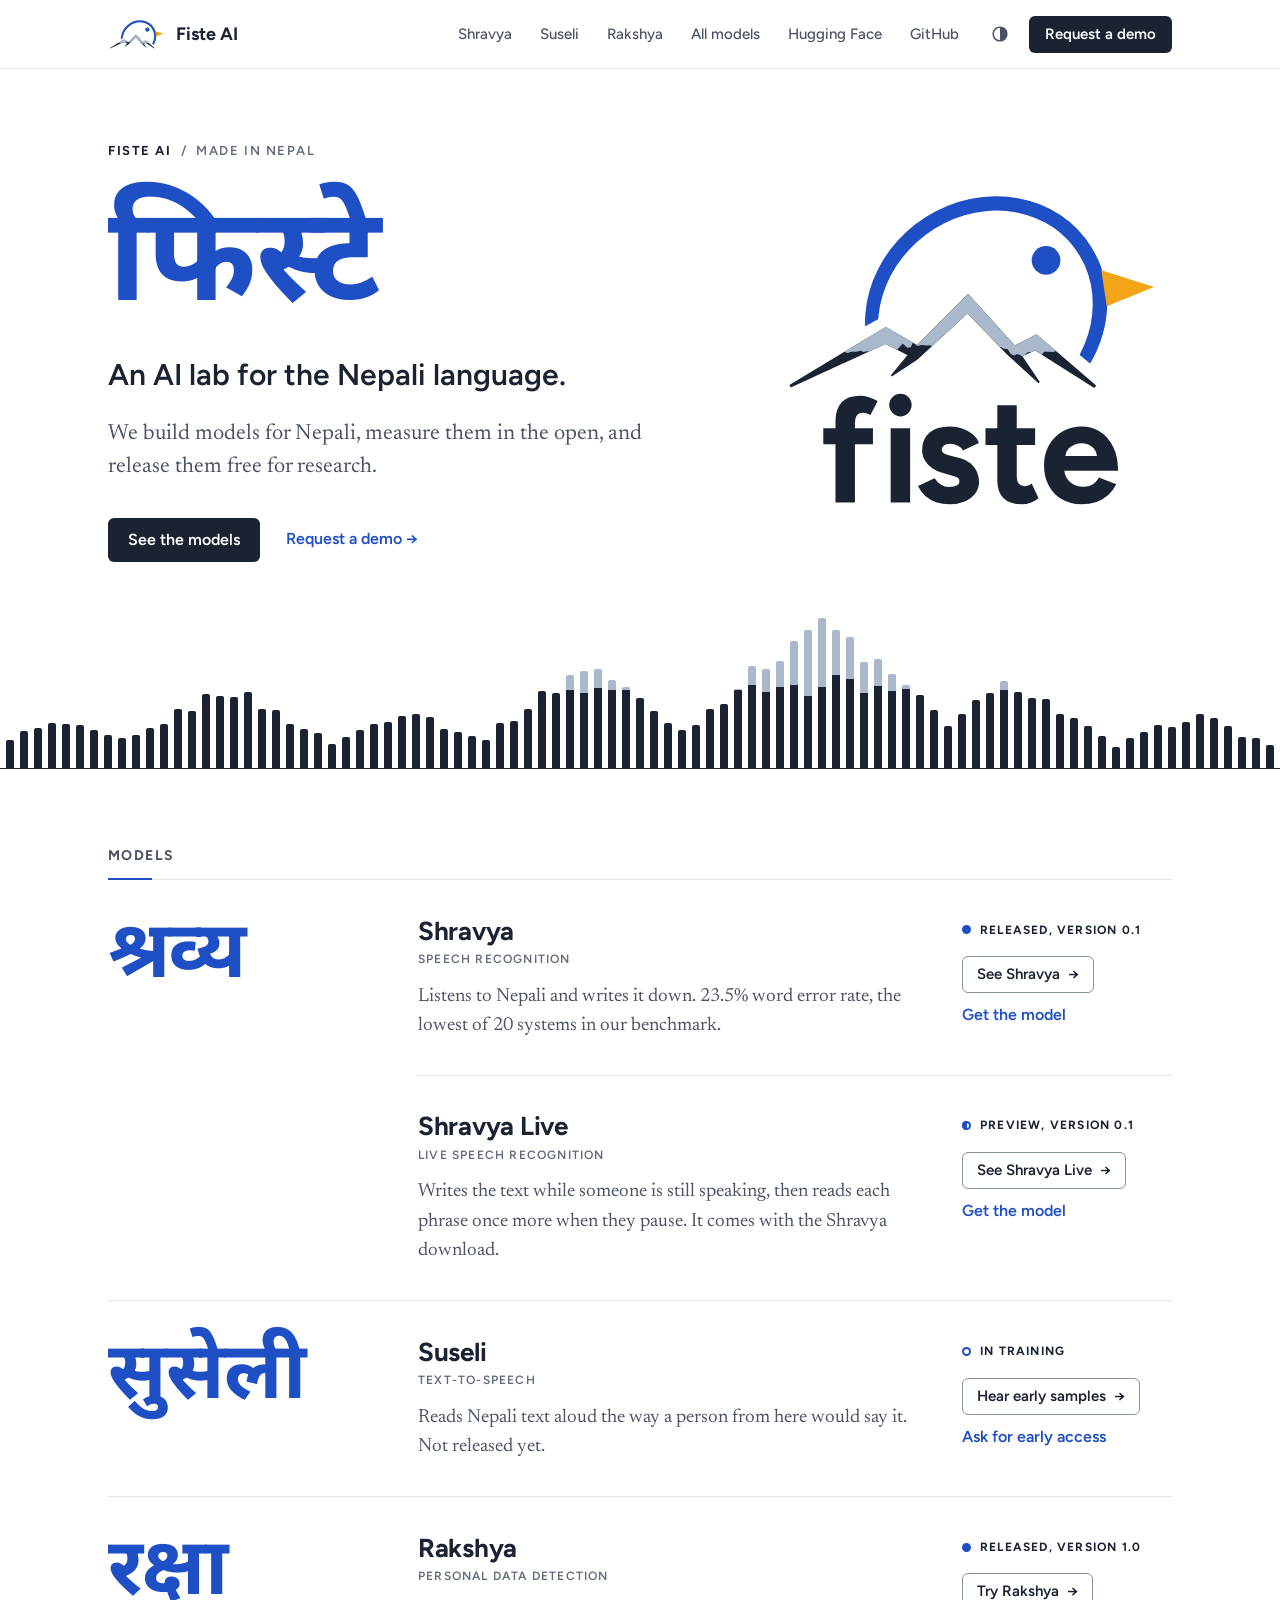
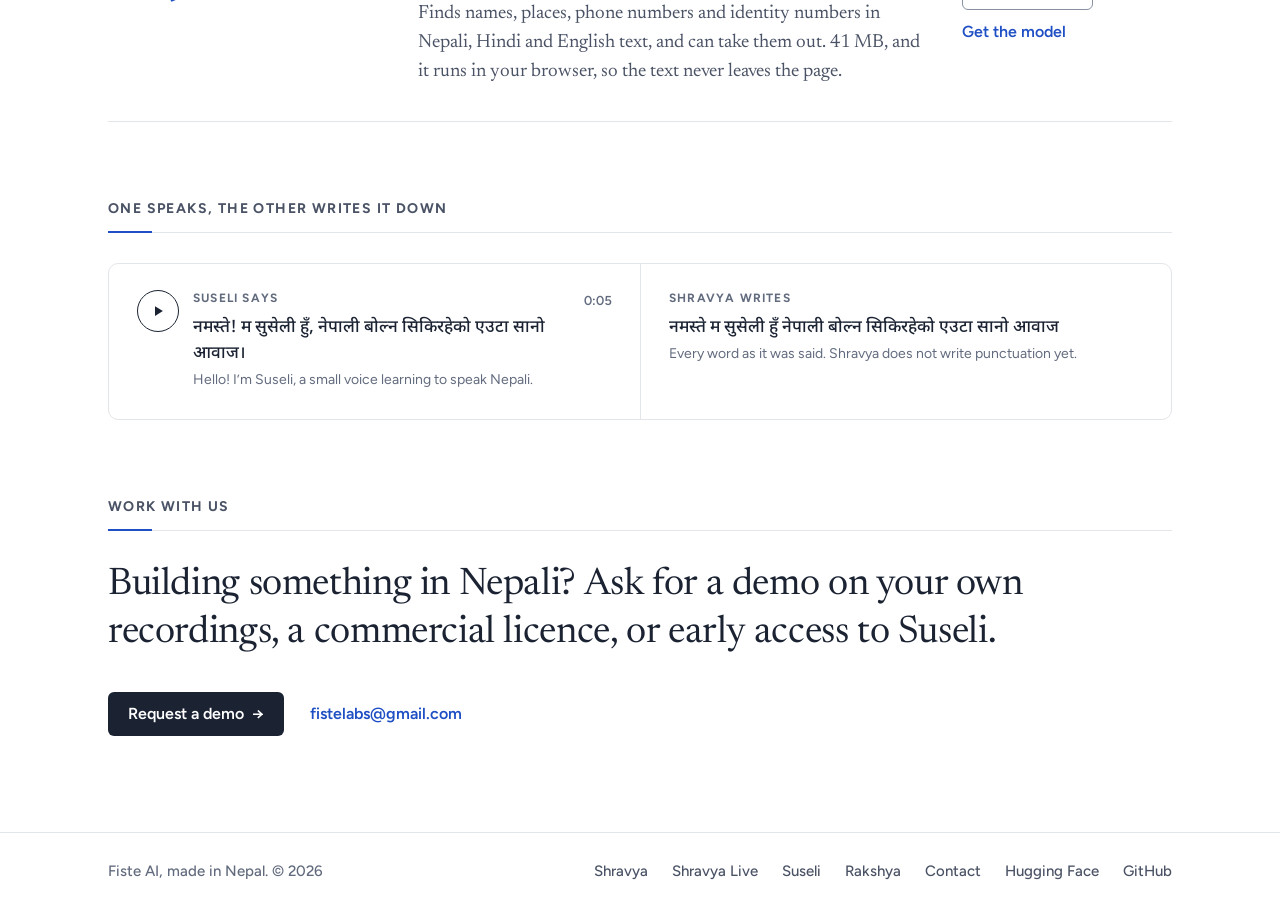
==== commit 240ba0cd: "Rakshya 1.0" ====
--- a/index.html
+++ b/index.html
@@ -85,7 +85,7 @@
           {"@type": "ListItem", "position": 1, "name": "Shravya, Nepali speech recognition", "url": "https://fiste-ai.github.io/shravya/"},
           {"@type": "ListItem", "position": 2, "name": "Shravya Live, Nepali speech recognition while someone speaks", "url": "https://fiste-ai.github.io/shravya/#live"},
           {"@type": "ListItem", "position": 3, "name": "Suseli, Nepali text-to-speech", "url": "https://fiste-ai.github.io/suseli/"},
-          {"@type": "ListItem", "position": 4, "name": "Rakshya, PII detection for Nepali and English", "url": "https://fiste-ai.github.io/rakshya/"}
+          {"@type": "ListItem", "position": 4, "name": "Rakshya, PII detection for Nepali, Hindi and English", "url": "https://fiste-ai.github.io/rakshya/"}
         ]
       },
       {
@@ -183,10 +183,10 @@
           <div>
             <h3>Rakshya</h3>
             <p class="kind">Personal data detection</p>
-            <p class="what">Finds names, places, phone numbers and identity numbers in Nepali and English text, and can take them out. 41 MB, and it runs in your browser, so the text never leaves the page.</p>
-          </div>
-          <div class="meta">
-            <p class="status"><span class="dot" aria-hidden="true"></span>Released, version 0.2</p>
+            <p class="what">Finds names, places, phone numbers and identity numbers in Nepali, Hindi and English text, and can take them out. 41 MB, and it runs in your browser, so the text never leaves the page.</p>
+          </div>
+          <div class="meta">
+            <p class="status"><span class="dot" aria-hidden="true"></span>Released, version 1.0</p>
             <a class="btn quiet" href="/rakshya/">Try Rakshya <span aria-hidden="true">&rarr;</span></a>
             <a class="more" href="https://huggingface.co/fiste-ai/rakshya" rel="noopener">Get the model</a>
           </div>
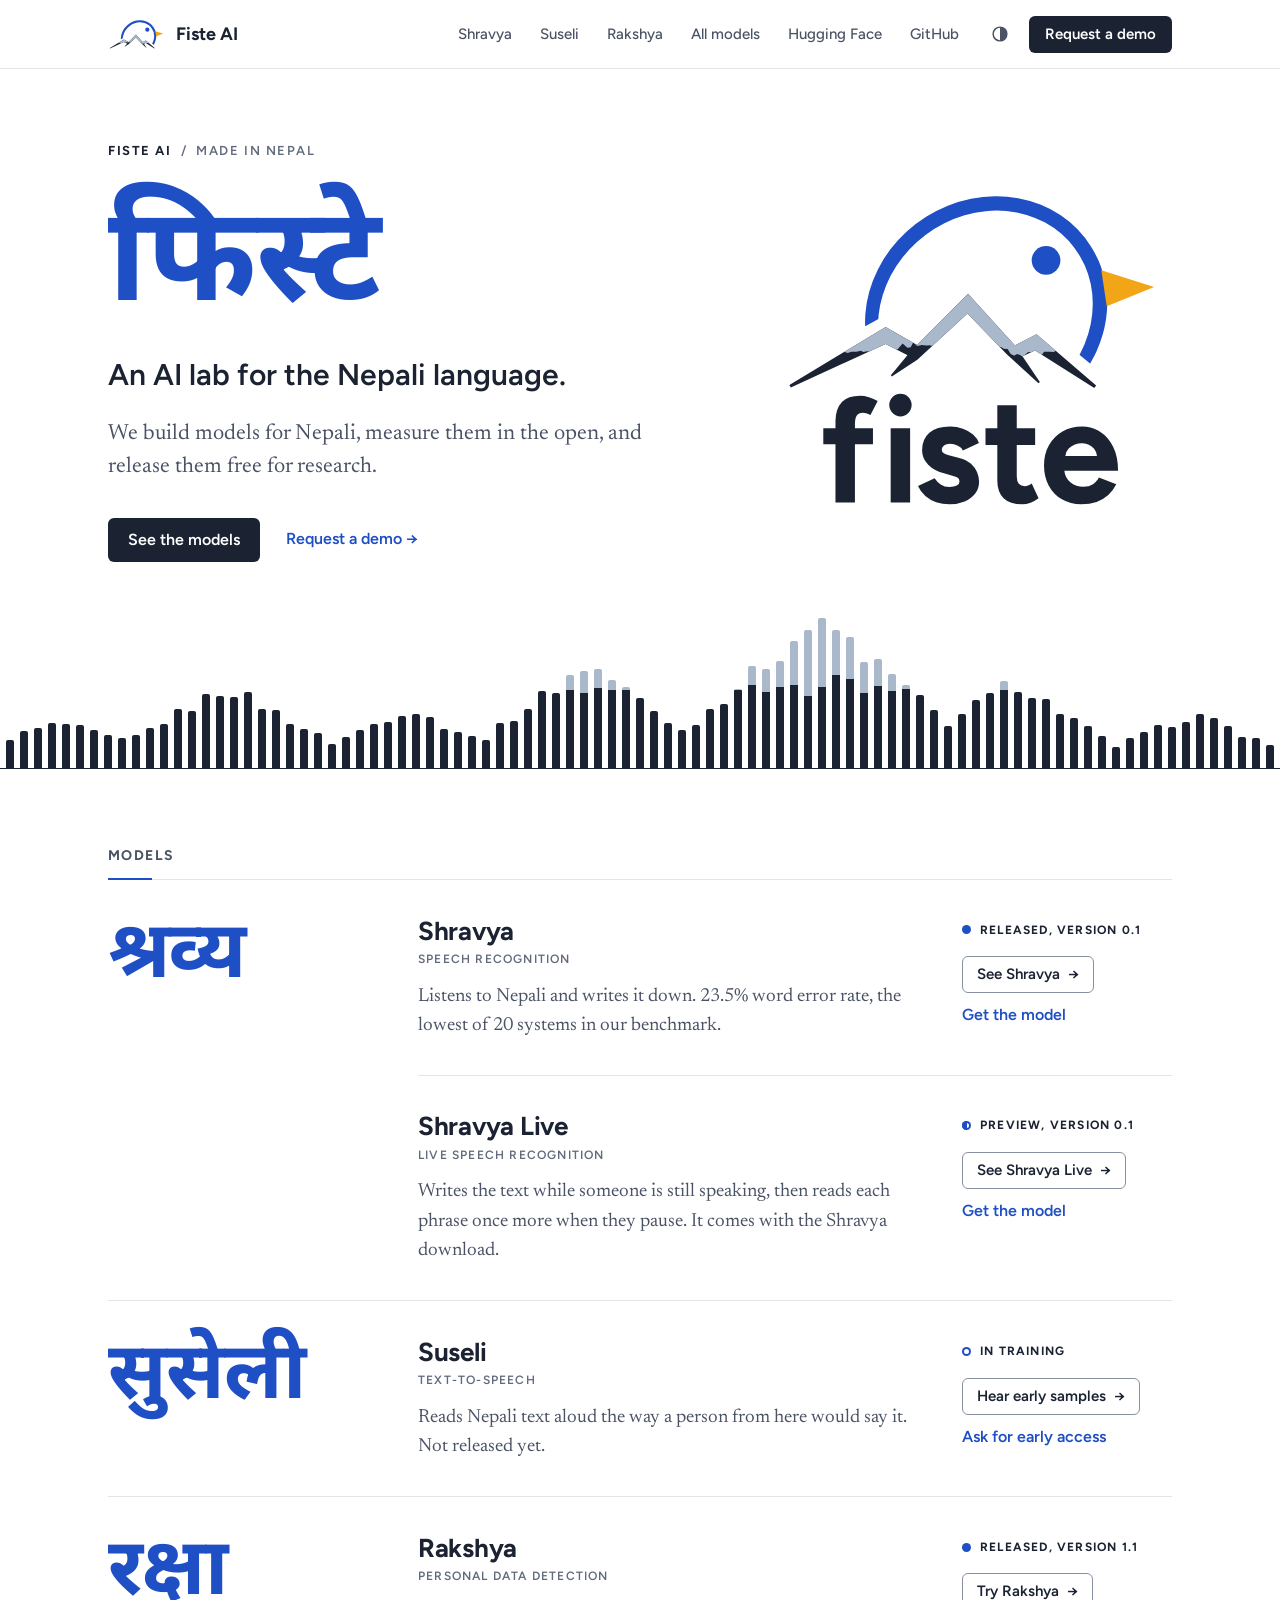
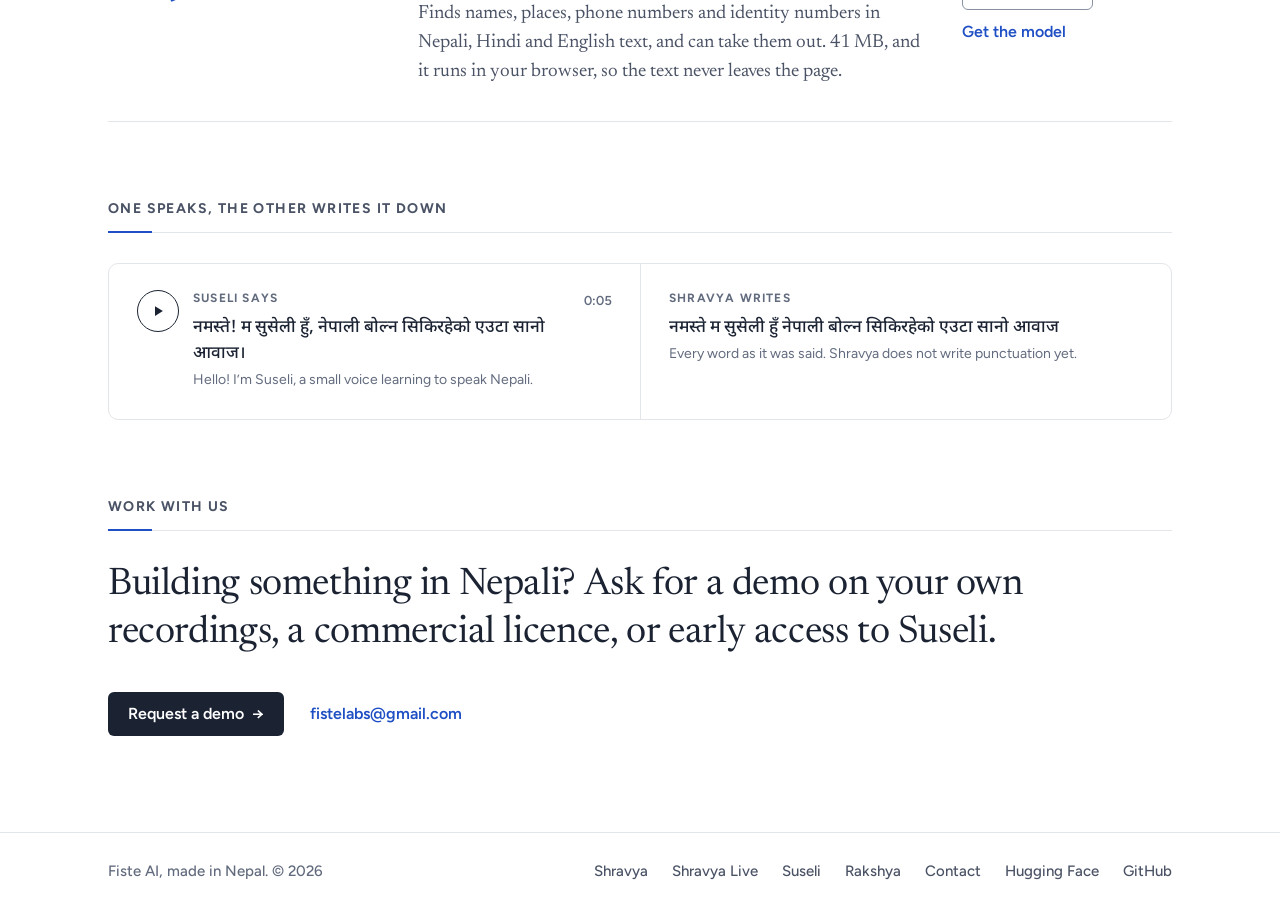
==== commit 6f536915: "Rakshya 1.1" ====
--- a/index.html
+++ b/index.html
@@ -186,7 +186,7 @@
             <p class="what">Finds names, places, phone numbers and identity numbers in Nepali, Hindi and English text, and can take them out. 41 MB, and it runs in your browser, so the text never leaves the page.</p>
           </div>
           <div class="meta">
-            <p class="status"><span class="dot" aria-hidden="true"></span>Released, version 1.0</p>
+            <p class="status"><span class="dot" aria-hidden="true"></span>Released, version 1.1</p>
             <a class="btn quiet" href="/rakshya/">Try Rakshya <span aria-hidden="true">&rarr;</span></a>
             <a class="more" href="https://huggingface.co/fiste-ai/rakshya" rel="noopener">Get the model</a>
           </div>
